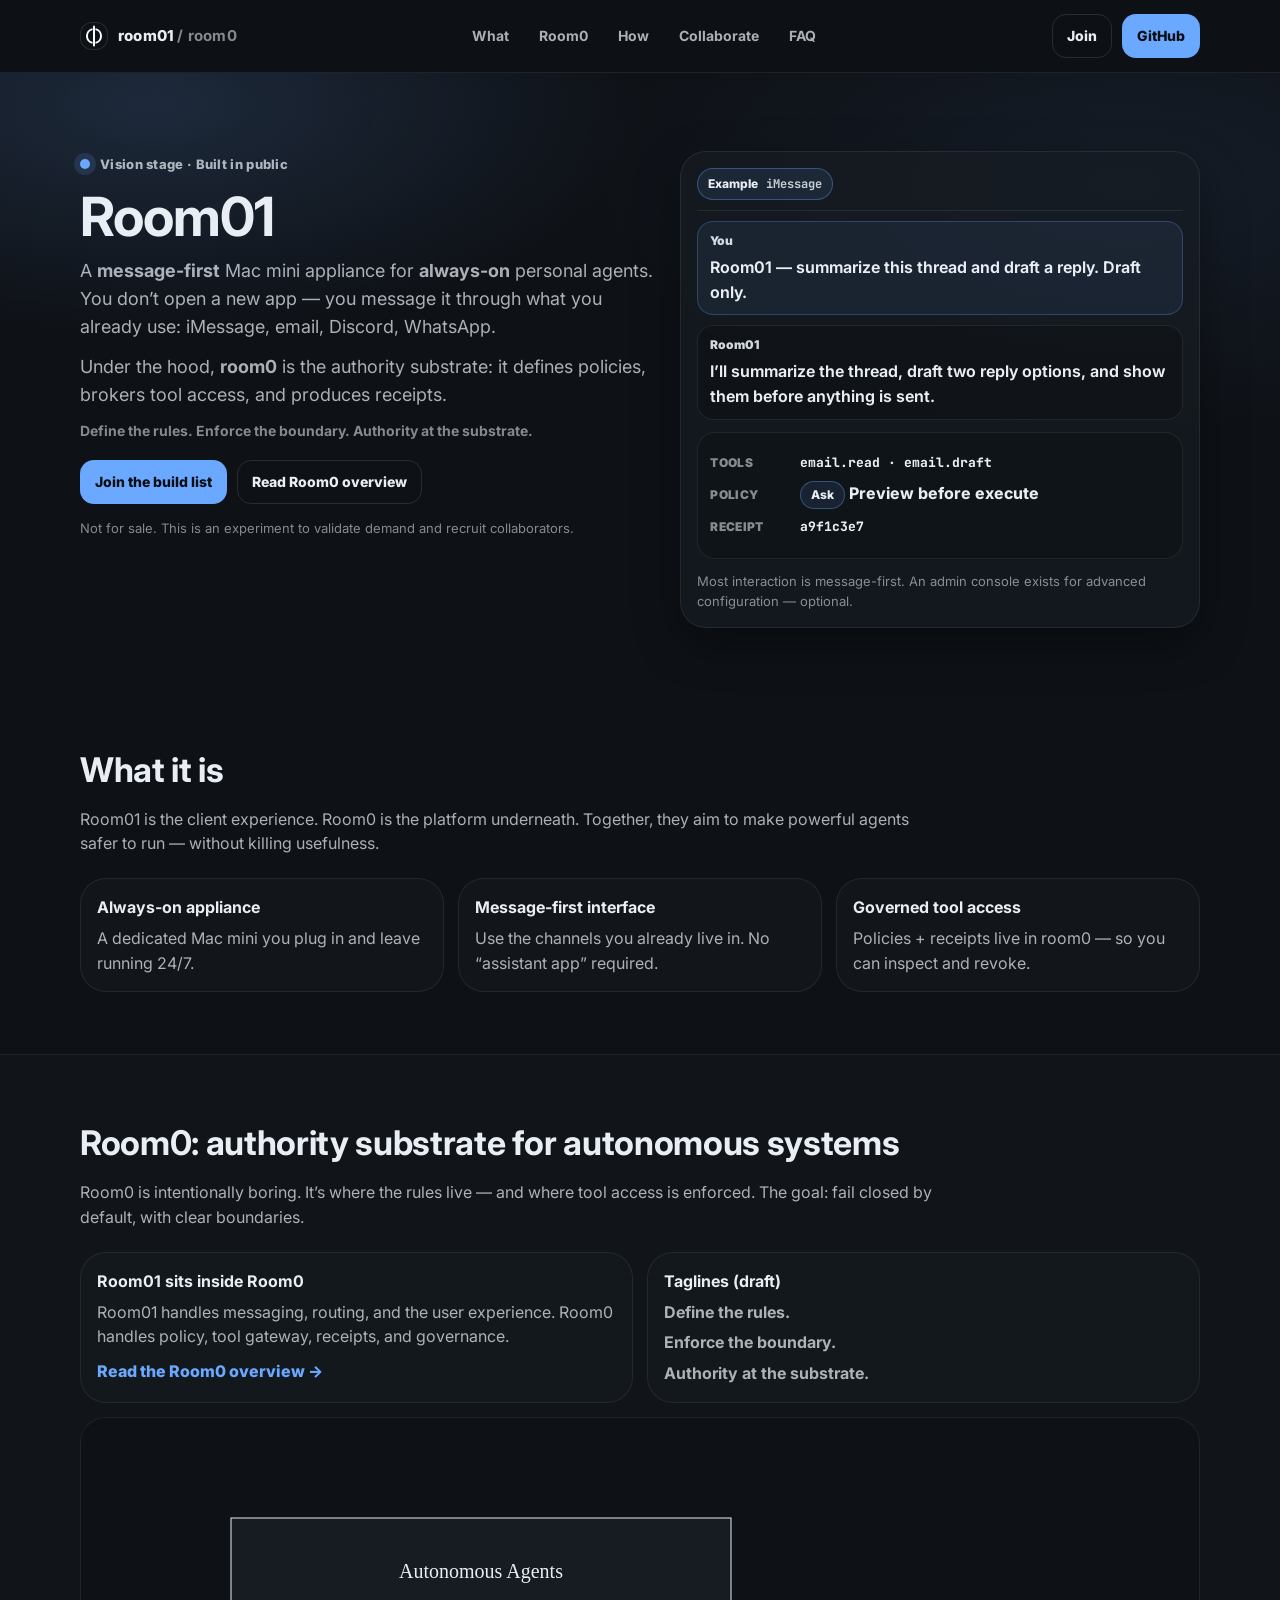
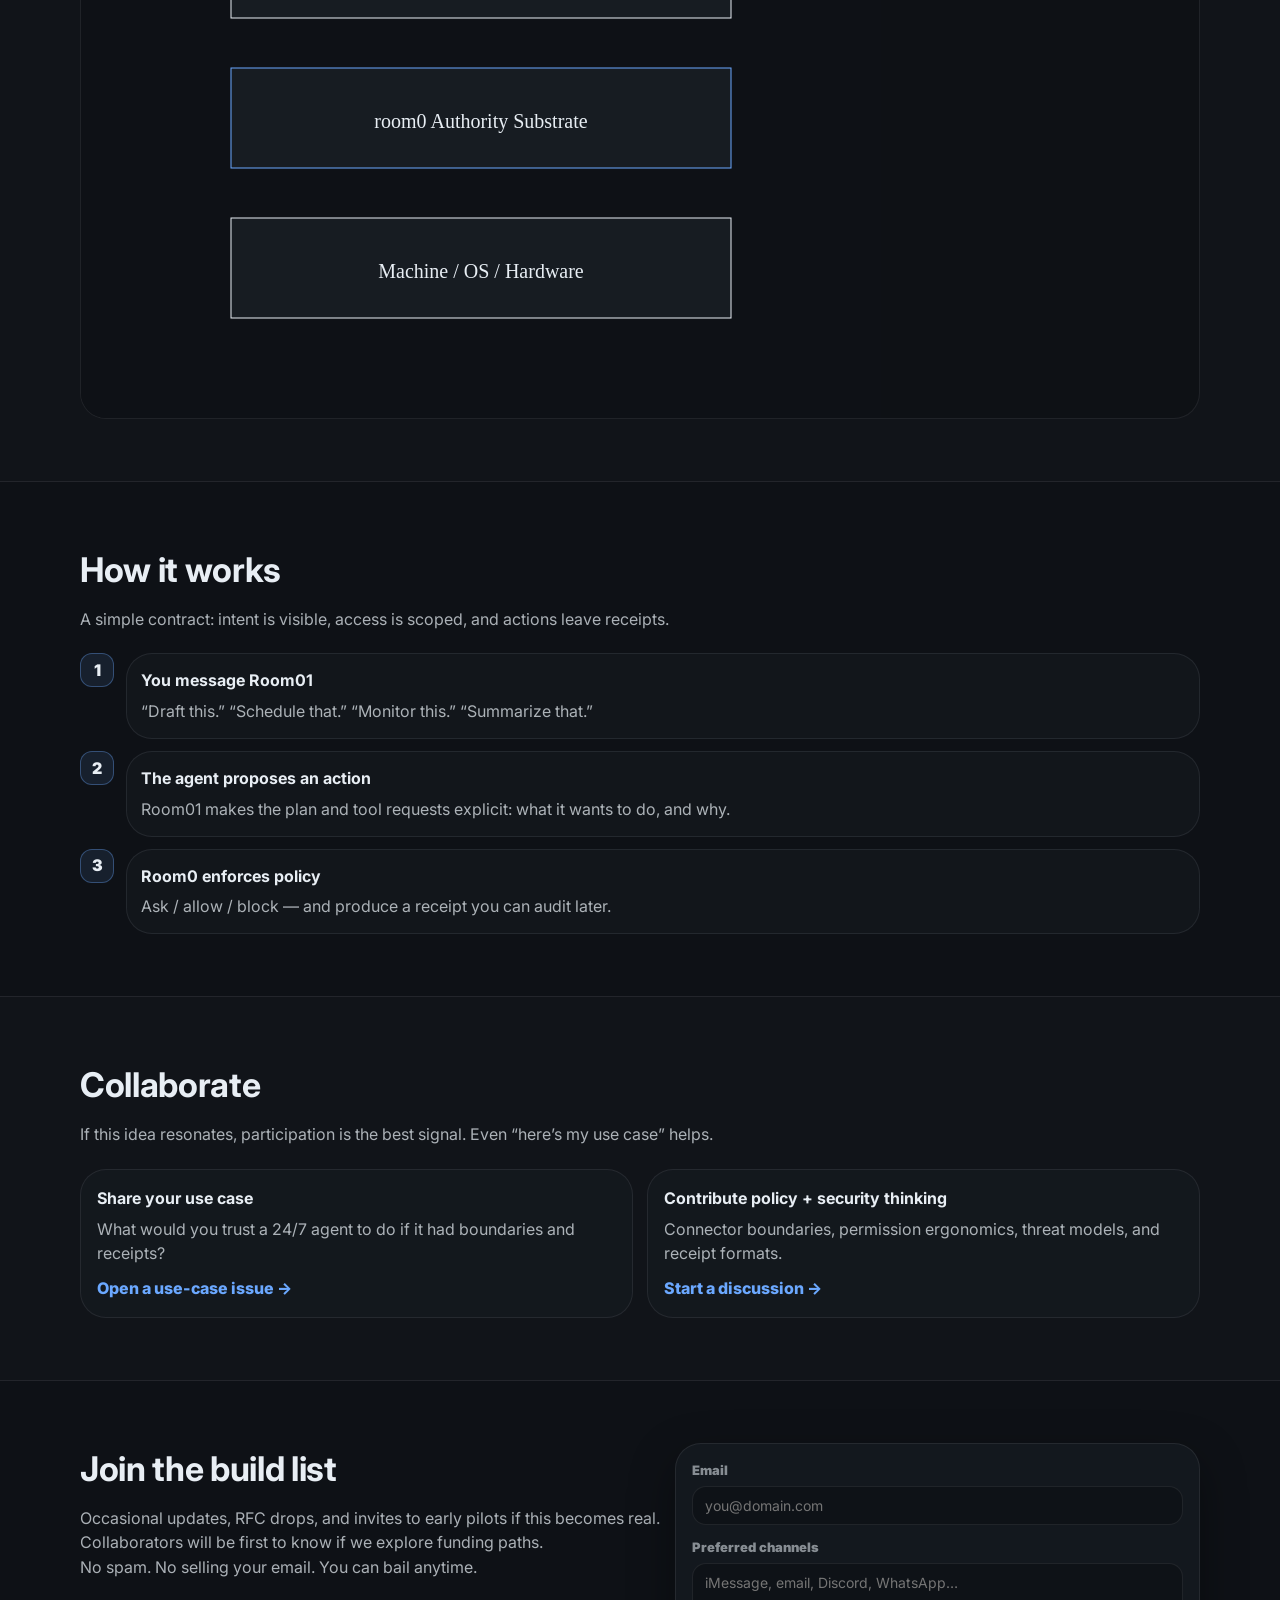
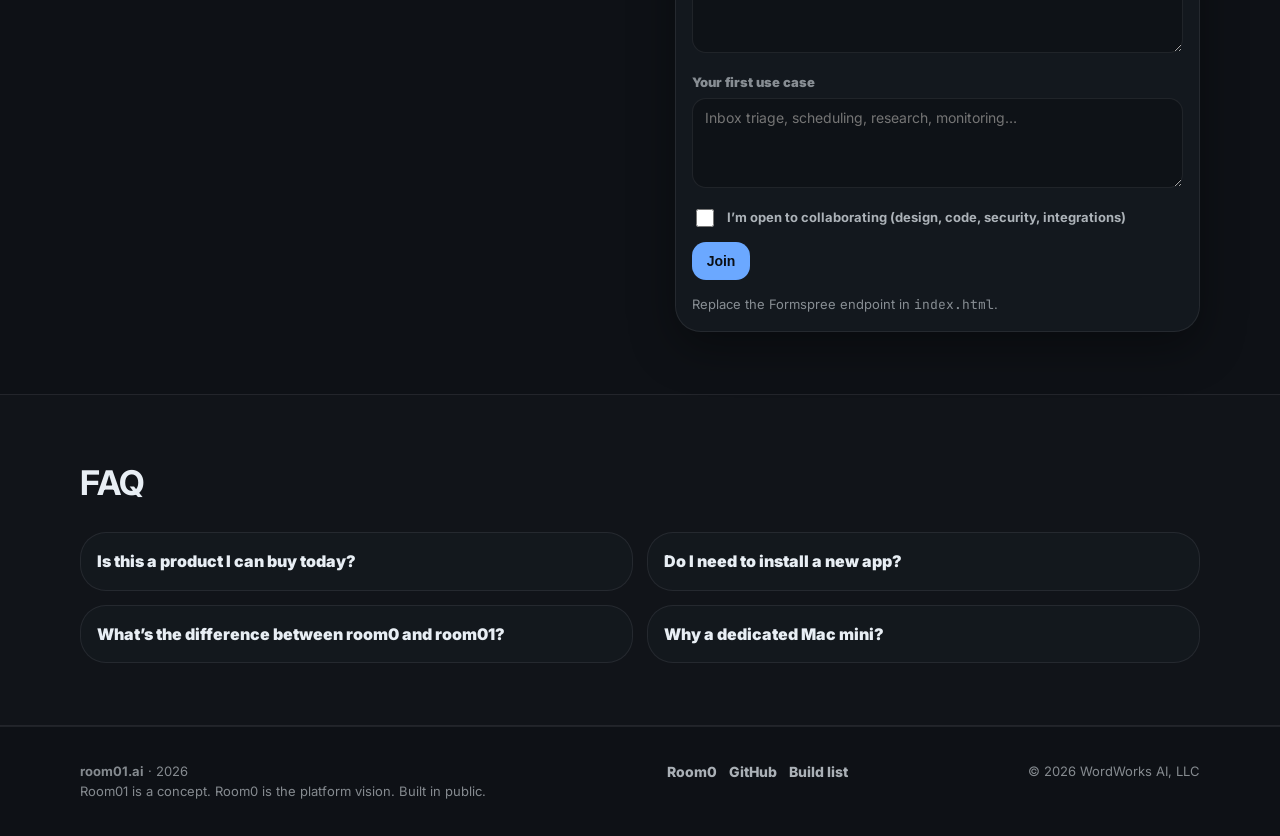
==== index.html @ adc24ec9 "Fix social card metadata and tighten mobile layout" ====
<!doctype html>
<html lang="en">
<head>
  <meta charset="utf-8" />
  <meta name="viewport" content="width=device-width,initial-scale=1" />
  <meta name="theme-color" content="#0E1116" />
  <title>Room01 — always-on agent appliance governed by room0</title>
  <meta name="description" content="Room01 is a message-first Mac mini appliance for always-on personal agents. Room0 is the authority substrate: policy, tool gateway, and receipts. Vision stage — collaborators welcome." />
  <link rel="canonical" href="https://wordworks-ai.github.io/room01-ai-landing-page/" />

  <meta property="og:site_name" content="Room01" />
  <meta property="og:locale" content="en_US" />
  <meta property="og:title" content="Room01 — always-on agent appliance governed by room0" />
  <meta property="og:description" content="Message-first Mac mini appliance for always-on agents. Room0 defines the rules, enforces the boundary, and leaves receipts." />
  <meta property="og:type" content="website" />
  <meta property="og:image" content="https://wordworks-ai.github.io/room01-ai-landing-page/assets/og-20260224.png" />
  <meta property="og:image:secure_url" content="https://wordworks-ai.github.io/room01-ai-landing-page/assets/og-20260224.png" />
  <meta property="og:image:width" content="1200" />
  <meta property="og:image:height" content="630" />
  <meta property="og:image:type" content="image/png" />
  <meta property="og:image:alt" content="Room01 logo and tagline for an always-on, message-first agent appliance governed by room0." />
  <meta property="og:url" content="https://wordworks-ai.github.io/room01-ai-landing-page/" />

  <meta name="twitter:card" content="summary_large_image" />
  <meta name="twitter:title" content="Room01 — always-on agent appliance governed by room0" />
  <meta name="twitter:description" content="Message-first Mac mini appliance for always-on agents. Room0 defines the rules, enforces the boundary, and leaves receipts." />
  <meta name="twitter:image" content="https://wordworks-ai.github.io/room01-ai-landing-page/assets/og-20260224.png" />
  <meta name="twitter:image:alt" content="Room01 logo and tagline for an always-on, message-first agent appliance governed by room0." />

  <link rel="icon" href="assets/favicon.svg" type="image/svg+xml" />

  <link rel="preconnect" href="https://fonts.googleapis.com">
  <link rel="preconnect" href="https://fonts.gstatic.com" crossorigin>
  <link href="https://fonts.googleapis.com/css2?family=Inter:wght@400;600;700;800;900&family=JetBrains+Mono:wght@400;600&display=swap" rel="stylesheet">

  <link rel="stylesheet" href="styles.css" />
</head>

<body>
  <a class="skip" href="#main">Skip to content</a>

  <header class="site-header">
    <div class="container header-inner">
      <a class="brand" href="#">
        <span class="brand-mark" aria-hidden="true">
          <img src="assets/room01-icon-mono-white.svg" alt="" class="brand-mark-img" loading="eager" decoding="async"/></span>
        <span class="brand-name">room01 <span class="muted">/ room0</span></span>
      </a>

      <nav class="nav" aria-label="Primary">
        <button class="nav-toggle" aria-expanded="false" aria-controls="navlinks">
          <span class="sr-only">Open menu</span>
          <span class="burger" aria-hidden="true"></span>
        </button>
        <div id="navlinks" class="nav-links">
          <a href="#what">What</a>
          <a href="#room0">Room0</a>
          <a href="#how">How</a>
          <a href="#collaborate">Collaborate</a>
          <a href="#faq">FAQ</a>
        </div>
      </nav>

      <div class="header-cta">
        <a class="btn btn-ghost" href="#join">Join</a>
        <a class="btn btn-primary" href="https://github.com/wordworks-ai/room01-ai-landing-page" target="_blank" rel="noreferrer">GitHub</a>
      </div>
    </div>
  </header>

  <main id="main">
    <section class="hero">
      <div class="container hero-grid">
        <div>
          <p class="kicker"><span class="dot"></span> Vision stage · Built in public</p>

          <h1>Room01</h1>

          <p class="lead">
            A <b>message-first</b> Mac mini appliance for <b>always-on</b> personal agents.
            You don’t open a new app — you message it through what you already use:
            iMessage, email, Discord, WhatsApp.
          </p>

          <p class="lead">
            Under the hood, <b>room0</b> is the authority substrate:
            it defines policies, brokers tool access, and produces receipts.
          </p>

          <p class="tagline">
            <b>Define the rules.</b> <span style="color: var(--muted2);">Enforce the boundary. Authority at the substrate.</span>
          </p>

          <div class="hero-actions">
            <a class="btn btn-primary" href="#join">Join the build list</a>
            <a class="btn btn-ghost" href="room0/">Read Room0 overview</a>
          </div>

          <p class="fineprint">
            Not for sale. This is an experiment to validate demand and recruit collaborators.
          </p>
        </div>

        <div class="card reveal" role="region" aria-label="Example message-first interaction">
          <div class="card-inner">
            <div class="pill">Example <span class="mono">iMessage</span></div>
            <div class="hr"></div>

            <div class="thread" aria-label="Example conversation">
              <div class="bubble bubble-you">
                <div class="bubble-meta">You</div>
                <div class="bubble-text">Room01 — summarize this thread and draft a reply. Draft only.</div>
              </div>

              <div class="bubble bubble-room">
                <div class="bubble-meta">Room01</div>
                <div class="bubble-text">
                  I’ll summarize the thread, draft two reply options, and show them before anything is sent.
                </div>
              </div>
            </div>

            <div class="mini" aria-label="Policy and receipt">
              <div class="mini-row">
                <div class="mini-label">Tools</div>
                <div class="mini-value mono">email.read · email.draft</div>
              </div>
              <div class="mini-row">
                <div class="mini-label">Policy</div>
                <div class="mini-value"><span class="pill" style="padding:4px 10px;">Ask</span> Preview before execute</div>
              </div>
              <div class="mini-row">
                <div class="mini-label">Receipt</div>
                <div class="mini-value mono">a9f1c3e7</div>
              </div>
            </div>

            <p class="fineprint" style="margin-top:12px;">
              Most interaction is message-first. An admin console exists for advanced configuration — optional.
            </p>
          </div>
        </div>
      </div>
    </section>

    <section id="what" class="section">
      <div class="container">
        <div class="section-head">
          <h2>What it is</h2>
          <p>
            Room01 is the client experience. Room0 is the platform underneath.
            Together, they aim to make powerful agents safer to run — without killing usefulness.
          </p>
        </div>

        <div class="grid">
          <div class="item reveal">
            <h3>Always-on appliance</h3>
            <p>A dedicated Mac mini you plug in and leave running 24/7.</p>
          </div>
          <div class="item reveal">
            <h3>Message-first interface</h3>
            <p>Use the channels you already live in. No “assistant app” required.</p>
          </div>
          <div class="item reveal">
            <h3>Governed tool access</h3>
            <p>Policies + receipts live in room0 — so you can inspect and revoke.</p>
          </div>
        </div>
      </div>
    </section>

    <section id="room0" class="section alt">
      <div class="container">
        <div class="section-head">
          <h2>Room0: authority substrate for autonomous systems</h2>
          <p>
            Room0 is intentionally boring. It’s where the rules live — and where tool access is enforced.
            The goal: fail closed by default, with clear boundaries.
          </p>
        </div>

        <div class="grid-2">
          <div class="item reveal">
            <h3>Room01 sits inside Room0</h3>
            <p>
              Room01 handles messaging, routing, and the user experience.
              Room0 handles policy, tool gateway, receipts, and governance.
            </p>
            <p style="margin-top:10px;">
              <a class="link" href="room0/">Read the Room0 overview →</a>
            </p>
          </div>

          <div class="item reveal">
            <h3>Taglines (draft)</h3>
            <p style="margin:0 0 6px;"><b>Define the rules.</b></p>
            <p style="margin:0 0 6px;"><b>Enforce the boundary.</b></p>
            <p style="margin:0;"><b>Authority at the substrate.</b></p>
          </div>
        </div>

        <div class="diagram reveal" aria-label="Authority substrate diagram">
          <img src="assets/authority_substrate_diagram.svg" alt="Diagram: Autonomous agents above room0 authority substrate above machine / OS / hardware" loading="lazy">
        </div>
      </div>
    </section>

    <section id="how" class="section">
      <div class="container">
        <div class="section-head">
          <h2>How it works</h2>
          <p>
            A simple contract: intent is visible, access is scoped, and actions leave receipts.
          </p>
        </div>

        <div class="steps">
          <div class="step reveal">
            <div class="step-num">1</div>
            <div class="step-body">
              <b>You message Room01</b>
              <p>“Draft this.” “Schedule that.” “Monitor this.” “Summarize that.”</p>
            </div>
          </div>

          <div class="step reveal">
            <div class="step-num">2</div>
            <div class="step-body">
              <b>The agent proposes an action</b>
              <p>Room01 makes the plan and tool requests explicit: what it wants to do, and why.</p>
            </div>
          </div>

          <div class="step reveal">
            <div class="step-num">3</div>
            <div class="step-body">
              <b>Room0 enforces policy</b>
              <p>Ask / allow / block — and produce a receipt you can audit later.</p>
            </div>
          </div>
        </div>
      </div>
    </section>

    <section id="collaborate" class="section alt">
      <div class="container">
        <div class="section-head">
          <h2>Collaborate</h2>
          <p>
            If this idea resonates, participation is the best signal. Even “here’s my use case” helps.
          </p>
        </div>

        <div class="grid-2">
          <div class="item reveal">
            <h3>Share your use case</h3>
            <p>What would you trust a 24/7 agent to do if it had boundaries and receipts?</p>
            <p style="margin-top:10px;">
              <a class="link" href="https://github.com/wordworks-ai/room01-ai-landing-page/issues/new" target="_blank" rel="noreferrer">Open a use-case issue →</a>
            </p>
          </div>

          <div class="item reveal">
            <h3>Contribute policy + security thinking</h3>
            <p>Connector boundaries, permission ergonomics, threat models, and receipt formats.</p>
            <p style="margin-top:10px;">
              <a class="link" href="https://github.com/wordworks-ai/room01-ai-landing-page/discussions" target="_blank" rel="noreferrer">Start a discussion →</a>
            </p>
          </div>
        </div>
      </div>
    </section>

    <section id="join" class="section">
      <div class="container">
        <div class="join">
          <div class="section-head" style="margin-bottom:0;">
            <h2>Join the build list</h2>
            <p>
              Occasional updates, RFC drops, and invites to early pilots if this becomes real.
              Collaborators will be first to know if we explore funding paths.
            </p>
            <p class="fineprint">No spam. No selling your email. You can bail anytime.</p>
          </div>

          <form class="card form reveal" method="post" action="https://formspree.io/f/REPLACE_ME">
            <label>
              <span>Email</span>
              <input name="email" type="email" autocomplete="email" placeholder="you@domain.com" required />
            </label>

            <label>
              <span>Preferred channels</span>
              <textarea name="channels" placeholder="iMessage, email, Discord, WhatsApp…"></textarea>
            </label>

            <label>
              <span>Your first use case</span>
              <textarea name="use_case" placeholder="Inbox triage, scheduling, research, monitoring…"></textarea>
            </label>

            <label class="checkbox">
              <input name="collab" type="checkbox" value="yes">
              <span>I’m open to collaborating (design, code, security, integrations)</span>
            </label>

            <button class="btn btn-primary" type="submit">Join</button>
            <p class="fineprint">Replace the Formspree endpoint in <span class="mono">index.html</span>.</p>
          </form>
        </div>
      </div>
    </section>

    <section id="faq" class="section alt">
      <div class="container">
        <div class="section-head">
          <h2>FAQ</h2>
        </div>

        <div class="grid-2">
          <div class="item reveal">
            <details>
              <summary>Is this a product I can buy today?</summary>
              <p>No — this is a vision-stage experiment. If it becomes real, early collaborators and build-list folks will hear first.</p>
            </details>
          </div>

          <div class="item reveal">
            <details>
              <summary>Do I need to install a new app?</summary>
              <p>The intention is no. Room01 is message-first. An admin console exists for advanced configuration — optional.</p>
            </details>
          </div>

          <div class="item reveal">
            <details>
              <summary>What’s the difference between room0 and room01?</summary>
              <p><b>room0</b> is the governance kernel (policy, tool gateway, receipts). <b>room01</b> is the client experience running on top.</p>
            </details>
          </div>

          <div class="item reveal">
            <details>
              <summary>Why a dedicated Mac mini?</summary>
              <p>A stable always-on runtime, a predictable environment, and a smaller blast radius than your daily computer.</p>
            </details>
          </div>
        </div>
      </div>
    </section>

  </main>

  <footer class="site-footer">
    <div class="container footer-inner">
      <div class="footer-note">
        <b>room01.ai</b> · <span class="js-year"></span><br/>
        Room01 is a concept. Room0 is the platform vision. Built in public.
      </div>

      <div class="footer-links">
        <a href="room0/">Room0</a>
        <a href="https://github.com/wordworks-ai/room01-ai-landing-page" target="_blank" rel="noreferrer">GitHub</a>
        <a href="#join">Build list</a>
      </div>

      <div class="copyright">
        © <span class="js-year"></span> WordWorks AI, LLC
      </div>

</div>
  </footer>

  <script src="script.js"></script>
</body>
</html>
---- styles.css ----
/* Room01 / Room0 landing page (final)
   Principles: silence over noise, geometry over illustration, space over decoration.
*/

:root{
  --bg: #0E1116;
  --surface: #171C22;
  --surface2: rgba(23, 28, 34, .6);
  --text: #E8EEF4;
  --muted: rgba(232,238,244,.72);
  --muted2: rgba(232,238,244,.55);
  --border: rgba(232,238,244,.12);
  --border2: rgba(232,238,244,.08);
  --accent: #6BA8FF;
  --accentSoft: rgba(107,168,255,.18);
  --shadow: 0 18px 55px rgba(0,0,0,.45);
  --radius: 18px;
  --radius2: 26px;
  --max: 1120px;
  --ring: 0 0 0 3px rgba(107,168,255,.22);
  --font: "Inter", ui-sans-serif, system-ui, -apple-system, Segoe UI, Roboto, Helvetica, Arial, "Apple Color Emoji","Segoe UI Emoji";
  --mono: "JetBrains Mono", ui-monospace, SFMono-Regular, Menlo, Monaco, Consolas, "Liberation Mono", "Courier New", monospace;
}

*{ box-sizing:border-box; }
html{ scroll-behavior:smooth; }
body{
  margin:0;
  font-family: var(--font);
  color: var(--text);
  background: var(--bg);
  line-height:1.55;
}

img{ max-width:100%; display:block; }
a{ color: inherit; }
.container{ width:min(var(--max), calc(100% - 40px)); margin:0 auto; }

.skip{
  position:absolute; left:-999px; top:auto;
  width:1px; height:1px; overflow:hidden;
}
.skip:focus{
  left:20px; top:16px; width:auto; height:auto;
  padding:10px 12px;
  background: var(--surface);
  border: 1px solid var(--border);
  border-radius: 12px;
  z-index: 9999;
  box-shadow: var(--shadow);
}


/* A11y */
.sr-only{
  position:absolute;
  width:1px;
  height:1px;
  padding:0;
  margin:-1px;
  overflow:hidden;
  clip:rect(0,0,0,0);
  border:0;
}

/* Header */
.site-header{
  position: sticky;
  top: 0;
  z-index: 30;
  backdrop-filter: blur(10px);
  background: rgba(14,17,22,.72);
  border-bottom: 1px solid var(--border2);
}
.header-inner{
  display:flex;
  align-items:center;
  justify-content:space-between;
  gap:16px;
  padding: 14px 0;
}

.brand{
  display:flex;
  align-items:center;
  gap:10px;
  text-decoration:none;
  font-weight: 800;
  letter-spacing:.2px;
}
.brand-mark{
  width: 28px; height: 28px;
  border-radius: 12px;
  border: 1px solid var(--border);
  background: var(--bg);
  display:grid; place-items:center;
}

.brand-mark-img{
  width: 22px;
  height: 22px;
  display:block;
}
.brand-mark svg{ width: 22px; height: 22px; }
.brand-name{ font-size: 15px; }
.brand-name .muted{ color: var(--muted2); font-weight: 700; }

.nav{
  display:flex;
  align-items:center;
  gap:10px;
}
.nav-toggle{
  display:none;
  background: transparent;
  color: var(--text);
  border: 1px solid var(--border);
  border-radius: 12px;
  width: 44px;
  height: 42px;
}
.burger{
  display:block;
  width:18px;
  height:2px;
  background: var(--text);
  margin: 0 auto;
  position:relative;
  border-radius: 99px;
  opacity: .9;
}
.burger::before,.burger::after{
  content:"";
  position:absolute; left:0;
  width:18px; height:2px;
  background: var(--text);
  border-radius: 99px;
}
.burger::before{ top:-6px; }
.burger::after{ top:6px; }

.nav-links{
  display:flex;
  align-items:center;
  gap: 10px;
}
.nav-links a{
  text-decoration:none;
  color: var(--muted);
  font-weight: 700;
  font-size: 14px;
  padding: 8px 10px;
  border-radius: 12px;
}
.nav-links a:hover{ color: var(--text); background: rgba(255,255,255,.03); }

.header-cta{
  display:flex;
  gap: 10px;
  align-items:center;
}

/* Buttons */
.btn{
  display:inline-flex;
  align-items:center;
  justify-content:center;
  gap:8px;
  padding: 10px 14px;
  border-radius: 14px;
  border: 1px solid var(--border);
  background: rgba(255,255,255,.02);
  color: var(--text);
  font-weight: 800;
  font-size: 14px;
  text-decoration:none;
}
.btn:hover{ transform: translateY(-1px); }
.btn:active{ transform: translateY(0px); }
.btn:focus-visible{ outline:none; box-shadow: var(--ring); }

.btn-primary{
  background: var(--accent);
  border-color: rgba(107,168,255,.55);
  color: #0B0F14;
}
.btn-ghost{
  background: transparent;
  border-color: var(--border);
  color: var(--text);
}
.btn-small{
  padding: 8px 10px;
  border-radius: 12px;
  font-size: 13px;
}

/* Hero */
.hero{
  position: relative;
  padding: 78px 0 54px;
}
.hero::before{
  content:"";
  position:absolute;
  inset:0;
  background:
    radial-gradient(900px 420px at 12% 5%, rgba(107,168,255,.16), transparent 55%),
    radial-gradient(900px 420px at 88% 18%, rgba(107,168,255,.08), transparent 60%);
  pointer-events:none;
}
.hero-grid{
  position: relative;
  display:grid;
  grid-template-columns: 1.05fr .95fr;
  gap: 26px;
  align-items:start;
}
.kicker{
  display:inline-flex;
  align-items:center;
  gap:10px;
  color: var(--muted);
  font-weight: 800;
  font-size: 13px;
  letter-spacing:.3px;
  margin: 0 0 14px;
}
.kicker .dot{
  width:10px; height:10px;
  border-radius: 99px;
  background: var(--accent);
  box-shadow: 0 0 0 6px rgba(107,168,255,.14);
}
h1{
  font-size: clamp(34px, 4.3vw, 54px);
  line-height:1.06;
  margin: 0 0 12px;
  letter-spacing: -0.02em;
}
.lead{
  margin: 0 0 12px;
  color: var(--muted);
  font-size: 18px;
}
.tagline{
  margin: 10px 0 0;
  color: var(--muted2);
  font-weight: 700;
  font-size: 14px;
}
.hero-actions{
  display:flex;
  gap: 10px;
  flex-wrap: wrap;
  margin-top: 18px;
}
.fineprint{
  margin: 14px 0 0;
  color: var(--muted2);
  font-size: 13px;
}

/* Cards */
.card{
  background: rgba(23, 28, 34, .72);
  border: 1px solid var(--border2);
  border-radius: var(--radius2);
  box-shadow: 0 16px 45px rgba(0,0,0,.35);
}
.card-inner{ padding: 16px; }

.hr{
  height:1px;
  background: var(--border2);
  margin: 10px 0;
}

.pill{
  display:inline-flex;
  align-items:center;
  gap:8px;
  padding: 6px 10px;
  border-radius: 999px;
  border: 1px solid rgba(107,168,255,.35);
  background: rgba(107,168,255,.10);
  color: var(--text);
  font-weight: 800;
  font-size: 12px;
}
.pill .mono{ font-family: var(--mono); font-weight: 700; font-size: 12px; color: rgba(232,238,244,.85); }

.thread{ display:flex; flex-direction:column; gap:10px; }
.bubble{
  border-radius: 16px;
  padding: 10px 12px;
  border: 1px solid var(--border2);
  background: rgba(0,0,0,.18);
}
.bubble-you{ align-self:flex-end; border-color: rgba(107,168,255,.26); background: rgba(107,168,255,.08); }
.bubble-room{ align-self:flex-start; }
.bubble-meta{
  font-size: 12px;
  font-weight: 900;
  color: rgba(232,238,244,.9);
  margin-bottom: 4px;
}
.bubble-text{ font-weight: 650; color: var(--text); }

.mini{
  margin-top: 12px;
  padding: 12px;
  border-radius: 18px;
  border: 1px solid var(--border2);
  background: rgba(0,0,0,.16);
}
.mini-row{
  display:flex;
  gap: 12px;
  align-items:baseline;
  margin: 8px 0;
}
.mini-label{
  width: 78px;
  font-size: 12px;
  font-weight: 900;
  letter-spacing:.3px;
  text-transform: uppercase;
  color: var(--muted2);
}
.mini-value{
  font-weight: 750;
  color: var(--text);
}
.mono{ font-family: var(--mono); font-size: 13px; }

/* Sections */
.section{ padding: 62px 0; }
.section.alt{
  background: rgba(255,255,255,.01);
  border-top: 1px solid var(--border2);
  border-bottom: 1px solid var(--border2);
}
.section-head{
  max-width: 860px;
  margin-bottom: 22px;
}
.section-head h2{
  margin: 0 0 10px;
  font-size: clamp(24px, 2.8vw, 34px);
  letter-spacing: -0.01em;
}
.section-head p{ margin:0; color: var(--muted); font-size: 16px; }

.grid{
  display:grid;
  grid-template-columns: repeat(3, 1fr);
  gap: 14px;
}
.grid-2{
  display:grid;
  grid-template-columns: repeat(2, 1fr);
  gap: 14px;
}

.item{
  padding: 16px;
  border-radius: var(--radius2);
  border: 1px solid var(--border2);
  background: rgba(23, 28, 34, .55);
}
.item h3{ margin: 0 0 6px; font-size: 16px; }
.item p{ margin: 0; color: var(--muted); }

.steps{
  display:grid;
  grid-template-columns: 1fr;
  gap: 12px;
}
.step{
  display:flex;
  gap: 12px;
  align-items:flex-start;
}
.step-num{
  width: 34px; height: 34px;
  border-radius: 12px;
  border: 1px solid rgba(107,168,255,.35);
  background: rgba(107,168,255,.10);
  color: var(--text);
  display:grid;
  place-items:center;
  font-weight: 900;
}
.step-body{
  flex:1;
  padding: 14px;
  border-radius: var(--radius2);
  border: 1px solid var(--border2);
  background: rgba(23, 28, 34, .55);
}
.step-body b{ color: var(--text); }
.step-body p{ margin: 6px 0 0; color: var(--muted); }

.diagram{
  margin-top: 14px;
  border-radius: var(--radius2);
  overflow:hidden;
  border: 1px solid var(--border2);
  background: rgba(0,0,0,.12);
}

.link{
  color: var(--accent);
  text-decoration:none;
  font-weight: 800;
}
.link:hover{ text-decoration: underline; }

/* Join */
.join{
  display:grid;
  grid-template-columns: 1.05fr .95fr;
  gap: 14px;
  align-items:stretch;
}
.form{
  padding: 16px;
}
label{ display:block; margin-bottom: 12px; }
label span{
  display:block;
  font-weight: 900;
  font-size: 13px;
  color: var(--muted2);
  margin-bottom: 6px;
}
input, textarea{
  width: 100%;
  padding: 10px 12px;
  border-radius: 14px;
  border: 1px solid var(--border2);
  background: rgba(0,0,0,.22);
  color: var(--text);
  font-family: var(--font);
  font-size: 14px;
}
textarea{ resize: vertical; min-height: 90px; }
input:focus, textarea:focus{ outline:none; box-shadow: var(--ring); border-color: rgba(107,168,255,.45); }
.checkbox{
  display:flex;
  gap: 10px;
  align-items:flex-start;
  margin: 8px 0 12px;
}
.checkbox input{
  width:18px; height:18px; margin-top: 2px;
}
.checkbox span{
  margin:0; font-weight: 700; color: var(--muted);
}

/* FAQ */
details{ padding: 0; }
details summary{
  cursor:pointer;
  list-style:none;
  font-weight: 900;
}
details summary::-webkit-details-marker{ display:none; }
details p{ margin-top: 10px; color: var(--muted); }

/* Footer */
.site-footer{
  padding: 34px 0;
  border-top: 1px solid var(--border2);
}
.footer-inner{
  display:flex;
  gap: 16px;
  justify-content: space-between;
  align-items:flex-start;
  flex-wrap: wrap;
}
.footer-links{
  display:flex;
  gap: 12px;
  align-items:center;
}
.footer-links a{
  text-decoration:none;
  color: var(--muted);
  font-weight: 800;
  font-size: 14px;
}
.footer-links a:hover{ color: var(--text); }
.footer-note{ color: var(--muted2); font-size: 13px; }
/* Reveal */
.reveal{
  opacity: 0;
  transform: translateY(10px);
  transition: opacity .55s ease, transform .55s ease;
}
.reveal.visible{
  opacity: 1;
  transform: translateY(0);
}

@media (max-width: 980px){
  .hero-grid{ grid-template-columns: 1fr; }
  .join{ grid-template-columns: 1fr; }
  .grid{ grid-template-columns: 1fr; }
  .grid-2{ grid-template-columns: 1fr; }
}

@media (max-width: 840px){
  .nav-toggle{ display:inline-flex; align-items:center; justify-content:center; }
  .nav-links{
    position:absolute;
    right:20px;
    top:64px;
    background: rgba(14,17,22,.92);
    border: 1px solid var(--border2);
    border-radius: 16px;
    padding:10px;
    display:none;
    flex-direction:column;
    min-width: 210px;
    box-shadow: var(--shadow);
  }
  .nav-links.open{ display:flex; }
  .header-cta{ display:none; }
}

@media (max-width: 640px){
  .container{ width:min(var(--max), calc(100% - 28px)); }
  .header-inner{ padding: 12px 0; }
  .brand-name{ font-size: 14px; }

  .hero{ padding: 58px 0 42px; }
  .lead{ font-size: 16px; }
  .section{ padding: 48px 0; }
  .section-head p{ font-size: 15px; }

  .card-inner{ padding: 14px; }
  .mini{ padding: 10px; }
  .mini-row{
    flex-direction: column;
    align-items: flex-start;
    gap: 4px;
    margin: 10px 0;
  }
  .mini-label{ width: auto; }

  .hero-actions .btn{ width: 100%; }

  .nav-links{
    right: 14px;
    max-width: calc(100vw - 28px);
  }

  .footer-links{ flex-wrap: wrap; }
  .copyright{ text-align: left; }
}

@media (prefers-reduced-motion: reduce){
  html{ scroll-behavior:auto; }
  .reveal{ opacity:1; transform:none; transition:none; }
  .btn:hover{ transform:none; }
}

.copyright{ color: var(--muted2); font-size: 13px; text-align:right; }
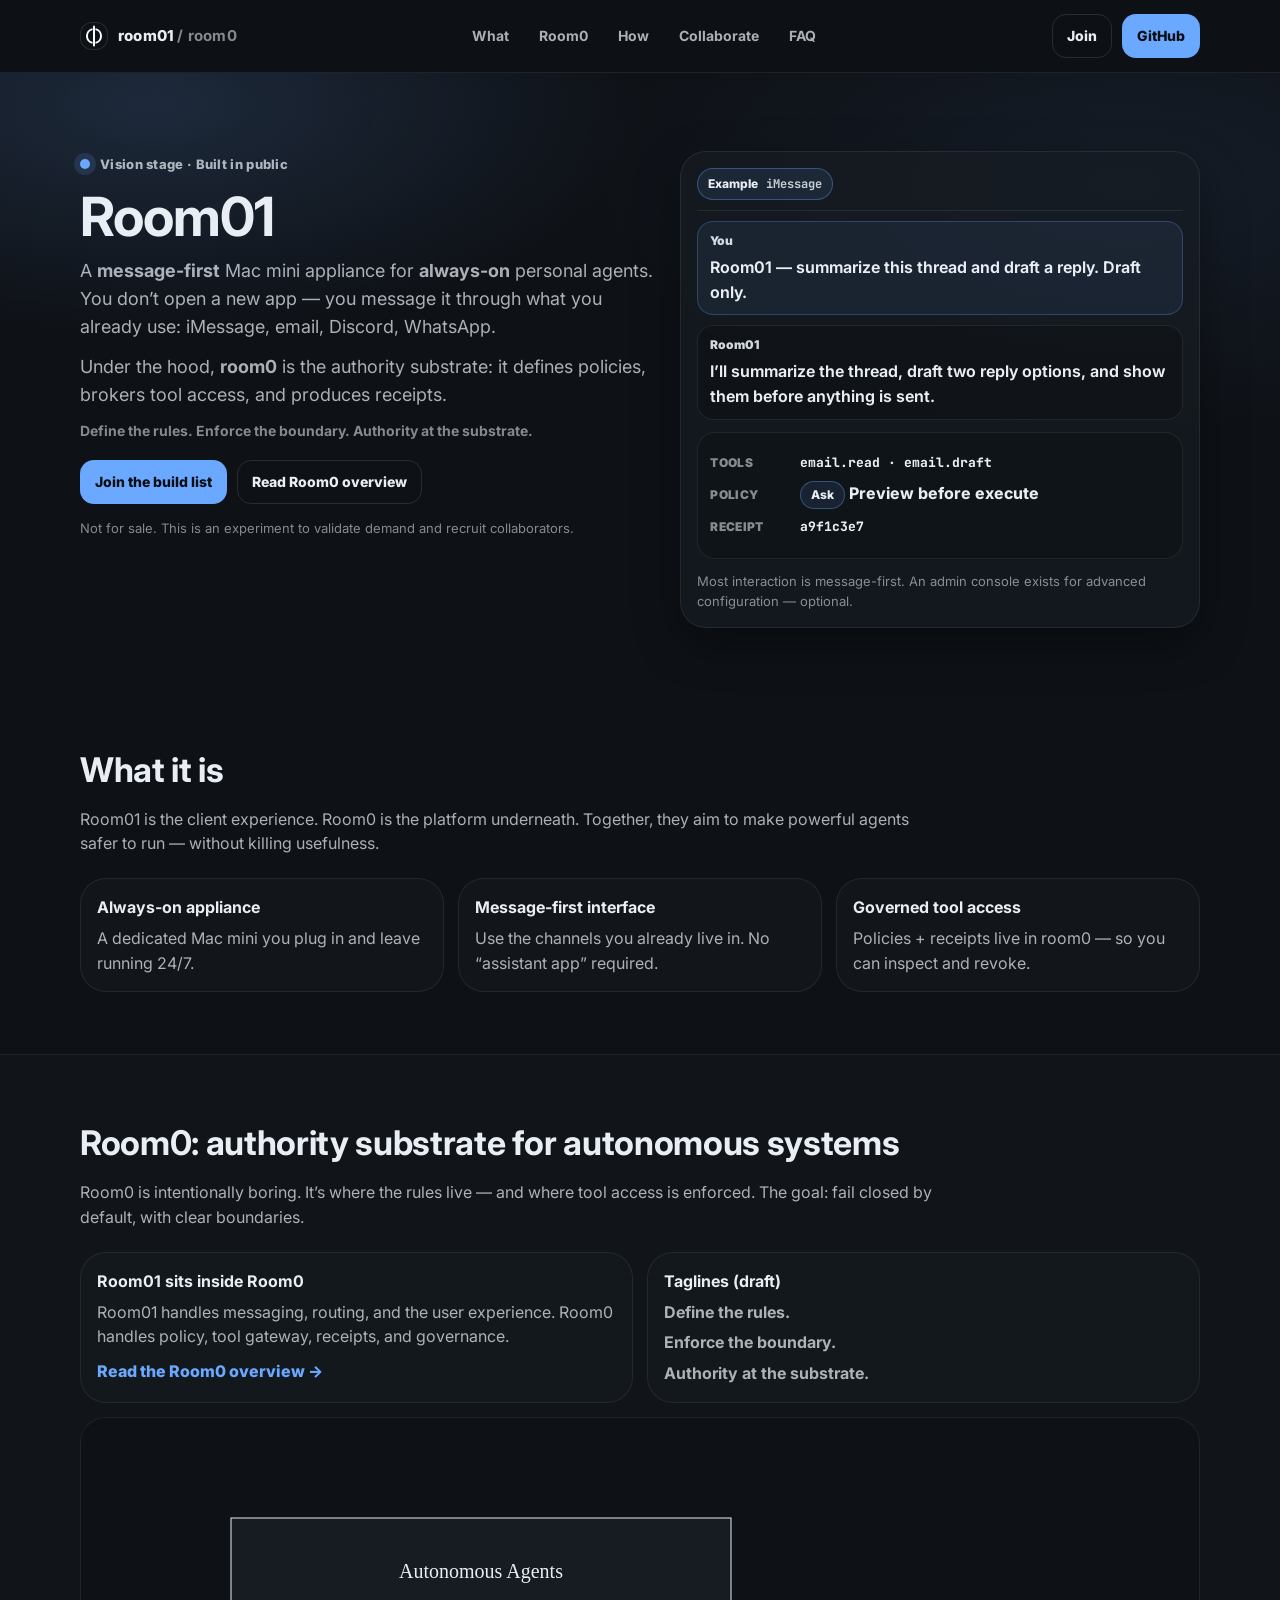
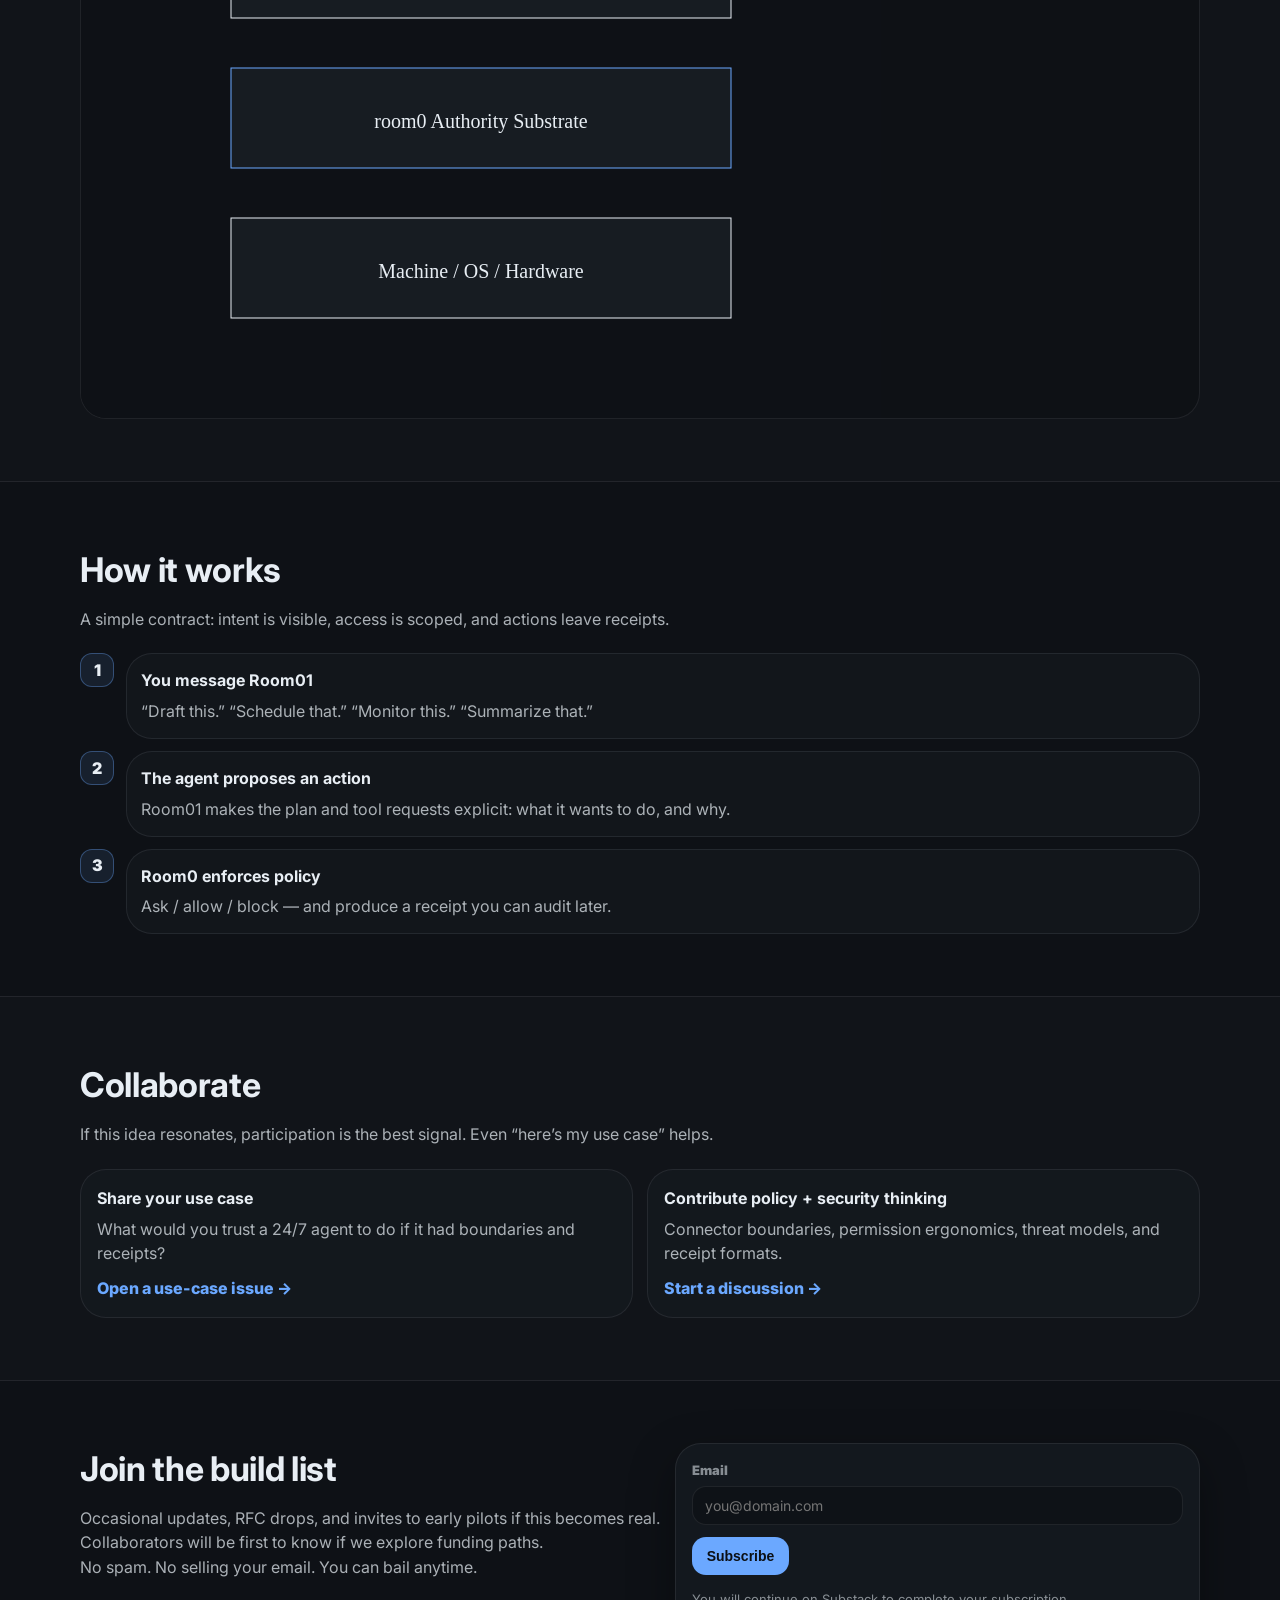
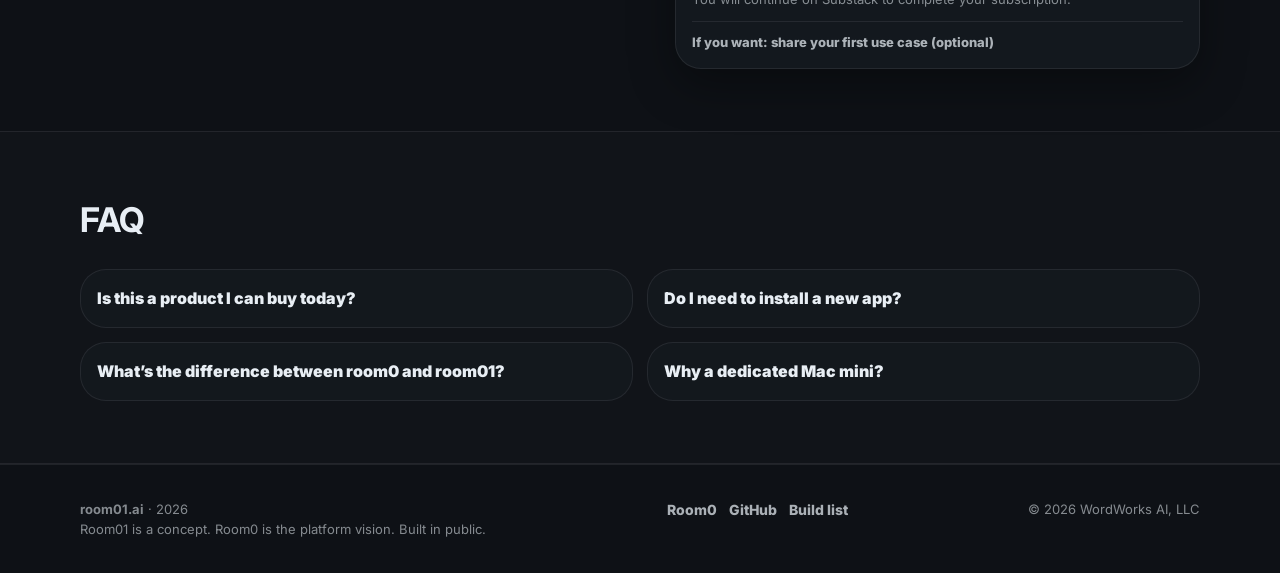
==== commit 693cb993: "Wire signup to Substack and add optional use-case links" ====
--- a/index.html
+++ b/index.html
@@ -284,29 +284,42 @@
             <p class="fineprint">No spam. No selling your email. You can bail anytime.</p>
           </div>
 
-          <form class="card form reveal" method="post" action="https://formspree.io/f/REPLACE_ME">
+          <form
+            class="card form reveal"
+            method="post"
+            action="https://room01.substack.com/api/v1/free?nojs=true"
+            target="_blank"
+          >
+            <input type="hidden" name="source" value="external_landing_page" />
             <label>
               <span>Email</span>
               <input name="email" type="email" autocomplete="email" placeholder="you@domain.com" required />
             </label>
 
-            <label>
-              <span>Preferred channels</span>
-              <textarea name="channels" placeholder="iMessage, email, Discord, WhatsApp…"></textarea>
-            </label>
-
-            <label>
-              <span>Your first use case</span>
-              <textarea name="use_case" placeholder="Inbox triage, scheduling, research, monitoring…"></textarea>
-            </label>
-
-            <label class="checkbox">
-              <input name="collab" type="checkbox" value="yes">
-              <span>I’m open to collaborating (design, code, security, integrations)</span>
-            </label>
-
-            <button class="btn btn-primary" type="submit">Join</button>
-            <p class="fineprint">Replace the Formspree endpoint in <span class="mono">index.html</span>.</p>
+            <button class="btn btn-primary" type="submit">Subscribe</button>
+            <p class="fineprint">You will continue on Substack to complete your subscription.</p>
+            <details class="optional-note">
+              <summary>If you want: share your first use case (optional)</summary>
+              <p class="fineprint">Not required for signup.</p>
+              <p class="optional-note-links">
+                <a
+                  class="link"
+                  href="https://github.com/wordworks-ai/room01-ai-landing-page/issues/new"
+                  target="_blank"
+                  rel="noreferrer"
+                >
+                  Open a use-case issue →
+                </a>
+                <a
+                  class="link"
+                  href="https://github.com/wordworks-ai/room01-ai-landing-page/discussions"
+                  target="_blank"
+                  rel="noreferrer"
+                >
+                  Start a discussion →
+                </a>
+              </p>
+            </details>
           </form>
         </div>
       </div>
--- a/styles.css
+++ b/styles.css
@@ -459,6 +459,23 @@
 .checkbox span{
   margin:0; font-weight: 700; color: var(--muted);
 }
+.optional-note{
+  margin-top: 12px;
+  padding-top: 10px;
+  border-top: 1px solid var(--border2);
+}
+.optional-note summary{
+  color: var(--muted);
+  font-size: 13px;
+  font-weight: 800;
+}
+.optional-note[open] summary{ color: var(--text); }
+.optional-note-links{
+  margin: 8px 0 0;
+  display:flex;
+  flex-direction: column;
+  gap: 6px;
+}
 
 /* FAQ */
 details{ padding: 0; }
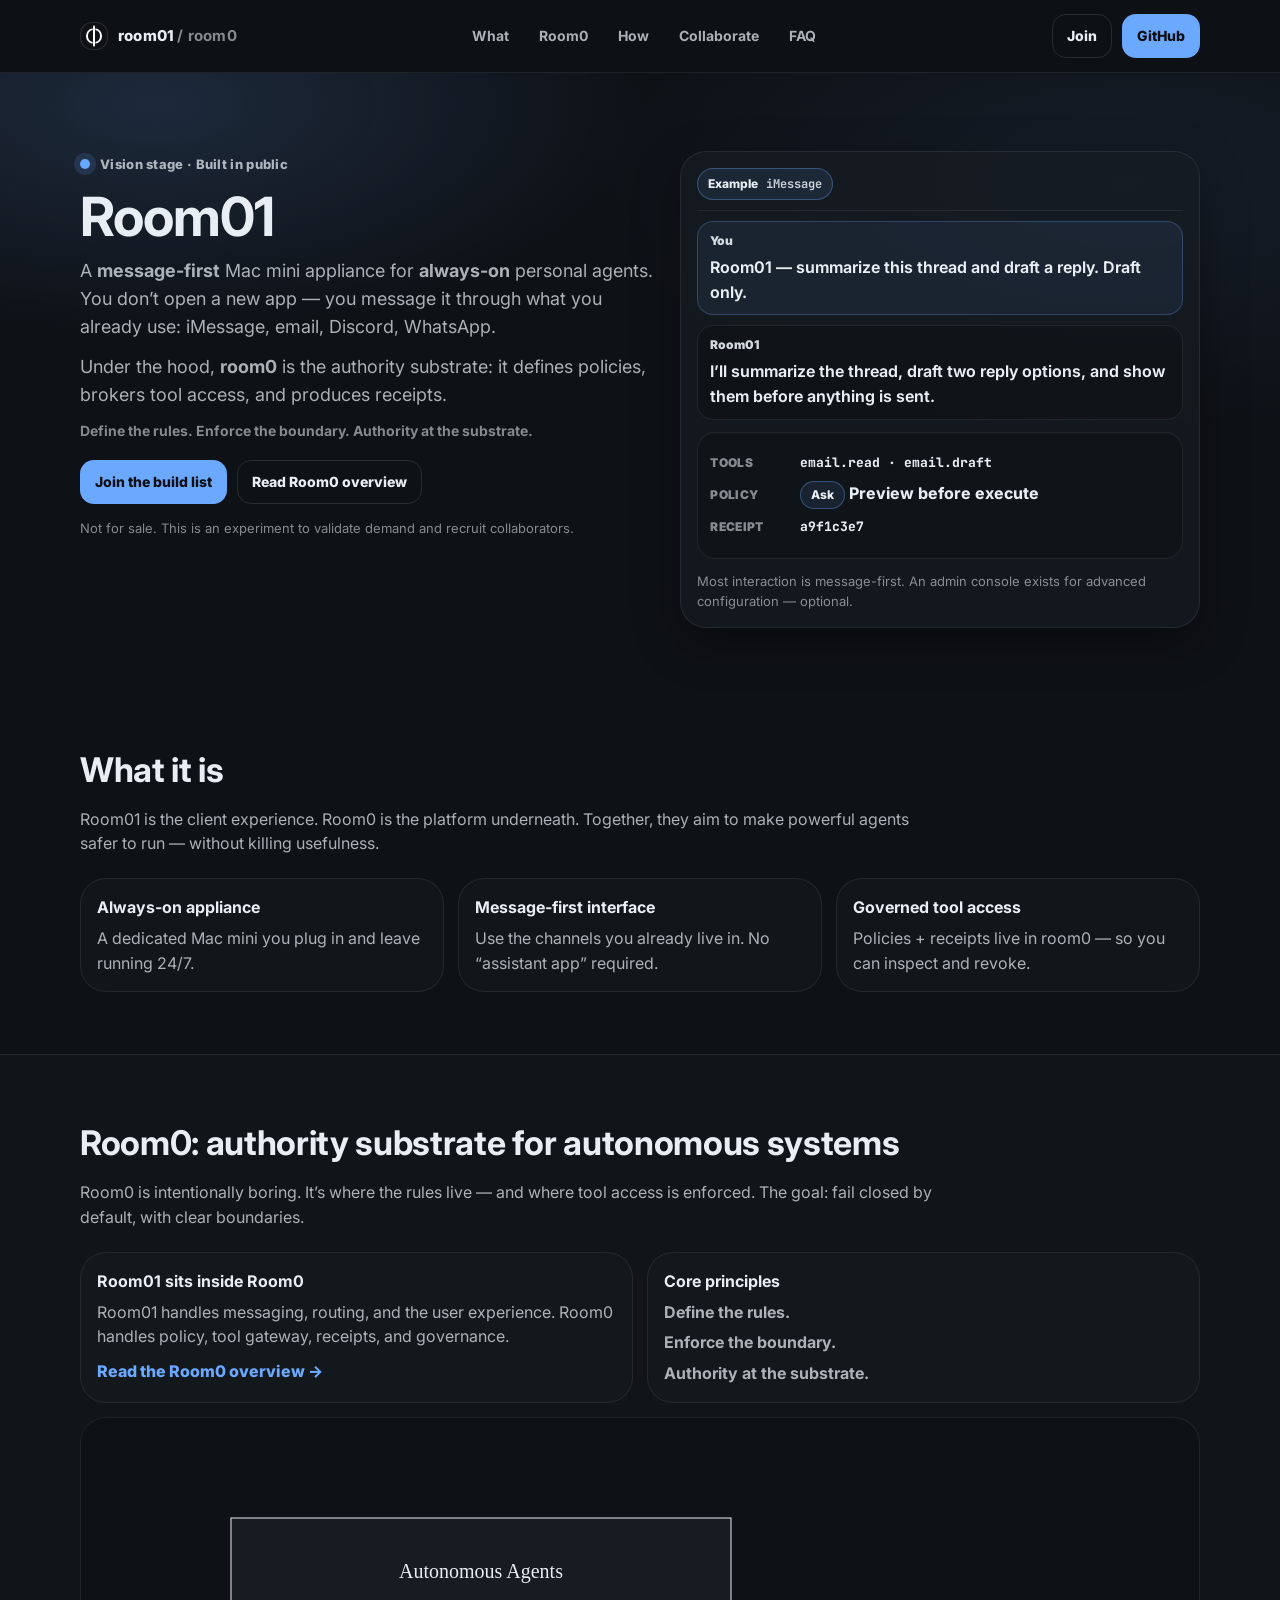
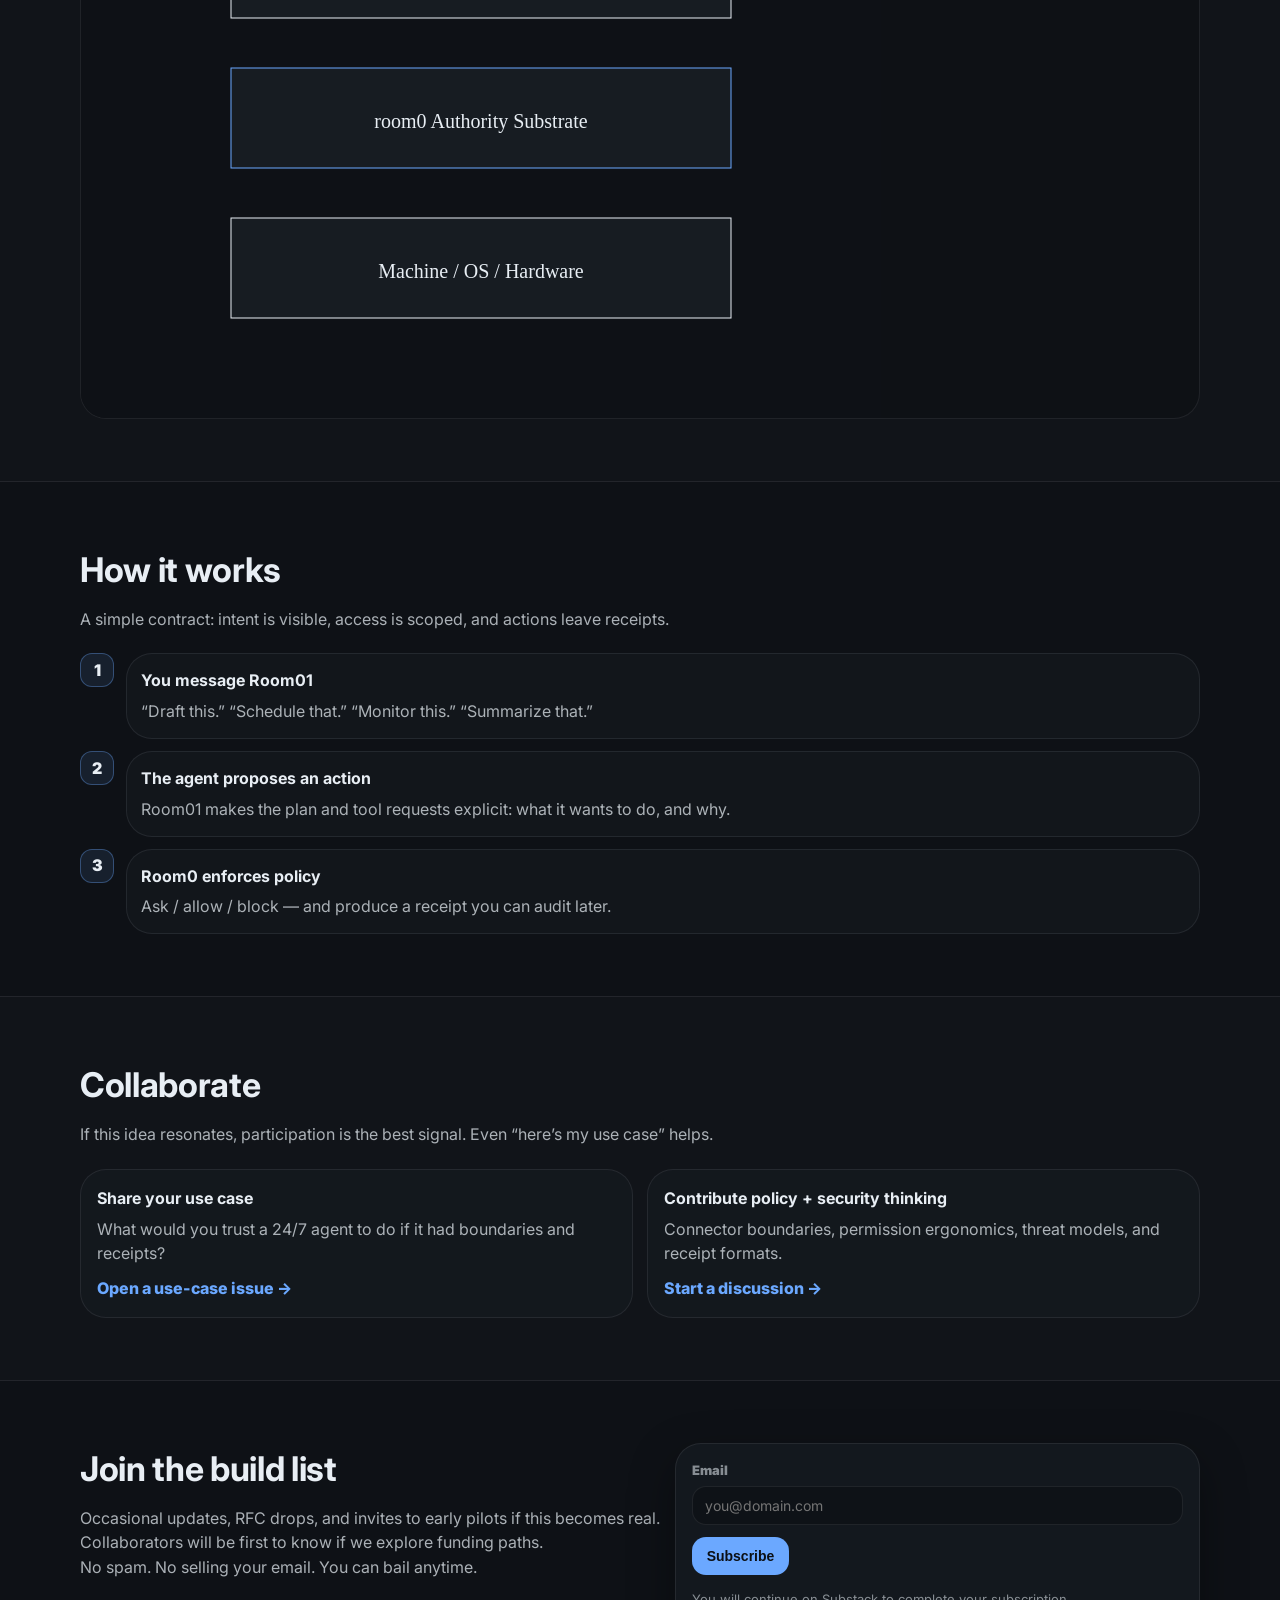
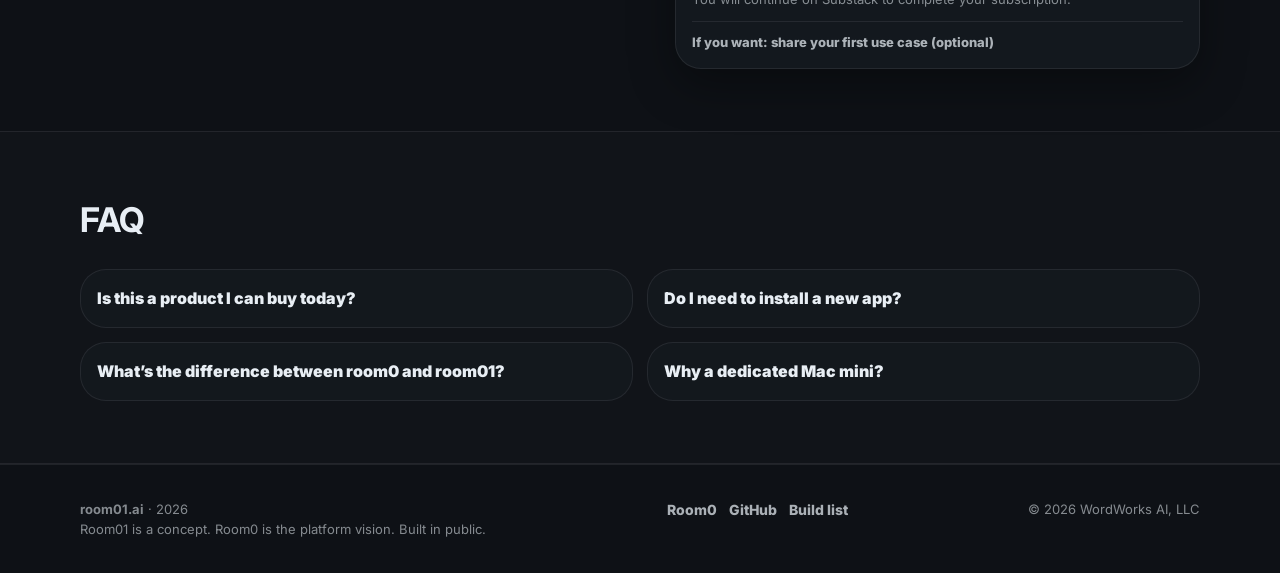
==== commit 01e979d1: "Replace placeholder tagline heading copy" ====
--- a/index.html
+++ b/index.html
@@ -193,7 +193,7 @@
           </div>
 
           <div class="item reveal">
-            <h3>Taglines (draft)</h3>
+            <h3>Core principles</h3>
             <p style="margin:0 0 6px;"><b>Define the rules.</b></p>
             <p style="margin:0 0 6px;"><b>Enforce the boundary.</b></p>
             <p style="margin:0;"><b>Authority at the substrate.</b></p>
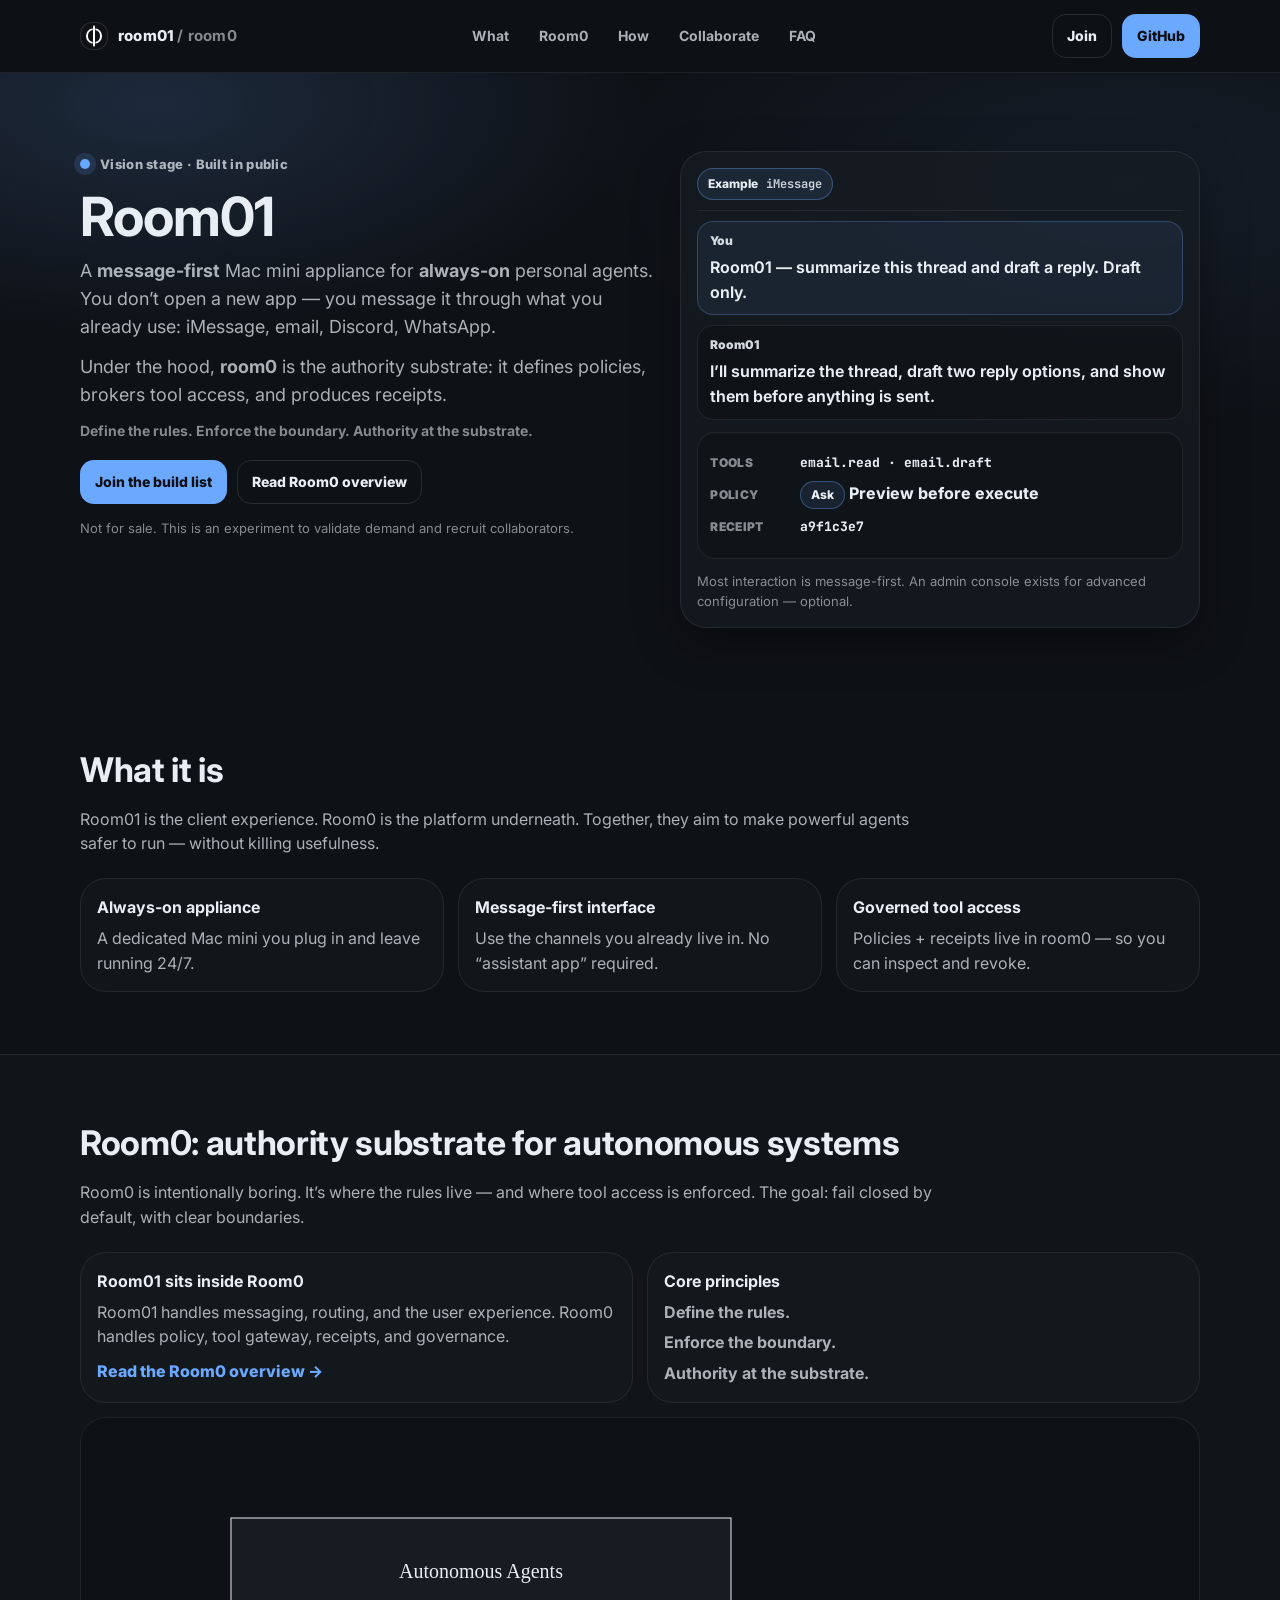
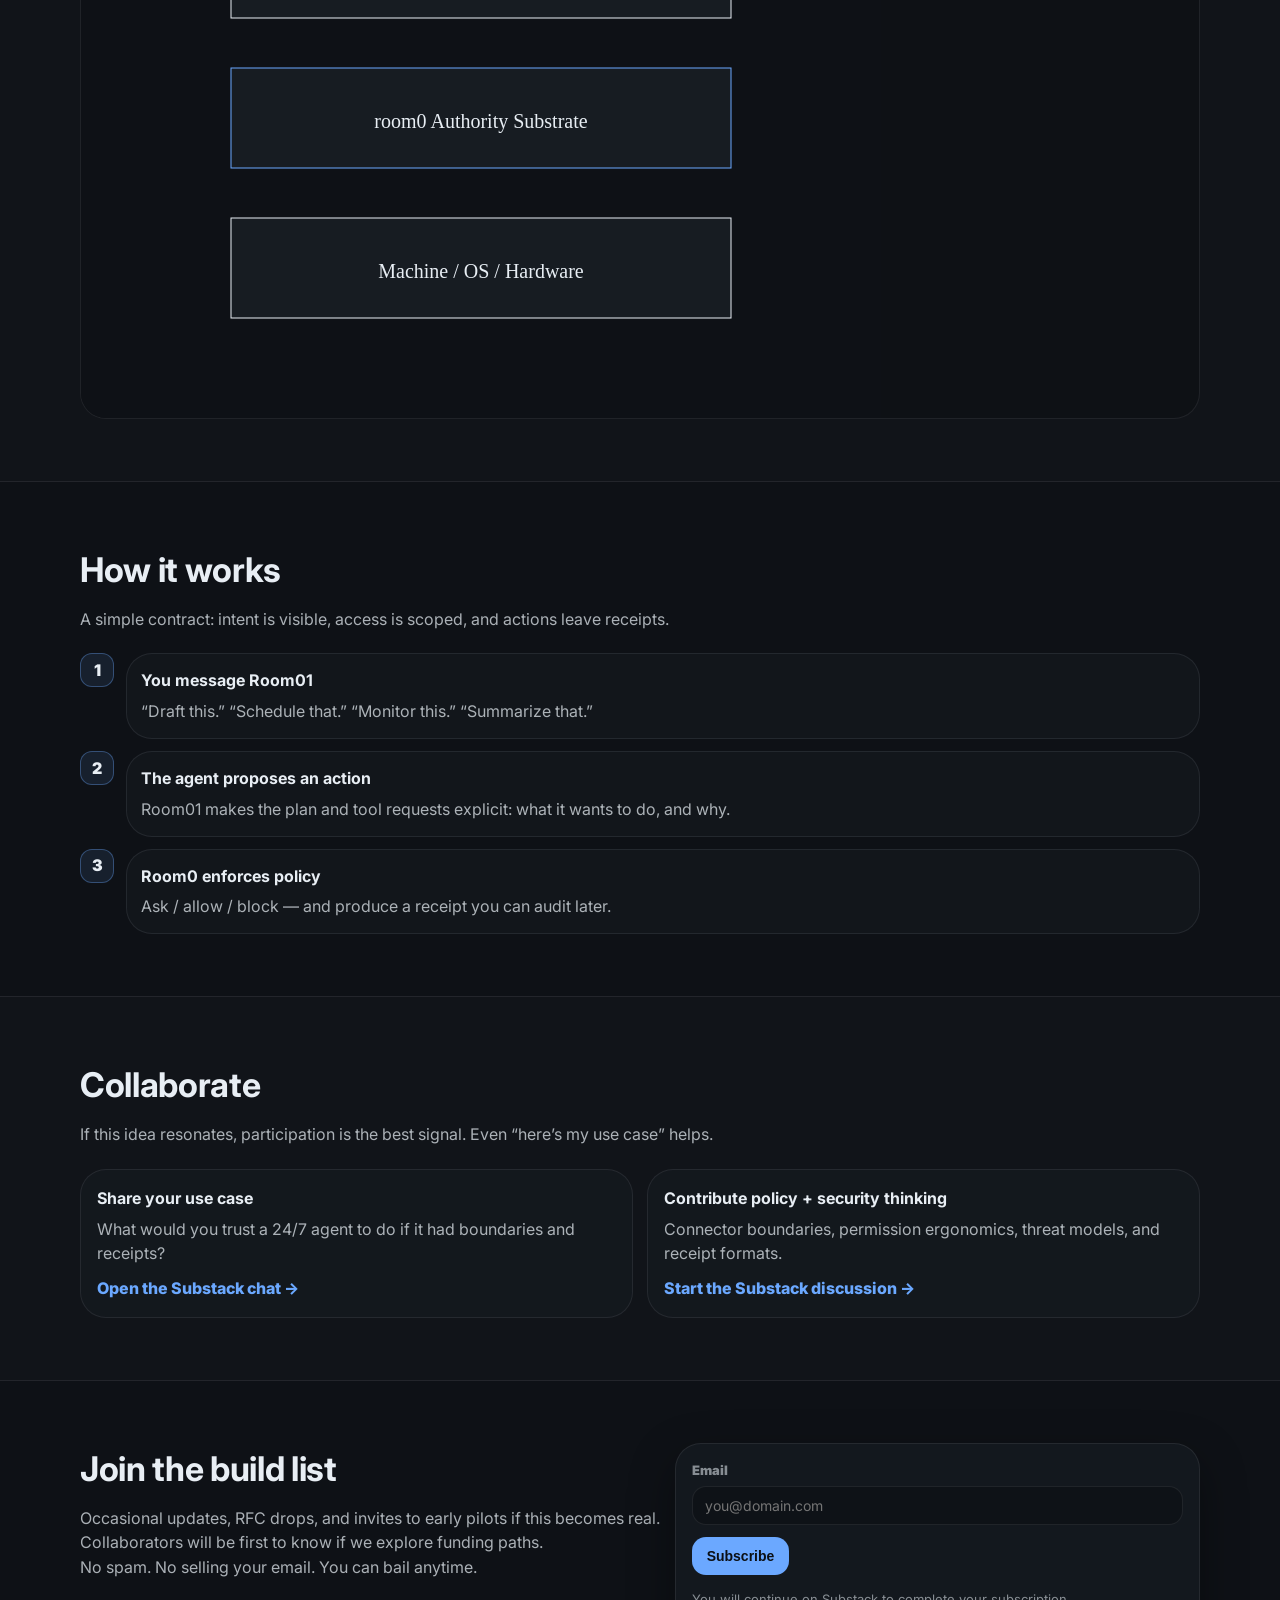
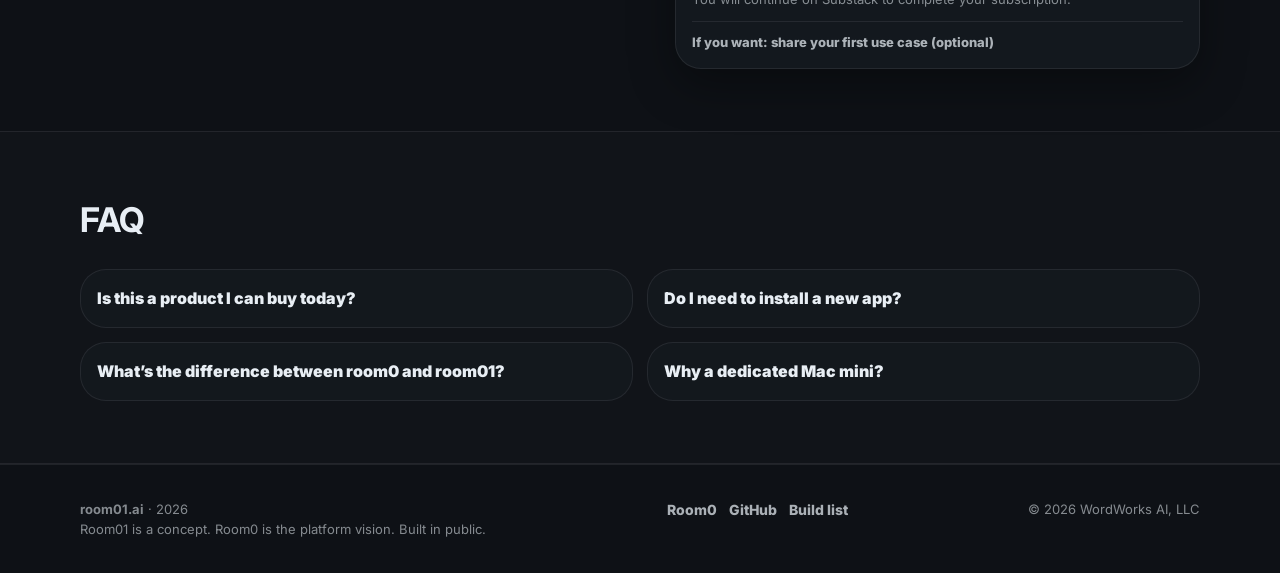
==== commit 06c79c7b: "Route collaboration CTAs to Substack chat" ====
--- a/index.html
+++ b/index.html
@@ -257,7 +257,14 @@
             <h3>Share your use case</h3>
             <p>What would you trust a 24/7 agent to do if it had boundaries and receipts?</p>
             <p style="margin-top:10px;">
-              <a class="link" href="https://github.com/wordworks-ai/room01-ai-landing-page/issues/new" target="_blank" rel="noreferrer">Open a use-case issue →</a>
+              <a
+                class="link"
+                href="https://room01.substack.com/chat?utm_source=room01_site&utm_medium=cta&utm_campaign=share_use_case"
+                target="_blank"
+                rel="noreferrer"
+              >
+                Open the Substack chat →
+              </a>
             </p>
           </div>
 
@@ -265,7 +272,14 @@
             <h3>Contribute policy + security thinking</h3>
             <p>Connector boundaries, permission ergonomics, threat models, and receipt formats.</p>
             <p style="margin-top:10px;">
-              <a class="link" href="https://github.com/wordworks-ai/room01-ai-landing-page/discussions" target="_blank" rel="noreferrer">Start a discussion →</a>
+              <a
+                class="link"
+                href="https://room01.substack.com/chat?utm_source=room01_site&utm_medium=cta&utm_campaign=policy_security"
+                target="_blank"
+                rel="noreferrer"
+              >
+                Start the Substack discussion →
+              </a>
             </p>
           </div>
         </div>
@@ -304,19 +318,19 @@
               <p class="optional-note-links">
                 <a
                   class="link"
-                  href="https://github.com/wordworks-ai/room01-ai-landing-page/issues/new"
+                  href="https://room01.substack.com/chat?utm_source=room01_site&utm_medium=cta&utm_campaign=optional_use_case"
                   target="_blank"
                   rel="noreferrer"
                 >
-                  Open a use-case issue →
+                  Share a use case in chat →
                 </a>
                 <a
                   class="link"
-                  href="https://github.com/wordworks-ai/room01-ai-landing-page/discussions"
+                  href="https://room01.substack.com/chat?utm_source=room01_site&utm_medium=cta&utm_campaign=optional_policy_security"
                   target="_blank"
                   rel="noreferrer"
                 >
-                  Start a discussion →
+                  Share policy/security ideas in chat →
                 </a>
               </p>
             </details>
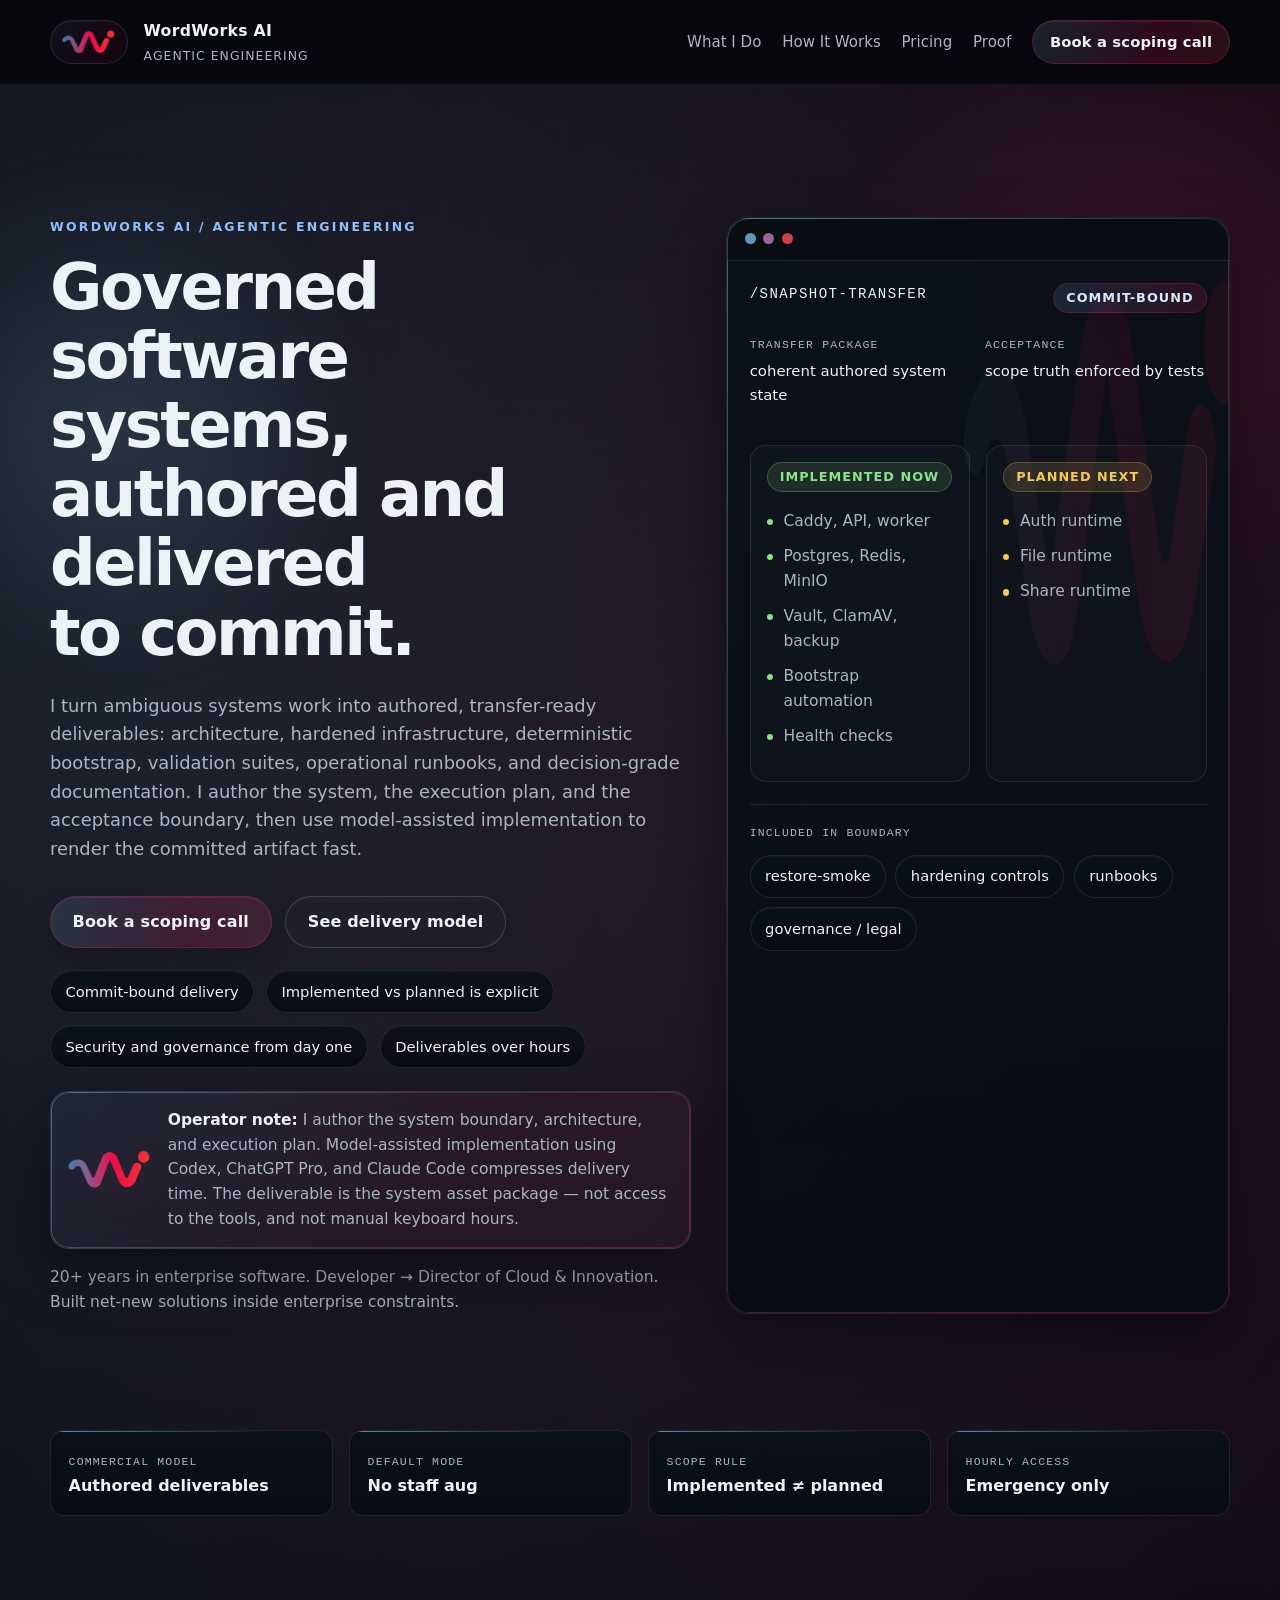
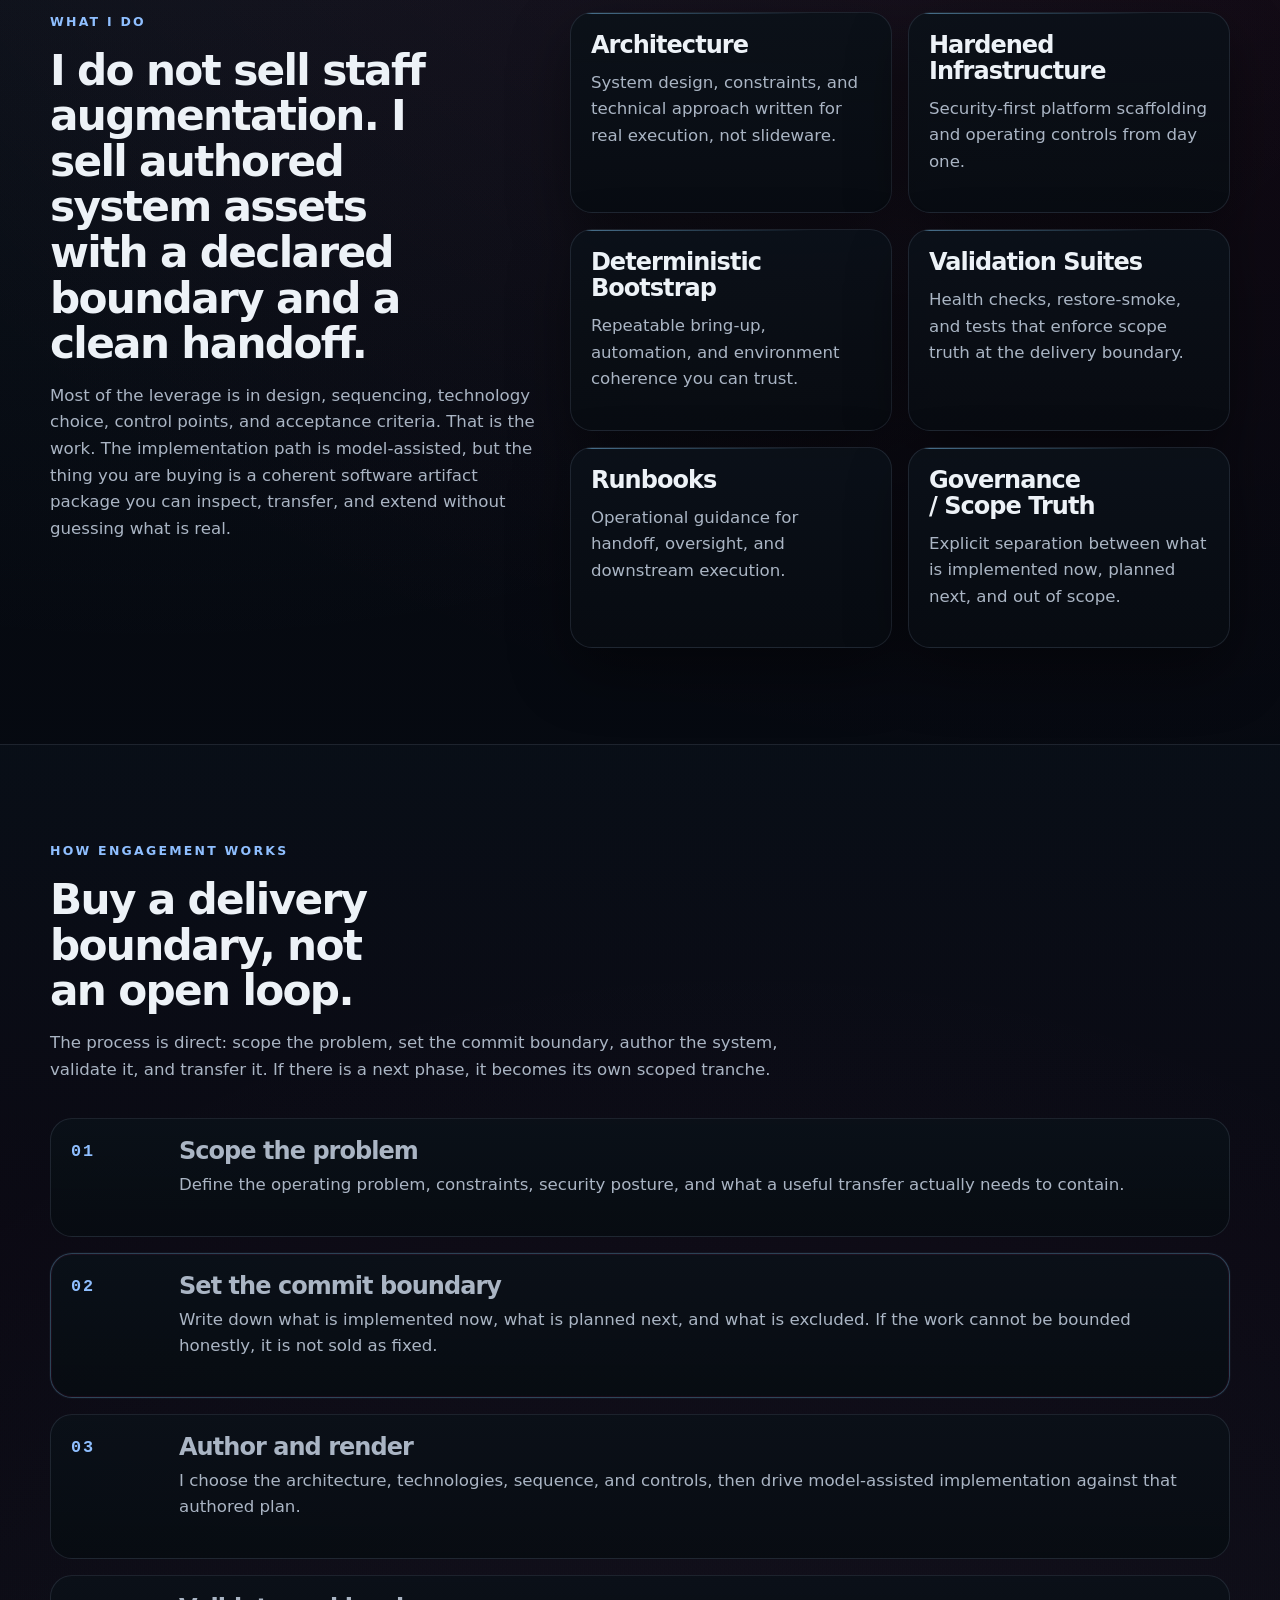
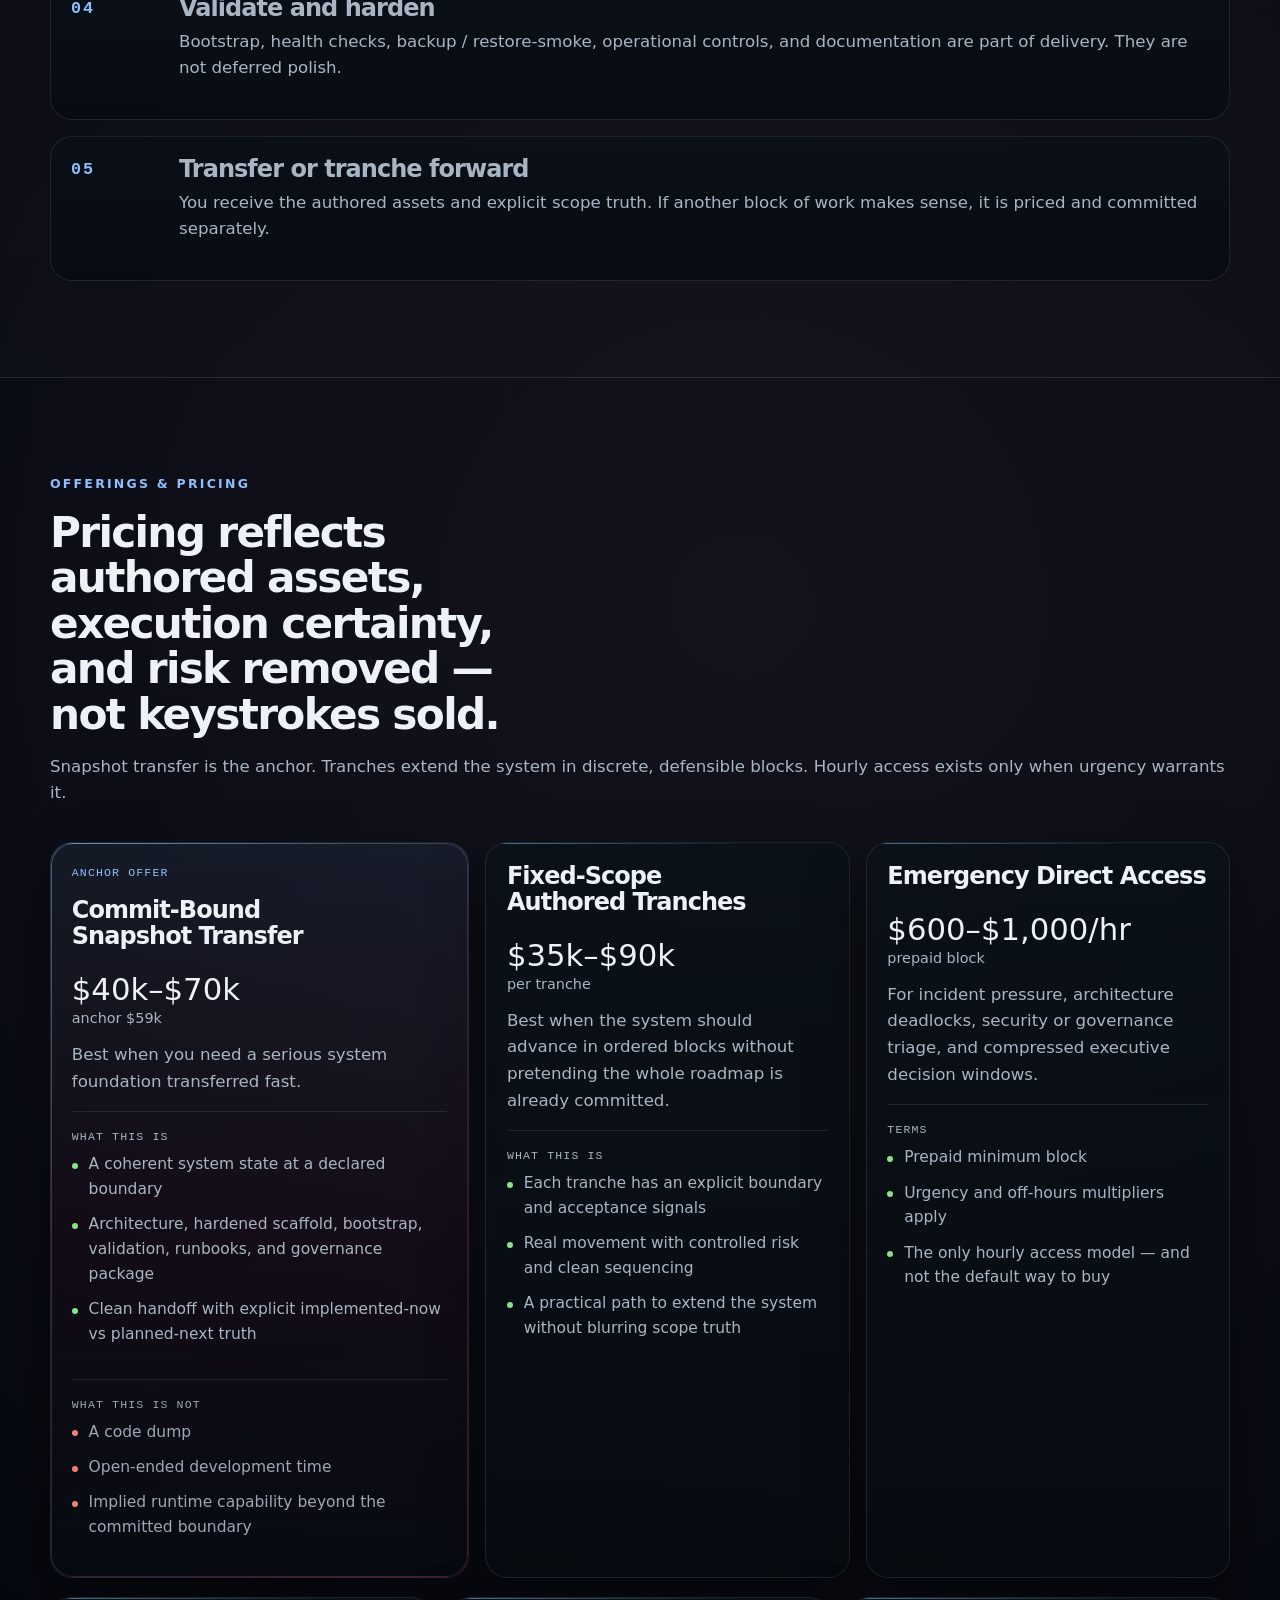
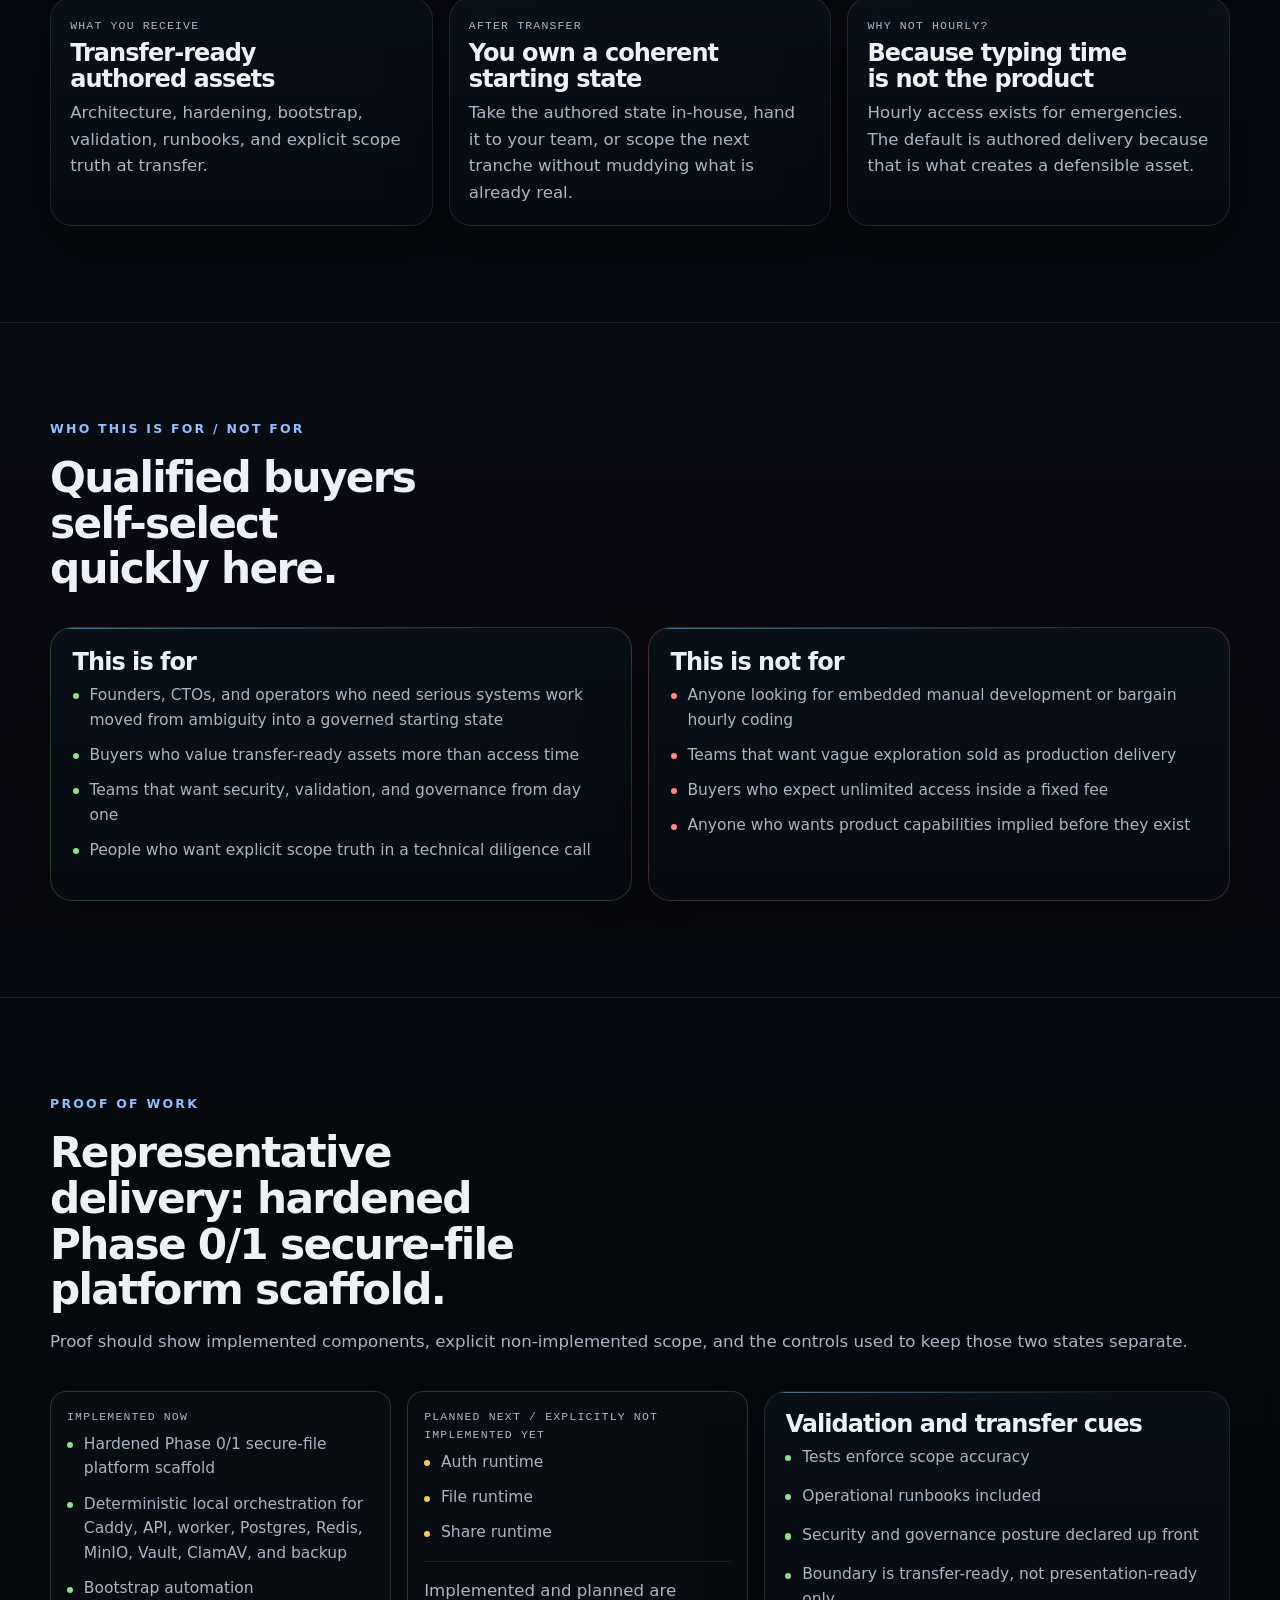
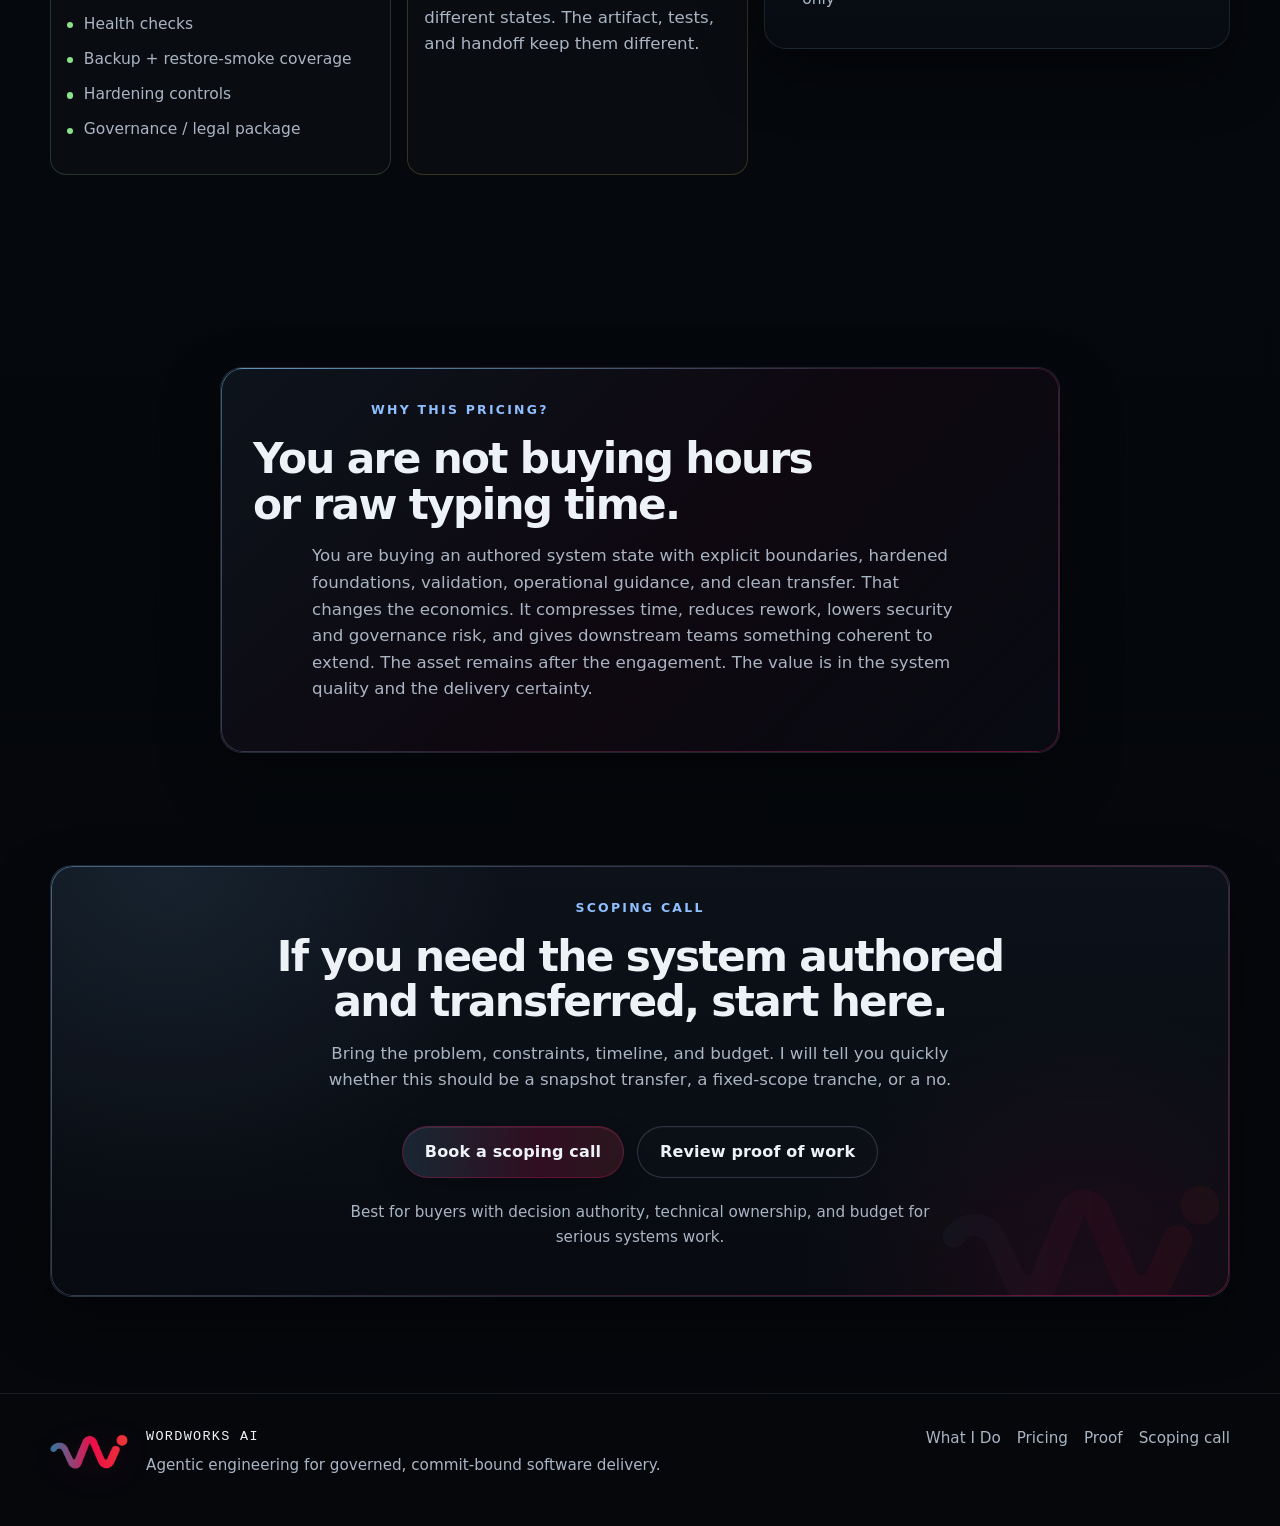
==== commit 297499db: "Replace landing page with WordWorks brand-pass site" ====
--- a/index.html
+++ b/index.html
@@ -1,404 +1,495 @@
 <!doctype html>
 <html lang="en">
-<head>
-  <meta charset="utf-8" />
-  <meta name="viewport" content="width=device-width,initial-scale=1" />
-  <meta name="theme-color" content="#0E1116" />
-  <title>Room01 — always-on agent appliance governed by room0</title>
-  <meta name="description" content="Room01 is a message-first Mac mini appliance for always-on personal agents. Room0 is the authority substrate: policy, tool gateway, and receipts. Vision stage — collaborators welcome." />
-  <link rel="canonical" href="https://wordworks-ai.github.io/room01-ai-landing-page/" />
-
-  <meta property="og:site_name" content="Room01" />
-  <meta property="og:locale" content="en_US" />
-  <meta property="og:title" content="Room01 — always-on agent appliance governed by room0" />
-  <meta property="og:description" content="Message-first Mac mini appliance for always-on agents. Room0 defines the rules, enforces the boundary, and leaves receipts." />
-  <meta property="og:type" content="website" />
-  <meta property="og:image" content="https://wordworks-ai.github.io/room01-ai-landing-page/assets/og-20260224.png" />
-  <meta property="og:image:secure_url" content="https://wordworks-ai.github.io/room01-ai-landing-page/assets/og-20260224.png" />
-  <meta property="og:image:width" content="1200" />
-  <meta property="og:image:height" content="630" />
-  <meta property="og:image:type" content="image/png" />
-  <meta property="og:image:alt" content="Room01 logo and tagline for an always-on, message-first agent appliance governed by room0." />
-  <meta property="og:url" content="https://wordworks-ai.github.io/room01-ai-landing-page/" />
-
-  <meta name="twitter:card" content="summary_large_image" />
-  <meta name="twitter:title" content="Room01 — always-on agent appliance governed by room0" />
-  <meta name="twitter:description" content="Message-first Mac mini appliance for always-on agents. Room0 defines the rules, enforces the boundary, and leaves receipts." />
-  <meta name="twitter:image" content="https://wordworks-ai.github.io/room01-ai-landing-page/assets/og-20260224.png" />
-  <meta name="twitter:image:alt" content="Room01 logo and tagline for an always-on, message-first agent appliance governed by room0." />
-
-  <link rel="icon" href="assets/favicon.svg" type="image/svg+xml" />
-
-  <link rel="preconnect" href="https://fonts.googleapis.com">
-  <link rel="preconnect" href="https://fonts.gstatic.com" crossorigin>
-  <link href="https://fonts.googleapis.com/css2?family=Inter:wght@400;600;700;800;900&family=JetBrains+Mono:wght@400;600&display=swap" rel="stylesheet">
-
-  <link rel="stylesheet" href="styles.css" />
-</head>
-
-<body>
-  <a class="skip" href="#main">Skip to content</a>
-
-  <header class="site-header">
-    <div class="container header-inner">
-      <a class="brand" href="#">
-        <span class="brand-mark" aria-hidden="true">
-          <img src="assets/room01-icon-mono-white.svg" alt="" class="brand-mark-img" loading="eager" decoding="async"/></span>
-        <span class="brand-name">room01 <span class="muted">/ room0</span></span>
-      </a>
-
-      <nav class="nav" aria-label="Primary">
-        <button class="nav-toggle" aria-expanded="false" aria-controls="navlinks">
-          <span class="sr-only">Open menu</span>
-          <span class="burger" aria-hidden="true"></span>
+  <head>
+    <meta charset="utf-8">
+    <meta name="viewport" content="width=device-width, initial-scale=1">
+    <title>WordWorks AI — Agentic Engineering</title>
+    <meta
+      name="description"
+      content="Commit-bound, governed software systems delivered as authored assets: architecture, hardened infrastructure, deterministic bootstrap, validation, runbooks, and scope truth."
+    >
+    <meta name="theme-color" content="#05070b">
+    <meta property="og:title" content="WordWorks AI — Agentic Engineering">
+    <meta
+      property="og:description"
+      content="Governed software systems, authored and delivered to commit."
+    >
+    <meta property="og:type" content="website">
+    <meta property="og:url" content="https://wordworks.ai/">
+    <meta property="og:image" content="https://wordworks.ai/assets/og-image.png">
+    <meta name="twitter:card" content="summary_large_image">
+    <meta name="twitter:title" content="WordWorks AI — Agentic Engineering">
+    <meta
+      name="twitter:description"
+      content="Governed software systems, authored and delivered to commit."
+    >
+    <meta name="twitter:image" content="https://wordworks.ai/assets/og-image.png">
+    <link rel="canonical" href="https://wordworks.ai/">
+    <link rel="icon" href="assets/favicon.png" type="image/png">
+    <link rel="apple-touch-icon" href="assets/apple-touch-icon.png">
+    <link rel="stylesheet" href="styles.css">
+  </head>
+  <body id="top">
+    <a class="skip-link" href="#main">Skip to content</a>
+
+    <div class="site-grid" aria-hidden="true"></div>
+
+    <header class="site-header">
+      <div class="container header-row">
+        <a class="brand" href="#top" aria-label="WordWorks AI home">
+          <span class="brand-mark" aria-hidden="true">
+            <img class="brand-logo" src="assets/wordworks-mark-tight.png" alt="" width="898" height="412">
+          </span>
+          <span class="brand-copy">
+            <strong>WordWorks AI</strong>
+            <span>Agentic Engineering</span>
+          </span>
+        </a>
+
+        <button class="nav-toggle" type="button" aria-expanded="false" aria-controls="site-nav">
+          <span></span>
+          <span></span>
+          <span></span>
+          <span class="sr-only">Toggle navigation</span>
         </button>
-        <div id="navlinks" class="nav-links">
-          <a href="#what">What</a>
-          <a href="#room0">Room0</a>
-          <a href="#how">How</a>
-          <a href="#collaborate">Collaborate</a>
-          <a href="#faq">FAQ</a>
-        </div>
-      </nav>
-
-      <div class="header-cta">
-        <a class="btn btn-ghost" href="#join">Join</a>
-        <a class="btn btn-primary" href="https://github.com/wordworks-ai/room01-ai-landing-page" target="_blank" rel="noreferrer">GitHub</a>
+
+        <nav id="site-nav" class="site-nav" aria-label="Primary navigation">
+          <a href="#what-i-do">What I Do</a>
+          <a href="#engagement">How It Works</a>
+          <a href="#pricing">Pricing</a>
+          <a href="#proof">Proof</a>
+          <a class="button button--small" href="https://calendly.com/scott-caesar/30min" target="_blank" rel="noreferrer">Book a scoping call</a>
+        </nav>
       </div>
-    </div>
-  </header>
-
-  <main id="main">
-    <section class="hero">
-      <div class="container hero-grid">
-        <div>
-          <p class="kicker"><span class="dot"></span> Vision stage · Built in public</p>
-
-          <h1>Room01</h1>
-
-          <p class="lead">
-            A <b>message-first</b> Mac mini appliance for <b>always-on</b> personal agents.
-            You don’t open a new app — you message it through what you already use:
-            iMessage, email, Discord, WhatsApp.
-          </p>
-
-          <p class="lead">
-            Under the hood, <b>room0</b> is the authority substrate:
-            it defines policies, brokers tool access, and produces receipts.
-          </p>
-
-          <p class="tagline">
-            <b>Define the rules.</b> <span style="color: var(--muted2);">Enforce the boundary. Authority at the substrate.</span>
-          </p>
-
-          <div class="hero-actions">
-            <a class="btn btn-primary" href="#join">Join the build list</a>
-            <a class="btn btn-ghost" href="room0/">Read Room0 overview</a>
-          </div>
-
-          <p class="fineprint">
-            Not for sale. This is an experiment to validate demand and recruit collaborators.
-          </p>
-        </div>
-
-        <div class="card reveal" role="region" aria-label="Example message-first interaction">
-          <div class="card-inner">
-            <div class="pill">Example <span class="mono">iMessage</span></div>
-            <div class="hr"></div>
-
-            <div class="thread" aria-label="Example conversation">
-              <div class="bubble bubble-you">
-                <div class="bubble-meta">You</div>
-                <div class="bubble-text">Room01 — summarize this thread and draft a reply. Draft only.</div>
-              </div>
-
-              <div class="bubble bubble-room">
-                <div class="bubble-meta">Room01</div>
-                <div class="bubble-text">
-                  I’ll summarize the thread, draft two reply options, and show them before anything is sent.
+    </header>
+
+    <main id="main">
+      <section class="hero section section--first">
+        <div class="container hero-grid">
+          <div class="hero-copy">
+            <p class="eyebrow">WORDWORKS AI / AGENTIC ENGINEERING</p>
+            <h1>Governed software systems, authored and delivered to commit.</h1>
+            <p class="lede">
+              I turn ambiguous systems work into authored, transfer-ready deliverables: architecture, hardened infrastructure,
+              deterministic bootstrap, validation suites, operational runbooks, and decision-grade documentation.
+              I author the system, the execution plan, and the acceptance boundary, then use model-assisted implementation to render the committed artifact fast.
+            </p>
+
+            <div class="hero-actions">
+              <a class="button" href="https://calendly.com/scott-caesar/30min" target="_blank" rel="noreferrer">Book a scoping call</a>
+              <a class="button button--ghost" href="#pricing">See delivery model</a>
+            </div>
+
+            <ul class="signal-list" aria-label="Key positioning points">
+              <li>Commit-bound delivery</li>
+              <li>Implemented vs planned is explicit</li>
+              <li>Security and governance from day one</li>
+              <li>Deliverables over hours</li>
+            </ul>
+
+            <div class="note-card">
+              <img class="note-card__logo" src="assets/wordworks-mark-tight.png" alt="" width="898" height="412" loading="lazy">
+              <p class="method-note">
+                <strong>Operator note:</strong>
+                I author the system boundary, architecture, and execution plan. Model-assisted implementation using Codex, ChatGPT Pro,
+                and Claude Code compresses delivery time. The deliverable is the system asset package — not access to the tools, and not manual keyboard hours.
+              </p>
+            </div>
+
+            <p class="cred-line">20+ years in enterprise software. Developer → Director of Cloud &amp; Innovation. Built net-new solutions inside enterprise constraints.</p>
+          </div>
+
+          <aside class="artifact-panel artifact-panel--brand" aria-label="Representative delivery artifact">
+            <div class="artifact-watermark" aria-hidden="true">
+              <img src="assets/wordworks-mark-tight.png" alt="" width="898" height="412" loading="lazy">
+            </div>
+
+            <div class="artifact-panel__chrome">
+              <span></span>
+              <span></span>
+              <span></span>
+            </div>
+
+            <div class="artifact-panel__body">
+              <div class="artifact-header">
+                <p class="terminal-label">/snapshot-transfer</p>
+                <span class="status status--accent">commit-bound</span>
+              </div>
+
+              <div class="artifact-meta">
+                <div>
+                  <p class="artifact-meta__label">transfer package</p>
+                  <p class="artifact-meta__value">coherent authored system state</p>
                 </div>
-              </div>
-            </div>
-
-            <div class="mini" aria-label="Policy and receipt">
-              <div class="mini-row">
-                <div class="mini-label">Tools</div>
-                <div class="mini-value mono">email.read · email.draft</div>
-              </div>
-              <div class="mini-row">
-                <div class="mini-label">Policy</div>
-                <div class="mini-value"><span class="pill" style="padding:4px 10px;">Ask</span> Preview before execute</div>
-              </div>
-              <div class="mini-row">
-                <div class="mini-label">Receipt</div>
-                <div class="mini-value mono">a9f1c3e7</div>
-              </div>
-            </div>
-
-            <p class="fineprint" style="margin-top:12px;">
-              Most interaction is message-first. An admin console exists for advanced configuration — optional.
+                <div>
+                  <p class="artifact-meta__label">acceptance</p>
+                  <p class="artifact-meta__value">scope truth enforced by tests</p>
+                </div>
+              </div>
+
+              <div class="artifact-columns">
+                <div class="artifact-block artifact-block--implemented">
+                  <p class="artifact-block__title"><span class="status status--implemented">implemented now</span></p>
+                  <ul>
+                    <li>Caddy, API, worker</li>
+                    <li>Postgres, Redis, MinIO</li>
+                    <li>Vault, ClamAV, backup</li>
+                    <li>Bootstrap automation</li>
+                    <li>Health checks</li>
+                  </ul>
+                </div>
+
+                <div class="artifact-block artifact-block--planned">
+                  <p class="artifact-block__title"><span class="status status--planned">planned next</span></p>
+                  <ul>
+                    <li>Auth runtime</li>
+                    <li>File runtime</li>
+                    <li>Share runtime</li>
+                  </ul>
+                </div>
+              </div>
+
+              <div class="artifact-footer">
+                <p class="artifact-note">Included in boundary</p>
+                <ul class="artifact-tags">
+                  <li>restore-smoke</li>
+                  <li>hardening controls</li>
+                  <li>runbooks</li>
+                  <li>governance / legal</li>
+                </ul>
+              </div>
+            </div>
+          </aside>
+        </div>
+      </section>
+
+      <section class="proof-strip" aria-label="Commercial model highlights">
+        <div class="container proof-strip__grid">
+          <div class="proof-strip__item">
+            <span class="proof-strip__label">Commercial model</span>
+            <strong>Authored deliverables</strong>
+          </div>
+          <div class="proof-strip__item">
+            <span class="proof-strip__label">Default mode</span>
+            <strong>No staff aug</strong>
+          </div>
+          <div class="proof-strip__item">
+            <span class="proof-strip__label">Scope rule</span>
+            <strong>Implemented ≠ planned</strong>
+          </div>
+          <div class="proof-strip__item">
+            <span class="proof-strip__label">Hourly access</span>
+            <strong>Emergency only</strong>
+          </div>
+        </div>
+      </section>
+
+      <section id="what-i-do" class="section">
+        <div class="container section-grid">
+          <div class="section-copy">
+            <p class="eyebrow">What I do</p>
+            <h2>I do not sell staff augmentation. I sell authored system assets with a declared boundary and a clean handoff.</h2>
+            <p>
+              Most of the leverage is in design, sequencing, technology choice, control points, and acceptance criteria.
+              That is the work. The implementation path is model-assisted, but the thing you are buying is a coherent software artifact package you can inspect,
+              transfer, and extend without guessing what is real.
             </p>
           </div>
+
+          <div class="card-grid">
+            <article class="card">
+              <h3>Architecture</h3>
+              <p>System design, constraints, and technical approach written for real execution, not slideware.</p>
+            </article>
+            <article class="card">
+              <h3>Hardened Infrastructure</h3>
+              <p>Security-first platform scaffolding and operating controls from day one.</p>
+            </article>
+            <article class="card">
+              <h3>Deterministic Bootstrap</h3>
+              <p>Repeatable bring-up, automation, and environment coherence you can trust.</p>
+            </article>
+            <article class="card">
+              <h3>Validation Suites</h3>
+              <p>Health checks, restore-smoke, and tests that enforce scope truth at the delivery boundary.</p>
+            </article>
+            <article class="card">
+              <h3>Runbooks</h3>
+              <p>Operational guidance for handoff, oversight, and downstream execution.</p>
+            </article>
+            <article class="card">
+              <h3>Governance / Scope Truth</h3>
+              <p>Explicit separation between what is implemented now, planned next, and out of scope.</p>
+            </article>
+          </div>
+        </div>
+      </section>
+
+      <section id="engagement" class="section section--tint">
+        <div class="container">
+          <div class="section-heading section-heading--narrow">
+            <p class="eyebrow">How engagement works</p>
+            <h2>Buy a delivery boundary, not an open loop.</h2>
+            <p>
+              The process is direct: scope the problem, set the commit boundary, author the system, validate it, and transfer it.
+              If there is a next phase, it becomes its own scoped tranche.
+            </p>
+          </div>
+
+          <ol class="timeline">
+            <li class="timeline__item">
+              <div class="timeline__step">01</div>
+              <div class="timeline__body">
+                <h3>Scope the problem</h3>
+                <p>Define the operating problem, constraints, security posture, and what a useful transfer actually needs to contain.</p>
+              </div>
+            </li>
+            <li class="timeline__item timeline__item--emphasis">
+              <div class="timeline__step">02</div>
+              <div class="timeline__body">
+                <h3>Set the commit boundary</h3>
+                <p>Write down what is implemented now, what is planned next, and what is excluded. If the work cannot be bounded honestly, it is not sold as fixed.</p>
+              </div>
+            </li>
+            <li class="timeline__item">
+              <div class="timeline__step">03</div>
+              <div class="timeline__body">
+                <h3>Author and render</h3>
+                <p>I choose the architecture, technologies, sequence, and controls, then drive model-assisted implementation against that authored plan.</p>
+              </div>
+            </li>
+            <li class="timeline__item">
+              <div class="timeline__step">04</div>
+              <div class="timeline__body">
+                <h3>Validate and harden</h3>
+                <p>Bootstrap, health checks, backup / restore-smoke, operational controls, and documentation are part of delivery. They are not deferred polish.</p>
+              </div>
+            </li>
+            <li class="timeline__item">
+              <div class="timeline__step">05</div>
+              <div class="timeline__body">
+                <h3>Transfer or tranche forward</h3>
+                <p>You receive the authored assets and explicit scope truth. If another block of work makes sense, it is priced and committed separately.</p>
+              </div>
+            </li>
+          </ol>
+        </div>
+      </section>
+
+      <section id="pricing" class="section">
+        <div class="container">
+          <div class="section-heading">
+            <p class="eyebrow">Offerings &amp; pricing</p>
+            <h2>Pricing reflects authored assets, execution certainty, and risk removed — not keystrokes sold.</h2>
+            <p>Snapshot transfer is the anchor. Tranches extend the system in discrete, defensible blocks. Hourly access exists only when urgency warrants it.</p>
+          </div>
+
+          <div class="pricing-grid">
+            <article class="pricing-card pricing-card--featured">
+              <p class="pricing-card__tag">Anchor offer</p>
+              <h3>Commit-Bound Snapshot Transfer</h3>
+              <p class="pricing-card__price">$40k–$70k <span>anchor $59k</span></p>
+              <p class="pricing-card__summary">Best when you need a serious system foundation transferred fast.</p>
+              <div class="pricing-card__group">
+                <p class="pricing-card__label">What this is</p>
+                <ul>
+                  <li>A coherent system state at a declared boundary</li>
+                  <li>Architecture, hardened scaffold, bootstrap, validation, runbooks, and governance package</li>
+                  <li>Clean handoff with explicit implemented-now vs planned-next truth</li>
+                </ul>
+              </div>
+              <div class="pricing-card__group pricing-card__group--muted">
+                <p class="pricing-card__label">What this is not</p>
+                <ul>
+                  <li>A code dump</li>
+                  <li>Open-ended development time</li>
+                  <li>Implied runtime capability beyond the committed boundary</li>
+                </ul>
+              </div>
+            </article>
+
+            <article class="pricing-card">
+              <h3>Fixed-Scope Authored Tranches</h3>
+              <p class="pricing-card__price">$35k–$90k <span>per tranche</span></p>
+              <p class="pricing-card__summary">Best when the system should advance in ordered blocks without pretending the whole roadmap is already committed.</p>
+              <div class="pricing-card__group">
+                <p class="pricing-card__label">What this is</p>
+                <ul>
+                  <li>Each tranche has an explicit boundary and acceptance signals</li>
+                  <li>Real movement with controlled risk and clean sequencing</li>
+                  <li>A practical path to extend the system without blurring scope truth</li>
+                </ul>
+              </div>
+            </article>
+
+            <article class="pricing-card">
+              <h3>Emergency Direct Access</h3>
+              <p class="pricing-card__price">$600–$1,000/hr <span>prepaid block</span></p>
+              <p class="pricing-card__summary">For incident pressure, architecture deadlocks, security or governance triage, and compressed executive decision windows.</p>
+              <div class="pricing-card__group">
+                <p class="pricing-card__label">Terms</p>
+                <ul>
+                  <li>Prepaid minimum block</li>
+                  <li>Urgency and off-hours multipliers apply</li>
+                  <li>The only hourly access model — and not the default way to buy</li>
+                </ul>
+              </div>
+            </article>
+          </div>
+
+          <div class="faq-grid" aria-label="Buying notes">
+            <article class="faq-card">
+              <p class="pricing-card__label">What you receive</p>
+              <h3>Transfer-ready authored assets</h3>
+              <p>Architecture, hardening, bootstrap, validation, runbooks, and explicit scope truth at transfer.</p>
+            </article>
+            <article class="faq-card">
+              <p class="pricing-card__label">After transfer</p>
+              <h3>You own a coherent starting state</h3>
+              <p>Take the authored state in-house, hand it to your team, or scope the next tranche without muddying what is already real.</p>
+            </article>
+            <article class="faq-card">
+              <p class="pricing-card__label">Why not hourly?</p>
+              <h3>Because typing time is not the product</h3>
+              <p>Hourly access exists for emergencies. The default is authored delivery because that is what creates a defensible asset.</p>
+            </article>
+          </div>
+        </div>
+      </section>
+
+      <section id="fit" class="section section--tint">
+        <div class="container">
+          <div class="section-heading section-heading--narrow">
+            <p class="eyebrow">Who this is for / not for</p>
+            <h2>Qualified buyers self-select quickly here.</h2>
+          </div>
+
+          <div class="split-grid">
+            <article class="split-card split-card--good">
+              <h3>This is for</h3>
+              <ul>
+                <li>Founders, CTOs, and operators who need serious systems work moved from ambiguity into a governed starting state</li>
+                <li>Buyers who value transfer-ready assets more than access time</li>
+                <li>Teams that want security, validation, and governance from day one</li>
+                <li>People who want explicit scope truth in a technical diligence call</li>
+              </ul>
+            </article>
+
+            <article class="split-card split-card--bad">
+              <h3>This is not for</h3>
+              <ul>
+                <li>Anyone looking for embedded manual development or bargain hourly coding</li>
+                <li>Teams that want vague exploration sold as production delivery</li>
+                <li>Buyers who expect unlimited access inside a fixed fee</li>
+                <li>Anyone who wants product capabilities implied before they exist</li>
+              </ul>
+            </article>
+          </div>
+        </div>
+      </section>
+
+      <section id="proof" class="section">
+        <div class="container">
+          <div class="section-heading">
+            <p class="eyebrow">Proof of work</p>
+            <h2>Representative delivery: hardened Phase 0/1 secure-file platform scaffold.</h2>
+            <p>Proof should show implemented components, explicit non-implemented scope, and the controls used to keep those two states separate.</p>
+          </div>
+
+          <div class="proof-case">
+            <div class="proof-case__main">
+              <div class="proof-columns">
+                <article class="proof-panel proof-panel--implemented">
+                  <p class="proof-panel__label">Implemented now</p>
+                  <ul>
+                    <li>Hardened Phase 0/1 secure-file platform scaffold</li>
+                    <li>Deterministic local orchestration for Caddy, API, worker, Postgres, Redis, MinIO, Vault, ClamAV, and backup</li>
+                    <li>Bootstrap automation</li>
+                    <li>Health checks</li>
+                    <li>Backup + restore-smoke coverage</li>
+                    <li>Hardening controls</li>
+                    <li>Governance / legal package</li>
+                  </ul>
+                </article>
+
+                <article class="proof-panel proof-panel--planned">
+                  <p class="proof-panel__label">Planned next / explicitly not implemented yet</p>
+                  <ul>
+                    <li>Auth runtime</li>
+                    <li>File runtime</li>
+                    <li>Share runtime</li>
+                  </ul>
+                  <p class="proof-panel__note">Implemented and planned are different states. The artifact, tests, and handoff keep them different.</p>
+                </article>
+              </div>
+            </div>
+
+            <aside class="proof-case__side card card--dense">
+              <h3>Validation and transfer cues</h3>
+              <ul class="check-list">
+                <li>Tests enforce scope accuracy</li>
+                <li>Operational runbooks included</li>
+                <li>Security and governance posture declared up front</li>
+                <li>Boundary is transfer-ready, not presentation-ready only</li>
+              </ul>
+            </aside>
+          </div>
+        </div>
+      </section>
+
+      <section class="section">
+        <div class="container narrow">
+          <div class="objection-card">
+            <p class="eyebrow">Why this pricing?</p>
+            <h2>You are not buying hours or raw typing time.</h2>
+            <p>
+              You are buying an authored system state with explicit boundaries, hardened foundations, validation, operational guidance, and clean transfer.
+              That changes the economics. It compresses time, reduces rework, lowers security and governance risk, and gives downstream teams something coherent to extend.
+              The asset remains after the engagement. The value is in the system quality and the delivery certainty.
+            </p>
+          </div>
+        </div>
+      </section>
+
+      <section class="section cta-section">
+        <div class="container">
+          <div class="cta-card">
+            <p class="eyebrow">Scoping call</p>
+            <h2>If you need the system authored and transferred, start here.</h2>
+            <p>
+              Bring the problem, constraints, timeline, and budget.
+              I will tell you quickly whether this should be a snapshot transfer, a fixed-scope tranche, or a no.
+            </p>
+            <div class="hero-actions hero-actions--center">
+              <a class="button" href="https://calendly.com/scott-caesar/30min" target="_blank" rel="noreferrer">Book a scoping call</a>
+              <a class="button button--ghost" href="#proof">Review proof of work</a>
+            </div>
+            <p class="cta-footnote">Best for buyers with decision authority, technical ownership, and budget for serious systems work.</p>
+          </div>
+        </div>
+      </section>
+    </main>
+
+    <footer class="site-footer">
+      <div class="container footer-row">
+        <div class="footer-brand-group">
+          <span class="footer-logo-wrap" aria-hidden="true">
+            <img class="footer-logo" src="assets/wordworks-mark-tight.png" alt="" width="898" height="412" loading="lazy">
+          </span>
+          <div>
+            <p class="footer-brand">WordWorks AI</p>
+            <p class="footer-copy">Agentic engineering for governed, commit-bound software delivery.</p>
+          </div>
+        </div>
+        <div class="footer-links">
+          <a href="#what-i-do">What I Do</a>
+          <a href="#pricing">Pricing</a>
+          <a href="#proof">Proof</a>
+          <a href="https://calendly.com/scott-caesar/30min" target="_blank" rel="noreferrer">Scoping call</a>
         </div>
       </div>
-    </section>
-
-    <section id="what" class="section">
-      <div class="container">
-        <div class="section-head">
-          <h2>What it is</h2>
-          <p>
-            Room01 is the client experience. Room0 is the platform underneath.
-            Together, they aim to make powerful agents safer to run — without killing usefulness.
-          </p>
-        </div>
-
-        <div class="grid">
-          <div class="item reveal">
-            <h3>Always-on appliance</h3>
-            <p>A dedicated Mac mini you plug in and leave running 24/7.</p>
-          </div>
-          <div class="item reveal">
-            <h3>Message-first interface</h3>
-            <p>Use the channels you already live in. No “assistant app” required.</p>
-          </div>
-          <div class="item reveal">
-            <h3>Governed tool access</h3>
-            <p>Policies + receipts live in room0 — so you can inspect and revoke.</p>
-          </div>
-        </div>
-      </div>
-    </section>
-
-    <section id="room0" class="section alt">
-      <div class="container">
-        <div class="section-head">
-          <h2>Room0: authority substrate for autonomous systems</h2>
-          <p>
-            Room0 is intentionally boring. It’s where the rules live — and where tool access is enforced.
-            The goal: fail closed by default, with clear boundaries.
-          </p>
-        </div>
-
-        <div class="grid-2">
-          <div class="item reveal">
-            <h3>Room01 sits inside Room0</h3>
-            <p>
-              Room01 handles messaging, routing, and the user experience.
-              Room0 handles policy, tool gateway, receipts, and governance.
-            </p>
-            <p style="margin-top:10px;">
-              <a class="link" href="room0/">Read the Room0 overview →</a>
-            </p>
-          </div>
-
-          <div class="item reveal">
-            <h3>Core principles</h3>
-            <p style="margin:0 0 6px;"><b>Define the rules.</b></p>
-            <p style="margin:0 0 6px;"><b>Enforce the boundary.</b></p>
-            <p style="margin:0;"><b>Authority at the substrate.</b></p>
-          </div>
-        </div>
-
-        <div class="diagram reveal" aria-label="Authority substrate diagram">
-          <img src="assets/authority_substrate_diagram.svg" alt="Diagram: Autonomous agents above room0 authority substrate above machine / OS / hardware" loading="lazy">
-        </div>
-      </div>
-    </section>
-
-    <section id="how" class="section">
-      <div class="container">
-        <div class="section-head">
-          <h2>How it works</h2>
-          <p>
-            A simple contract: intent is visible, access is scoped, and actions leave receipts.
-          </p>
-        </div>
-
-        <div class="steps">
-          <div class="step reveal">
-            <div class="step-num">1</div>
-            <div class="step-body">
-              <b>You message Room01</b>
-              <p>“Draft this.” “Schedule that.” “Monitor this.” “Summarize that.”</p>
-            </div>
-          </div>
-
-          <div class="step reveal">
-            <div class="step-num">2</div>
-            <div class="step-body">
-              <b>The agent proposes an action</b>
-              <p>Room01 makes the plan and tool requests explicit: what it wants to do, and why.</p>
-            </div>
-          </div>
-
-          <div class="step reveal">
-            <div class="step-num">3</div>
-            <div class="step-body">
-              <b>Room0 enforces policy</b>
-              <p>Ask / allow / block — and produce a receipt you can audit later.</p>
-            </div>
-          </div>
-        </div>
-      </div>
-    </section>
-
-    <section id="collaborate" class="section alt">
-      <div class="container">
-        <div class="section-head">
-          <h2>Collaborate</h2>
-          <p>
-            If this idea resonates, participation is the best signal. Even “here’s my use case” helps.
-          </p>
-        </div>
-
-        <div class="grid-2">
-          <div class="item reveal">
-            <h3>Share your use case</h3>
-            <p>What would you trust a 24/7 agent to do if it had boundaries and receipts?</p>
-            <p style="margin-top:10px;">
-              <a
-                class="link"
-                href="https://room01.substack.com/chat?utm_source=room01_site&utm_medium=cta&utm_campaign=share_use_case"
-                target="_blank"
-                rel="noreferrer"
-              >
-                Open the Substack chat →
-              </a>
-            </p>
-          </div>
-
-          <div class="item reveal">
-            <h3>Contribute policy + security thinking</h3>
-            <p>Connector boundaries, permission ergonomics, threat models, and receipt formats.</p>
-            <p style="margin-top:10px;">
-              <a
-                class="link"
-                href="https://room01.substack.com/chat?utm_source=room01_site&utm_medium=cta&utm_campaign=policy_security"
-                target="_blank"
-                rel="noreferrer"
-              >
-                Start the Substack discussion →
-              </a>
-            </p>
-          </div>
-        </div>
-      </div>
-    </section>
-
-    <section id="join" class="section">
-      <div class="container">
-        <div class="join">
-          <div class="section-head" style="margin-bottom:0;">
-            <h2>Join the build list</h2>
-            <p>
-              Occasional updates, RFC drops, and invites to early pilots if this becomes real.
-              Collaborators will be first to know if we explore funding paths.
-            </p>
-            <p class="fineprint">No spam. No selling your email. You can bail anytime.</p>
-          </div>
-
-          <form
-            class="card form reveal"
-            method="post"
-            action="https://room01.substack.com/api/v1/free?nojs=true"
-            target="_blank"
-          >
-            <input type="hidden" name="source" value="external_landing_page" />
-            <label>
-              <span>Email</span>
-              <input name="email" type="email" autocomplete="email" placeholder="you@domain.com" required />
-            </label>
-
-            <button class="btn btn-primary" type="submit">Subscribe</button>
-            <p class="fineprint">You will continue on Substack to complete your subscription.</p>
-            <details class="optional-note">
-              <summary>If you want: share your first use case (optional)</summary>
-              <p class="fineprint">Not required for signup.</p>
-              <p class="optional-note-links">
-                <a
-                  class="link"
-                  href="https://room01.substack.com/chat?utm_source=room01_site&utm_medium=cta&utm_campaign=optional_use_case"
-                  target="_blank"
-                  rel="noreferrer"
-                >
-                  Share a use case in chat →
-                </a>
-                <a
-                  class="link"
-                  href="https://room01.substack.com/chat?utm_source=room01_site&utm_medium=cta&utm_campaign=optional_policy_security"
-                  target="_blank"
-                  rel="noreferrer"
-                >
-                  Share policy/security ideas in chat →
-                </a>
-              </p>
-            </details>
-          </form>
-        </div>
-      </div>
-    </section>
-
-    <section id="faq" class="section alt">
-      <div class="container">
-        <div class="section-head">
-          <h2>FAQ</h2>
-        </div>
-
-        <div class="grid-2">
-          <div class="item reveal">
-            <details>
-              <summary>Is this a product I can buy today?</summary>
-              <p>No — this is a vision-stage experiment. If it becomes real, early collaborators and build-list folks will hear first.</p>
-            </details>
-          </div>
-
-          <div class="item reveal">
-            <details>
-              <summary>Do I need to install a new app?</summary>
-              <p>The intention is no. Room01 is message-first. An admin console exists for advanced configuration — optional.</p>
-            </details>
-          </div>
-
-          <div class="item reveal">
-            <details>
-              <summary>What’s the difference between room0 and room01?</summary>
-              <p><b>room0</b> is the governance kernel (policy, tool gateway, receipts). <b>room01</b> is the client experience running on top.</p>
-            </details>
-          </div>
-
-          <div class="item reveal">
-            <details>
-              <summary>Why a dedicated Mac mini?</summary>
-              <p>A stable always-on runtime, a predictable environment, and a smaller blast radius than your daily computer.</p>
-            </details>
-          </div>
-        </div>
-      </div>
-    </section>
-
-  </main>
-
-  <footer class="site-footer">
-    <div class="container footer-inner">
-      <div class="footer-note">
-        <b>room01.ai</b> · <span class="js-year"></span><br/>
-        Room01 is a concept. Room0 is the platform vision. Built in public.
-      </div>
-
-      <div class="footer-links">
-        <a href="room0/">Room0</a>
-        <a href="https://github.com/wordworks-ai/room01-ai-landing-page" target="_blank" rel="noreferrer">GitHub</a>
-        <a href="#join">Build list</a>
-      </div>
-
-      <div class="copyright">
-        © <span class="js-year"></span> WordWorks AI, LLC
-      </div>
-
-</div>
-  </footer>
-
-  <script src="script.js"></script>
-</body>
+    </footer>
+
+    <script src="script.js"></script>
+  </body>
 </html>
--- a/styles.css
+++ b/styles.css
@@ -1,589 +1,1234 @@
-/* Room01 / Room0 landing page (final)
-   Principles: silence over noise, geometry over illustration, space over decoration.
-*/
-
-:root{
-  --bg: #0E1116;
-  --surface: #171C22;
-  --surface2: rgba(23, 28, 34, .6);
-  --text: #E8EEF4;
-  --muted: rgba(232,238,244,.72);
-  --muted2: rgba(232,238,244,.55);
-  --border: rgba(232,238,244,.12);
-  --border2: rgba(232,238,244,.08);
-  --accent: #6BA8FF;
-  --accentSoft: rgba(107,168,255,.18);
-  --shadow: 0 18px 55px rgba(0,0,0,.45);
-  --radius: 18px;
-  --radius2: 26px;
-  --max: 1120px;
-  --ring: 0 0 0 3px rgba(107,168,255,.22);
-  --font: "Inter", ui-sans-serif, system-ui, -apple-system, Segoe UI, Roboto, Helvetica, Arial, "Apple Color Emoji","Segoe UI Emoji";
-  --mono: "JetBrains Mono", ui-monospace, SFMono-Regular, Menlo, Monaco, Consolas, "Liberation Mono", "Courier New", monospace;
-}
-
-*{ box-sizing:border-box; }
-html{ scroll-behavior:smooth; }
-body{
-  margin:0;
-  font-family: var(--font);
+:root {
+  --bg: #05070b;
+  --bg-elevated: #0b1119;
+  --bg-elevated-2: #101827;
+  --text: #edf2f7;
+  --text-muted: #aab5c4;
+  --line: rgba(156, 176, 207, 0.14);
+  --line-strong: rgba(156, 176, 207, 0.24);
+  --shadow: 0 24px 60px rgba(0, 0, 0, 0.42);
+  --brand-blue: #76b8e4;
+  --brand-violet: #b87cb7;
+  --brand-pink: #ff186c;
+  --brand-coral: #ff4c58;
+  --brand-blue-soft: rgba(118, 184, 228, 0.14);
+  --brand-pink-soft: rgba(255, 24, 108, 0.12);
+  --brand-coral-soft: rgba(255, 76, 88, 0.1);
+  --accent: #8fbfff;
+  --accent-soft: rgba(143, 191, 255, 0.14);
+  --implemented: #8be28b;
+  --implemented-soft: rgba(139, 226, 139, 0.12);
+  --planned: #f1c85b;
+  --planned-soft: rgba(241, 200, 91, 0.12);
+  --danger: #ff8c82;
+  --danger-soft: rgba(255, 140, 130, 0.12);
+  --container: 1180px;
+  --radius: 22px;
+  --radius-small: 14px;
+  --radius-pill: 999px;
+  --header-height: 84px;
+}
+
+* {
+  box-sizing: border-box;
+}
+
+html {
+  scroll-behavior: smooth;
+  scroll-padding-top: calc(var(--header-height) + 22px);
+}
+
+body {
+  margin: 0;
+  overflow-x: hidden;
+  background:
+    radial-gradient(circle at 12% 8%, rgba(118, 184, 228, 0.14), transparent 22%),
+    radial-gradient(circle at 84% 10%, rgba(255, 24, 108, 0.1), transparent 22%),
+    radial-gradient(circle at 58% 48%, rgba(184, 124, 183, 0.08), transparent 30%),
+    linear-gradient(180deg, #05070b 0%, #060a12 36%, #05070b 100%);
   color: var(--text);
-  background: var(--bg);
-  line-height:1.55;
-}
-
-img{ max-width:100%; display:block; }
-a{ color: inherit; }
-.container{ width:min(var(--max), calc(100% - 40px)); margin:0 auto; }
-
-.skip{
-  position:absolute; left:-999px; top:auto;
-  width:1px; height:1px; overflow:hidden;
-}
-.skip:focus{
-  left:20px; top:16px; width:auto; height:auto;
-  padding:10px 12px;
-  background: var(--surface);
-  border: 1px solid var(--border);
-  border-radius: 12px;
-  z-index: 9999;
-  box-shadow: var(--shadow);
-}
-
-
-/* A11y */
-.sr-only{
-  position:absolute;
-  width:1px;
-  height:1px;
-  padding:0;
-  margin:-1px;
-  overflow:hidden;
-  clip:rect(0,0,0,0);
-  border:0;
-}
-
-/* Header */
-.site-header{
+  font-family: Inter, ui-sans-serif, system-ui, -apple-system, BlinkMacSystemFont, "Segoe UI", sans-serif;
+  line-height: 1.6;
+  -webkit-font-smoothing: antialiased;
+  text-rendering: optimizeLegibility;
+}
+
+img {
+  max-width: 100%;
+  display: block;
+}
+
+a {
+  color: inherit;
+  text-decoration: none;
+}
+
+button,
+a,
+input,
+textarea,
+select {
+  -webkit-tap-highlight-color: transparent;
+}
+
+.site-grid {
+  position: fixed;
+  inset: 0;
+  pointer-events: none;
+  background-image:
+    linear-gradient(rgba(118, 184, 228, 0.055) 1px, transparent 1px),
+    linear-gradient(90deg, rgba(118, 184, 228, 0.055) 1px, transparent 1px);
+  background-size: 40px 40px;
+  mask-image: radial-gradient(circle at center, black 35%, transparent 100%);
+  opacity: 0.32;
+  z-index: 0;
+}
+
+.skip-link,
+.sr-only {
+  position: absolute;
+  width: 1px;
+  height: 1px;
+  padding: 0;
+  margin: -1px;
+  overflow: hidden;
+  clip: rect(0, 0, 0, 0);
+  white-space: nowrap;
+  border: 0;
+}
+
+.skip-link:focus {
+  width: auto;
+  height: auto;
+  clip: auto;
+  margin: 1rem;
+  padding: 0.75rem 1rem;
+  border-radius: var(--radius-small);
+  background: var(--text);
+  color: var(--bg);
+  z-index: 50;
+}
+
+.container {
+  width: min(calc(100% - 2rem), var(--container));
+  margin: 0 auto;
+  position: relative;
+  z-index: 1;
+}
+
+.narrow {
+  max-width: 840px;
+}
+
+.section {
+  padding: 6rem 0;
+  position: relative;
+}
+
+.section--first {
+  padding-top: calc(var(--header-height) + 3rem);
+}
+
+.section--tint {
+  background:
+    linear-gradient(180deg, rgba(118, 184, 228, 0.03), rgba(255, 24, 108, 0.025) 40%, rgba(255, 255, 255, 0.01));
+  border-top: 1px solid var(--line);
+  border-bottom: 1px solid var(--line);
+}
+
+.site-header {
   position: sticky;
   top: 0;
-  z-index: 30;
-  backdrop-filter: blur(10px);
-  background: rgba(14,17,22,.72);
-  border-bottom: 1px solid var(--border2);
-}
-.header-inner{
-  display:flex;
-  align-items:center;
-  justify-content:space-between;
-  gap:16px;
-  padding: 14px 0;
-}
-
-.brand{
-  display:flex;
-  align-items:center;
-  gap:10px;
-  text-decoration:none;
-  font-weight: 800;
-  letter-spacing:.2px;
-}
-.brand-mark{
-  width: 28px; height: 28px;
-  border-radius: 12px;
-  border: 1px solid var(--border);
-  background: var(--bg);
-  display:grid; place-items:center;
-}
-
-.brand-mark-img{
-  width: 22px;
-  height: 22px;
-  display:block;
-}
-.brand-mark svg{ width: 22px; height: 22px; }
-.brand-name{ font-size: 15px; }
-.brand-name .muted{ color: var(--muted2); font-weight: 700; }
-
-.nav{
-  display:flex;
-  align-items:center;
-  gap:10px;
-}
-.nav-toggle{
-  display:none;
-  background: transparent;
+  z-index: 20;
+  backdrop-filter: blur(18px);
+  background: rgba(5, 7, 11, 0.84);
+  border-bottom: 1px solid rgba(156, 176, 207, 0.08);
+}
+
+.header-row {
+  min-height: var(--header-height);
+  display: flex;
+  align-items: center;
+  justify-content: space-between;
+  gap: 1rem;
+}
+
+.brand {
+  display: inline-flex;
+  align-items: center;
+  gap: 0.95rem;
+  min-width: 0;
+}
+
+.brand-mark {
+  width: 4.9rem;
+  min-width: 4.9rem;
+  height: 2.7rem;
+  padding: 0.5rem 0.7rem;
+  display: inline-flex;
+  align-items: center;
+  justify-content: center;
+  border-radius: var(--radius-pill);
+  border: 1px solid var(--line);
+  background:
+    linear-gradient(135deg, rgba(118, 184, 228, 0.08), rgba(255, 24, 108, 0.05) 55%, rgba(255, 76, 88, 0.04));
+  box-shadow: inset 0 1px 0 rgba(255, 255, 255, 0.04);
+}
+
+.brand-logo {
+  width: 100%;
+  height: auto;
+  filter: drop-shadow(0 0 16px rgba(255, 24, 108, 0.12));
+}
+
+.brand-copy {
+  display: flex;
+  flex-direction: column;
+  gap: 0.16rem;
+  min-width: 0;
+}
+
+.brand-copy strong {
+  font-size: 0.98rem;
+  letter-spacing: 0.02em;
+}
+
+.brand-copy span {
+  color: var(--text-muted);
+  font-size: 0.78rem;
+  letter-spacing: 0.08em;
+  text-transform: uppercase;
+}
+
+.site-nav {
+  display: inline-flex;
+  align-items: center;
+  gap: 1.3rem;
+}
+
+.site-nav a:not(.button) {
+  color: var(--text-muted);
+  font-size: 0.94rem;
+  transition: color 150ms ease;
+}
+
+.site-nav a:not(.button):hover,
+.site-nav a:not(.button):focus-visible {
   color: var(--text);
-  border: 1px solid var(--border);
-  border-radius: 12px;
-  width: 44px;
-  height: 42px;
-}
-.burger{
-  display:block;
-  width:18px;
-  height:2px;
-  background: var(--text);
-  margin: 0 auto;
-  position:relative;
+}
+
+.nav-toggle {
+  display: none;
+  width: 3rem;
+  height: 3rem;
+  padding: 0.75rem;
+  border-radius: 0.9rem;
+  border: 1px solid var(--line);
+  background: rgba(11, 17, 25, 0.96);
+  color: var(--text);
+  cursor: pointer;
+  gap: 0.35rem;
+}
+
+.nav-toggle span:not(.sr-only) {
+  display: block;
+  width: 100%;
+  height: 2px;
+  background: currentColor;
   border-radius: 99px;
-  opacity: .9;
-}
-.burger::before,.burger::after{
-  content:"";
-  position:absolute; left:0;
-  width:18px; height:2px;
-  background: var(--text);
-  border-radius: 99px;
-}
-.burger::before{ top:-6px; }
-.burger::after{ top:6px; }
-
-.nav-links{
-  display:flex;
-  align-items:center;
-  gap: 10px;
-}
-.nav-links a{
-  text-decoration:none;
-  color: var(--muted);
+}
+
+.button {
+  display: inline-flex;
+  align-items: center;
+  justify-content: center;
+  gap: 0.6rem;
+  min-height: 3.25rem;
+  padding: 0 1.35rem;
+  border-radius: var(--radius-pill);
+  border: 1px solid rgba(255, 24, 108, 0.26);
+  background:
+    linear-gradient(90deg, rgba(118, 184, 228, 0.15), rgba(255, 24, 108, 0.16) 62%, rgba(255, 76, 88, 0.14));
+  box-shadow:
+    inset 0 1px 0 rgba(255, 255, 255, 0.08),
+    0 10px 24px rgba(0, 0, 0, 0.22);
+  color: var(--text);
+  font-weight: 650;
+  letter-spacing: 0.01em;
+  transition: transform 150ms ease, border-color 150ms ease, box-shadow 150ms ease, background 150ms ease;
+}
+
+.button:hover,
+.button:focus-visible {
+  transform: translateY(-1px);
+  border-color: rgba(255, 24, 108, 0.42);
+  box-shadow:
+    inset 0 1px 0 rgba(255, 255, 255, 0.08),
+    0 16px 28px rgba(255, 24, 108, 0.12);
+}
+
+.button--ghost {
+  background: rgba(255, 255, 255, 0.01);
+  border-color: var(--line-strong);
+  box-shadow: inset 0 1px 0 rgba(255, 255, 255, 0.03);
+}
+
+.button--ghost:hover,
+.button--ghost:focus-visible {
+  border-color: rgba(118, 184, 228, 0.36);
+  box-shadow:
+    inset 0 1px 0 rgba(255, 255, 255, 0.03),
+    0 12px 24px rgba(118, 184, 228, 0.08);
+}
+
+.button--small {
+  min-height: 2.75rem;
+  padding-inline: 1.05rem;
+  font-size: 0.92rem;
+}
+
+.eyebrow {
+  margin: 0 0 1rem;
+  color: var(--accent);
+  font-size: 0.78rem;
   font-weight: 700;
-  font-size: 14px;
-  padding: 8px 10px;
-  border-radius: 12px;
-}
-.nav-links a:hover{ color: var(--text); background: rgba(255,255,255,.03); }
-
-.header-cta{
-  display:flex;
-  gap: 10px;
-  align-items:center;
-}
-
-/* Buttons */
-.btn{
-  display:inline-flex;
-  align-items:center;
-  justify-content:center;
-  gap:8px;
-  padding: 10px 14px;
-  border-radius: 14px;
-  border: 1px solid var(--border);
-  background: rgba(255,255,255,.02);
+  letter-spacing: 0.18em;
+  text-transform: uppercase;
+}
+
+h1,
+h2,
+h3,
+p,
+ul,
+ol {
+  margin-top: 0;
+}
+
+h1,
+h2,
+h3 {
+  line-height: 1.08;
+  letter-spacing: -0.04em;
+  text-wrap: balance;
+}
+
+h1 {
+  font-size: clamp(2.8rem, 5vw, 5.2rem);
+  max-width: 13ch;
+  margin-bottom: 1.5rem;
+}
+
+h2 {
+  font-size: clamp(2rem, 3.3vw, 3.25rem);
+  max-width: 16ch;
+  margin-bottom: 1rem;
+}
+
+h3 {
+  font-size: clamp(1.2rem, 2vw, 1.5rem);
+  margin-bottom: 0.7rem;
+}
+
+p,
+li {
+  color: var(--text-muted);
+  font-size: 1.04rem;
+}
+
+.hero {
+  overflow: clip;
+}
+
+.hero::before,
+.hero::after {
+  content: "";
+  position: absolute;
+  border-radius: 50%;
+  pointer-events: none;
+  filter: blur(18px);
+}
+
+.hero::before {
+  width: 44rem;
+  height: 44rem;
+  right: -14rem;
+  top: -8rem;
+  background: radial-gradient(circle, rgba(255, 24, 108, 0.14), transparent 66%);
+}
+
+.hero::after {
+  width: 34rem;
+  height: 34rem;
+  left: -10rem;
+  top: 4rem;
+  background: radial-gradient(circle, rgba(118, 184, 228, 0.15), transparent 68%);
+}
+
+.hero-grid {
+  display: grid;
+  grid-template-columns: minmax(0, 1.12fr) minmax(360px, 0.88fr);
+  gap: 2.2rem;
+  align-items: stretch;
+}
+
+.hero-copy {
+  position: relative;
+  z-index: 1;
+}
+
+.lede {
+  max-width: 62ch;
+  font-size: 1.12rem;
+}
+
+.hero-actions {
+  display: flex;
+  flex-wrap: wrap;
+  gap: 0.85rem;
+  margin: 2rem 0 1.4rem;
+}
+
+.hero-actions--center {
+  justify-content: center;
+}
+
+.signal-list {
+  display: flex;
+  flex-wrap: wrap;
+  gap: 0.75rem;
+  padding: 0;
+  margin: 0 0 1.4rem;
+  list-style: none;
+}
+
+.signal-list li,
+.artifact-tags li {
+  padding: 0.55rem 0.9rem;
+  border-radius: var(--radius-pill);
+  border: 1px solid var(--line);
+  background:
+    linear-gradient(180deg, rgba(11, 17, 25, 0.88), rgba(8, 12, 18, 0.94));
+  box-shadow: inset 0 1px 0 rgba(255, 255, 255, 0.03);
   color: var(--text);
-  font-weight: 800;
-  font-size: 14px;
-  text-decoration:none;
-}
-.btn:hover{ transform: translateY(-1px); }
-.btn:active{ transform: translateY(0px); }
-.btn:focus-visible{ outline:none; box-shadow: var(--ring); }
-
-.btn-primary{
-  background: var(--accent);
-  border-color: rgba(107,168,255,.55);
-  color: #0B0F14;
-}
-.btn-ghost{
-  background: transparent;
-  border-color: var(--border);
+  font-size: 0.92rem;
+}
+
+.note-card {
+  position: relative;
+  display: grid;
+  grid-template-columns: 84px minmax(0, 1fr);
+  gap: 1rem;
+  align-items: start;
+  padding: 1rem 1.05rem;
+  margin-bottom: 1rem;
+  border-radius: 1.15rem;
+  border: 1px solid rgba(156, 176, 207, 0.18);
+  background:
+    linear-gradient(135deg, rgba(118, 184, 228, 0.08), rgba(255, 24, 108, 0.05) 60%, rgba(255, 76, 88, 0.04));
+  box-shadow: var(--shadow);
+  overflow: hidden;
+}
+
+.note-card::before,
+.artifact-panel--brand::before,
+.pricing-card--featured::before,
+.objection-card::before,
+.cta-card::before {
+  content: "";
+  position: absolute;
+  inset: 0;
+  border-radius: inherit;
+  padding: 1px;
+  background: linear-gradient(135deg, rgba(118, 184, 228, 0.48), rgba(184, 124, 183, 0.2), rgba(255, 24, 108, 0.38));
+  -webkit-mask: linear-gradient(#fff 0 0) content-box, linear-gradient(#fff 0 0);
+  -webkit-mask-composite: xor;
+  mask-composite: exclude;
+  pointer-events: none;
+}
+
+.note-card__logo {
+  width: 100%;
+  height: auto;
+  align-self: center;
+  filter: drop-shadow(0 8px 18px rgba(255, 24, 108, 0.12));
+}
+
+.method-note {
+  margin: 0;
+  max-width: none;
+  font-size: 0.97rem;
+}
+
+.method-note strong {
   color: var(--text);
 }
-.btn-small{
-  padding: 8px 10px;
-  border-radius: 12px;
-  font-size: 13px;
-}
-
-/* Hero */
-.hero{
+
+.cred-line {
+  margin: 0;
+  font-size: 0.97rem;
+}
+
+.artifact-panel,
+.card,
+.pricing-card,
+.split-card,
+.proof-case__side,
+.objection-card,
+.cta-card,
+.faq-card {
   position: relative;
-  padding: 78px 0 54px;
-}
-.hero::before{
-  content:"";
-  position:absolute;
-  inset:0;
+  border: 1px solid var(--line);
+  border-radius: var(--radius);
   background:
-    radial-gradient(900px 420px at 12% 5%, rgba(107,168,255,.16), transparent 55%),
-    radial-gradient(900px 420px at 88% 18%, rgba(107,168,255,.08), transparent 60%);
-  pointer-events:none;
-}
-.hero-grid{
+    linear-gradient(180deg, rgba(11, 17, 25, 0.94), rgba(8, 12, 18, 0.9));
+  box-shadow: var(--shadow);
+  overflow: hidden;
+}
+
+.card::after,
+.pricing-card::after,
+.split-card::after,
+.proof-case__side::after,
+.faq-card::after,
+.objection-card::after,
+.cta-card::after,
+.artifact-panel::after {
+  content: "";
+  position: absolute;
+  left: 0;
+  right: 25%;
+  top: 0;
+  height: 1px;
+  background: linear-gradient(90deg, rgba(118, 184, 228, 0.6), rgba(255, 24, 108, 0));
+  pointer-events: none;
+}
+
+.artifact-panel {
+  min-height: 100%;
+}
+
+.artifact-watermark {
+  position: absolute;
+  right: -1.5rem;
+  top: 3.25rem;
+  width: min(58%, 320px);
+  opacity: 0.08;
+  pointer-events: none;
+  z-index: 0;
+  filter: saturate(120%);
+}
+
+.artifact-panel__chrome {
   position: relative;
-  display:grid;
-  grid-template-columns: 1.05fr .95fr;
-  gap: 26px;
-  align-items:start;
-}
-.kicker{
-  display:inline-flex;
-  align-items:center;
-  gap:10px;
-  color: var(--muted);
-  font-weight: 800;
-  font-size: 13px;
-  letter-spacing:.3px;
-  margin: 0 0 14px;
-}
-.kicker .dot{
-  width:10px; height:10px;
-  border-radius: 99px;
-  background: var(--accent);
-  box-shadow: 0 0 0 6px rgba(107,168,255,.14);
-}
-h1{
-  font-size: clamp(34px, 4.3vw, 54px);
-  line-height:1.06;
-  margin: 0 0 12px;
-  letter-spacing: -0.02em;
-}
-.lead{
-  margin: 0 0 12px;
-  color: var(--muted);
-  font-size: 18px;
-}
-.tagline{
-  margin: 10px 0 0;
-  color: var(--muted2);
+  z-index: 1;
+  display: flex;
+  gap: 0.45rem;
+  padding: 0.95rem 1.1rem;
+  border-bottom: 1px solid var(--line);
+  background: rgba(0, 0, 0, 0.22);
+}
+
+.artifact-panel__chrome span {
+  width: 0.7rem;
+  height: 0.7rem;
+  border-radius: 50%;
+}
+
+.artifact-panel__chrome span:nth-child(1) {
+  background: rgba(118, 184, 228, 0.8);
+}
+
+.artifact-panel__chrome span:nth-child(2) {
+  background: rgba(184, 124, 183, 0.8);
+}
+
+.artifact-panel__chrome span:nth-child(3) {
+  background: rgba(255, 76, 88, 0.8);
+}
+
+.artifact-panel__body {
+  position: relative;
+  z-index: 1;
+  display: flex;
+  flex-direction: column;
+  gap: 1.4rem;
+  padding: 1.4rem;
+}
+
+.terminal-label,
+.artifact-meta__label,
+.proof-strip__label,
+.pricing-card__tag,
+.pricing-card__label,
+.proof-panel__label,
+.footer-brand,
+.artifact-note {
+  font-family: ui-monospace, SFMono-Regular, Menlo, Monaco, Consolas, monospace;
+  text-transform: uppercase;
+  letter-spacing: 0.1em;
+}
+
+.terminal-label {
+  margin: 0;
+  color: var(--text);
+  font-size: 0.88rem;
+}
+
+.artifact-header,
+.artifact-meta {
+  display: flex;
+  justify-content: space-between;
+  gap: 1rem;
+}
+
+.artifact-meta {
+  display: grid;
+  grid-template-columns: repeat(2, minmax(0, 1fr));
+  gap: 0.85rem;
+}
+
+.artifact-meta__label,
+.pricing-card__label,
+.proof-strip__label,
+.artifact-note,
+.pricing-card__tag,
+.proof-panel__label {
+  color: var(--text-muted);
+  font-size: 0.72rem;
+  margin-bottom: 0.35rem;
+}
+
+.artifact-meta__value {
+  color: var(--text);
+  font-size: 0.93rem;
+}
+
+.artifact-columns,
+.proof-columns {
+  display: grid;
+  grid-template-columns: repeat(2, minmax(0, 1fr));
+  gap: 1rem;
+}
+
+.artifact-block,
+.proof-panel {
+  padding: 1rem;
+  border-radius: 1rem;
+  border: 1px solid var(--line);
+  background: rgba(255, 255, 255, 0.02);
+}
+
+.artifact-block ul,
+.proof-panel ul,
+.pricing-card ul,
+.split-card ul,
+.check-list,
+.timeline,
+.signal-list,
+.artifact-tags {
+  padding-left: 0;
+  list-style: none;
+}
+
+.artifact-block li,
+.proof-panel li,
+.pricing-card li,
+.split-card li,
+.check-list li {
+  position: relative;
+  padding-left: 1.05rem;
+  font-size: 0.97rem;
+  margin-bottom: 0.65rem;
+}
+
+.artifact-block li::before,
+.proof-panel li::before,
+.pricing-card li::before,
+.split-card li::before,
+.check-list li::before {
+  content: "";
+  position: absolute;
+  left: 0;
+  top: 0.65rem;
+  width: 0.38rem;
+  height: 0.38rem;
+  border-radius: 50%;
+  background: var(--implemented);
+}
+
+.artifact-block--planned li::before,
+.proof-panel--planned li::before {
+  background: var(--planned);
+}
+
+.pricing-card__group--muted li::before,
+.split-card--bad li::before {
+  background: var(--danger);
+}
+
+.status {
+  display: inline-flex;
+  align-items: center;
+  min-height: 1.9rem;
+  padding: 0 0.75rem;
+  border-radius: var(--radius-pill);
+  border: 1px solid transparent;
+  font-size: 0.8rem;
   font-weight: 700;
-  font-size: 14px;
-}
-.hero-actions{
-  display:flex;
-  gap: 10px;
+  letter-spacing: 0.08em;
+  text-transform: uppercase;
+}
+
+.status--accent {
+  background:
+    linear-gradient(90deg, rgba(118, 184, 228, 0.14), rgba(255, 24, 108, 0.12));
+  border-color: rgba(255, 24, 108, 0.24);
+  color: #d8e9ff;
+}
+
+.status--implemented {
+  background: var(--implemented-soft);
+  border-color: rgba(139, 226, 139, 0.25);
+  color: var(--implemented);
+}
+
+.status--planned {
+  background: var(--planned-soft);
+  border-color: rgba(241, 200, 91, 0.25);
+  color: var(--planned);
+}
+
+.artifact-footer {
+  border-top: 1px solid var(--line);
+  padding-top: 1.2rem;
+}
+
+.artifact-tags {
+  display: flex;
   flex-wrap: wrap;
-  margin-top: 18px;
-}
-.fineprint{
-  margin: 14px 0 0;
-  color: var(--muted2);
-  font-size: 13px;
-}
-
-/* Cards */
-.card{
-  background: rgba(23, 28, 34, .72);
-  border: 1px solid var(--border2);
-  border-radius: var(--radius2);
-  box-shadow: 0 16px 45px rgba(0,0,0,.35);
-}
-.card-inner{ padding: 16px; }
-
-.hr{
-  height:1px;
-  background: var(--border2);
-  margin: 10px 0;
-}
-
-.pill{
-  display:inline-flex;
-  align-items:center;
-  gap:8px;
-  padding: 6px 10px;
-  border-radius: 999px;
-  border: 1px solid rgba(107,168,255,.35);
-  background: rgba(107,168,255,.10);
+  gap: 0.6rem;
+  margin: 0.75rem 0 0;
+}
+
+.proof-strip {
+  padding: 1.25rem 0 0;
+}
+
+.proof-strip__grid {
+  display: grid;
+  grid-template-columns: repeat(4, minmax(0, 1fr));
+  gap: 1rem;
+}
+
+.proof-strip__item {
+  position: relative;
+  padding: 1rem 1.1rem;
+  border: 1px solid var(--line);
+  border-radius: var(--radius-small);
+  background:
+    linear-gradient(180deg, rgba(11, 17, 25, 0.92), rgba(8, 12, 18, 0.92));
+  overflow: hidden;
+}
+
+.proof-strip__item::before {
+  content: "";
+  position: absolute;
+  left: 0;
+  right: 22%;
+  top: 0;
+  height: 1px;
+  background: linear-gradient(90deg, rgba(118, 184, 228, 0.75), rgba(255, 24, 108, 0));
+}
+
+.proof-strip__item strong {
+  display: block;
+  font-size: 1rem;
   color: var(--text);
-  font-weight: 800;
-  font-size: 12px;
-}
-.pill .mono{ font-family: var(--mono); font-weight: 700; font-size: 12px; color: rgba(232,238,244,.85); }
-
-.thread{ display:flex; flex-direction:column; gap:10px; }
-.bubble{
-  border-radius: 16px;
-  padding: 10px 12px;
-  border: 1px solid var(--border2);
-  background: rgba(0,0,0,.18);
-}
-.bubble-you{ align-self:flex-end; border-color: rgba(107,168,255,.26); background: rgba(107,168,255,.08); }
-.bubble-room{ align-self:flex-start; }
-.bubble-meta{
-  font-size: 12px;
-  font-weight: 900;
-  color: rgba(232,238,244,.9);
-  margin-bottom: 4px;
-}
-.bubble-text{ font-weight: 650; color: var(--text); }
-
-.mini{
-  margin-top: 12px;
-  padding: 12px;
-  border-radius: 18px;
-  border: 1px solid var(--border2);
-  background: rgba(0,0,0,.16);
-}
-.mini-row{
-  display:flex;
-  gap: 12px;
-  align-items:baseline;
-  margin: 8px 0;
-}
-.mini-label{
-  width: 78px;
-  font-size: 12px;
-  font-weight: 900;
-  letter-spacing:.3px;
-  text-transform: uppercase;
-  color: var(--muted2);
-}
-.mini-value{
-  font-weight: 750;
+}
+
+.section-grid {
+  display: grid;
+  grid-template-columns: minmax(280px, 0.85fr) minmax(0, 1.15fr);
+  gap: 2rem;
+  align-items: start;
+}
+
+.section-copy h2 {
+  max-width: 14ch;
+}
+
+.card-grid {
+  display: grid;
+  grid-template-columns: repeat(2, minmax(0, 1fr));
+  gap: 1rem;
+}
+
+.card,
+.card--dense {
+  padding: 1.25rem;
+}
+
+.section-heading {
+  margin-bottom: 2.2rem;
+}
+
+.section-heading--narrow {
+  max-width: 760px;
+}
+
+.timeline {
+  display: grid;
+  gap: 1rem;
+  margin: 0;
+}
+
+.timeline__item {
+  display: grid;
+  grid-template-columns: 92px minmax(0, 1fr);
+  gap: 1rem;
+  padding: 1.25rem;
+  border-radius: var(--radius);
+  border: 1px solid var(--line);
+  background:
+    linear-gradient(180deg, rgba(11, 17, 25, 0.88), rgba(8, 12, 18, 0.92));
+}
+
+.timeline__item--emphasis {
+  border-color: rgba(118, 184, 228, 0.32);
+  box-shadow:
+    inset 0 0 0 1px rgba(255, 24, 108, 0.08),
+    0 0 0 1px rgba(118, 184, 228, 0.04);
+}
+
+.timeline__step {
+  display: grid;
+  place-items: start;
+  font-family: ui-monospace, SFMono-Regular, Menlo, Monaco, Consolas, monospace;
+  font-size: 1.05rem;
+  font-weight: 700;
+  letter-spacing: 0.12em;
+  color: var(--accent);
+}
+
+.timeline__body h3,
+.pricing-card h3,
+.split-card h3,
+.proof-case__side h3,
+.faq-card h3 {
+  margin-bottom: 0.45rem;
+}
+
+.pricing-grid {
+  display: grid;
+  grid-template-columns: 1.15fr 1fr 1fr;
+  gap: 1rem;
+}
+
+.pricing-card {
+  padding: 1.3rem;
+  display: flex;
+  flex-direction: column;
+  gap: 1rem;
+}
+
+.pricing-card--featured {
+  background:
+    linear-gradient(180deg, rgba(118, 184, 228, 0.08), rgba(255, 24, 108, 0.04) 52%, rgba(8, 12, 18, 0.92));
+}
+
+.pricing-card__tag {
+  margin: 0;
+  color: var(--accent);
+}
+
+.pricing-card__price {
+  font-size: clamp(1.7rem, 2.4vw, 2.2rem);
+  line-height: 1.05;
   color: var(--text);
-}
-.mono{ font-family: var(--mono); font-size: 13px; }
-
-/* Sections */
-.section{ padding: 62px 0; }
-.section.alt{
-  background: rgba(255,255,255,.01);
-  border-top: 1px solid var(--border2);
-  border-bottom: 1px solid var(--border2);
-}
-.section-head{
-  max-width: 860px;
-  margin-bottom: 22px;
-}
-.section-head h2{
-  margin: 0 0 10px;
-  font-size: clamp(24px, 2.8vw, 34px);
-  letter-spacing: -0.01em;
-}
-.section-head p{ margin:0; color: var(--muted); font-size: 16px; }
-
-.grid{
-  display:grid;
-  grid-template-columns: repeat(3, 1fr);
-  gap: 14px;
-}
-.grid-2{
-  display:grid;
-  grid-template-columns: repeat(2, 1fr);
-  gap: 14px;
-}
-
-.item{
-  padding: 16px;
-  border-radius: var(--radius2);
-  border: 1px solid var(--border2);
-  background: rgba(23, 28, 34, .55);
-}
-.item h3{ margin: 0 0 6px; font-size: 16px; }
-.item p{ margin: 0; color: var(--muted); }
-
-.steps{
-  display:grid;
-  grid-template-columns: 1fr;
-  gap: 12px;
-}
-.step{
-  display:flex;
-  gap: 12px;
-  align-items:flex-start;
-}
-.step-num{
-  width: 34px; height: 34px;
-  border-radius: 12px;
-  border: 1px solid rgba(107,168,255,.35);
-  background: rgba(107,168,255,.10);
+  margin-bottom: 0;
+}
+
+.pricing-card__price span {
+  display: block;
+  margin-top: 0.35rem;
+  font-size: 0.9rem;
+  color: var(--text-muted);
+}
+
+.pricing-card__summary {
+  margin-bottom: 0;
+}
+
+.pricing-card__group {
+  padding-top: 1rem;
+  border-top: 1px solid var(--line);
+}
+
+.pricing-card__group--muted {
+  opacity: 0.92;
+}
+
+.faq-grid {
+  display: grid;
+  grid-template-columns: repeat(3, minmax(0, 1fr));
+  gap: 1rem;
+  margin-top: 1.2rem;
+}
+
+.faq-card {
+  padding: 1.2rem 1.2rem 1.15rem;
+}
+
+.faq-card h3 {
+  max-width: 16ch;
+}
+
+.faq-card p:last-child {
+  margin-bottom: 0;
+}
+
+.split-grid {
+  display: grid;
+  grid-template-columns: repeat(2, minmax(0, 1fr));
+  gap: 1rem;
+}
+
+.split-card {
+  padding: 1.35rem;
+}
+
+.split-card--good {
+  border-color: rgba(139, 226, 139, 0.22);
+}
+
+.split-card--bad {
+  border-color: rgba(255, 140, 130, 0.22);
+}
+
+.proof-case {
+  display: grid;
+  grid-template-columns: minmax(0, 1.2fr) minmax(280px, 0.8fr);
+  gap: 1rem;
+  align-items: start;
+}
+
+.proof-panel--implemented {
+  border-color: rgba(139, 226, 139, 0.2);
+}
+
+.proof-panel--planned {
+  border-color: rgba(241, 200, 91, 0.2);
+}
+
+.proof-panel__note {
+  margin: 1rem 0 0;
+  padding-top: 1rem;
+  border-top: 1px solid var(--line);
+}
+
+.check-list li {
+  margin-bottom: 0.9rem;
+}
+
+.objection-card,
+.cta-card {
+  padding: 2rem;
+}
+
+.objection-card {
+  background:
+    linear-gradient(135deg, rgba(118, 184, 228, 0.07), rgba(255, 24, 108, 0.04) 55%, rgba(8, 12, 18, 0.92));
+}
+
+.cta-section {
+  padding-top: 1rem;
+}
+
+.cta-card {
+  text-align: center;
+  background:
+    radial-gradient(circle at 10% 0%, rgba(118, 184, 228, 0.1), transparent 30%),
+    radial-gradient(circle at 88% 100%, rgba(255, 24, 108, 0.08), transparent 26%),
+    linear-gradient(180deg, rgba(13, 18, 27, 0.96), rgba(8, 12, 18, 0.92));
+}
+
+.cta-card::after {
+  right: 0;
+  left: auto;
+  width: 18rem;
+  height: 9rem;
+  top: auto;
+  bottom: -1.5rem;
+  background: url("assets/wordworks-mark-tight.png") no-repeat center / contain;
+  opacity: 0.06;
+}
+
+.cta-card h2,
+.objection-card h2 {
+  max-width: none;
+}
+
+.cta-card p,
+.objection-card p {
+  max-width: 62ch;
+  margin-left: auto;
+  margin-right: auto;
+}
+
+.cta-footnote {
+  font-size: 0.95rem;
+  margin-top: 1rem;
+}
+
+.site-footer {
+  padding: 2rem 0 3rem;
+  border-top: 1px solid var(--line);
+}
+
+.footer-row {
+  display: flex;
+  justify-content: space-between;
+  gap: 1.5rem;
+  align-items: flex-start;
+}
+
+.footer-brand-group {
+  display: flex;
+  align-items: center;
+  gap: 1rem;
+}
+
+.footer-logo-wrap {
+  width: 5rem;
+  flex: 0 0 auto;
+}
+
+.footer-logo {
+  width: 100%;
+  height: auto;
+  filter: drop-shadow(0 6px 16px rgba(255, 24, 108, 0.12));
+}
+
+.footer-brand {
   color: var(--text);
-  display:grid;
-  place-items:center;
-  font-weight: 900;
-}
-.step-body{
-  flex:1;
-  padding: 14px;
-  border-radius: var(--radius2);
-  border: 1px solid var(--border2);
-  background: rgba(23, 28, 34, .55);
-}
-.step-body b{ color: var(--text); }
-.step-body p{ margin: 6px 0 0; color: var(--muted); }
-
-.diagram{
-  margin-top: 14px;
-  border-radius: var(--radius2);
-  overflow:hidden;
-  border: 1px solid var(--border2);
-  background: rgba(0,0,0,.12);
-}
-
-.link{
-  color: var(--accent);
-  text-decoration:none;
-  font-weight: 800;
-}
-.link:hover{ text-decoration: underline; }
-
-/* Join */
-.join{
-  display:grid;
-  grid-template-columns: 1.05fr .95fr;
-  gap: 14px;
-  align-items:stretch;
-}
-.form{
-  padding: 16px;
-}
-label{ display:block; margin-bottom: 12px; }
-label span{
-  display:block;
-  font-weight: 900;
-  font-size: 13px;
-  color: var(--muted2);
-  margin-bottom: 6px;
-}
-input, textarea{
-  width: 100%;
-  padding: 10px 12px;
-  border-radius: 14px;
-  border: 1px solid var(--border2);
-  background: rgba(0,0,0,.22);
+  font-size: 0.84rem;
+  margin-bottom: 0.35rem;
+}
+
+.footer-copy {
+  margin: 0;
+  font-size: 0.95rem;
+}
+
+.footer-links {
+  display: flex;
+  flex-wrap: wrap;
+  justify-content: flex-end;
+  gap: 1rem;
+}
+
+.footer-links a {
+  color: var(--text-muted);
+  font-size: 0.95rem;
+  transition: color 150ms ease;
+}
+
+.footer-links a:hover,
+.footer-links a:focus-visible,
+.button:focus-visible,
+.nav-toggle:focus-visible,
+.site-nav a:focus-visible {
+  outline: none;
   color: var(--text);
-  font-family: var(--font);
-  font-size: 14px;
-}
-textarea{ resize: vertical; min-height: 90px; }
-input:focus, textarea:focus{ outline:none; box-shadow: var(--ring); border-color: rgba(107,168,255,.45); }
-.checkbox{
-  display:flex;
-  gap: 10px;
-  align-items:flex-start;
-  margin: 8px 0 12px;
-}
-.checkbox input{
-  width:18px; height:18px; margin-top: 2px;
-}
-.checkbox span{
-  margin:0; font-weight: 700; color: var(--muted);
-}
-.optional-note{
-  margin-top: 12px;
-  padding-top: 10px;
-  border-top: 1px solid var(--border2);
-}
-.optional-note summary{
-  color: var(--muted);
-  font-size: 13px;
-  font-weight: 800;
-}
-.optional-note[open] summary{ color: var(--text); }
-.optional-note-links{
-  margin: 8px 0 0;
-  display:flex;
-  flex-direction: column;
-  gap: 6px;
-}
-
-/* FAQ */
-details{ padding: 0; }
-details summary{
-  cursor:pointer;
-  list-style:none;
-  font-weight: 900;
-}
-details summary::-webkit-details-marker{ display:none; }
-details p{ margin-top: 10px; color: var(--muted); }
-
-/* Footer */
-.site-footer{
-  padding: 34px 0;
-  border-top: 1px solid var(--border2);
-}
-.footer-inner{
-  display:flex;
-  gap: 16px;
-  justify-content: space-between;
-  align-items:flex-start;
-  flex-wrap: wrap;
-}
-.footer-links{
-  display:flex;
-  gap: 12px;
-  align-items:center;
-}
-.footer-links a{
-  text-decoration:none;
-  color: var(--muted);
-  font-weight: 800;
-  font-size: 14px;
-}
-.footer-links a:hover{ color: var(--text); }
-.footer-note{ color: var(--muted2); font-size: 13px; }
-/* Reveal */
-.reveal{
-  opacity: 0;
-  transform: translateY(10px);
-  transition: opacity .55s ease, transform .55s ease;
-}
-.reveal.visible{
-  opacity: 1;
-  transform: translateY(0);
-}
-
-@media (max-width: 980px){
-  .hero-grid{ grid-template-columns: 1fr; }
-  .join{ grid-template-columns: 1fr; }
-  .grid{ grid-template-columns: 1fr; }
-  .grid-2{ grid-template-columns: 1fr; }
-}
-
-@media (max-width: 840px){
-  .nav-toggle{ display:inline-flex; align-items:center; justify-content:center; }
-  .nav-links{
-    position:absolute;
-    right:20px;
-    top:64px;
-    background: rgba(14,17,22,.92);
-    border: 1px solid var(--border2);
-    border-radius: 16px;
-    padding:10px;
-    display:none;
-    flex-direction:column;
-    min-width: 210px;
+  box-shadow: 0 0 0 3px rgba(118, 184, 228, 0.18);
+}
+
+@media (max-width: 1080px) {
+  .hero-grid,
+  .section-grid,
+  .pricing-grid,
+  .proof-case,
+  .proof-strip__grid,
+  .faq-grid {
+    grid-template-columns: 1fr;
+  }
+
+  .section-copy h2,
+  h2 {
+    max-width: none;
+  }
+
+  .proof-case__side,
+  .pricing-card,
+  .artifact-panel,
+  .note-card,
+  .faq-card {
+    box-shadow: none;
+  }
+
+  .card-grid,
+  .split-grid,
+  .artifact-columns,
+  .proof-columns {
+    grid-template-columns: repeat(2, minmax(0, 1fr));
+  }
+
+  .hero::before {
+    right: -20rem;
+  }
+}
+
+@media (max-width: 860px) {
+  :root {
+    --header-height: 74px;
+  }
+
+  html {
+    scroll-padding-top: 84px;
+  }
+
+  .nav-toggle {
+    display: inline-grid;
+  }
+
+  .brand-mark {
+    width: 3.95rem;
+    min-width: 3.95rem;
+    height: 2.2rem;
+    padding: 0.38rem 0.48rem;
+  }
+
+  .brand-copy strong {
+    font-size: 0.92rem;
+  }
+
+  .brand-copy span {
+    font-size: 0.7rem;
+  }
+
+  .site-nav {
+    position: absolute;
+    top: calc(100% + 0.75rem);
+    right: 1rem;
+    width: min(92vw, 360px);
+    padding: 1rem;
+    border: 1px solid var(--line);
+    border-radius: 1.25rem;
+    background: rgba(11, 17, 25, 0.96);
     box-shadow: var(--shadow);
-  }
-  .nav-links.open{ display:flex; }
-  .header-cta{ display:none; }
-}
-
-@media (max-width: 640px){
-  .container{ width:min(var(--max), calc(100% - 28px)); }
-  .header-inner{ padding: 12px 0; }
-  .brand-name{ font-size: 14px; }
-
-  .hero{ padding: 58px 0 42px; }
-  .lead{ font-size: 16px; }
-  .section{ padding: 48px 0; }
-  .section-head p{ font-size: 15px; }
-
-  .card-inner{ padding: 14px; }
-  .mini{ padding: 10px; }
-  .mini-row{
     flex-direction: column;
+    align-items: stretch;
+    gap: 0.6rem;
+    opacity: 0;
+    pointer-events: none;
+    transform: translateY(-6px);
+    transition: opacity 150ms ease, transform 150ms ease;
+  }
+
+  .site-nav.is-open {
+    opacity: 1;
+    pointer-events: auto;
+    transform: translateY(0);
+  }
+
+  .site-nav a:not(.button) {
+    padding: 0.75rem 0.9rem;
+    border-radius: 0.9rem;
+    background: rgba(255, 255, 255, 0.02);
+    color: var(--text);
+  }
+
+  .footer-row {
+    flex-direction: column;
+  }
+
+  .footer-links {
+    justify-content: flex-start;
+  }
+}
+
+@media (max-width: 640px) {
+  .section {
+    padding: 4.4rem 0;
+  }
+
+  .section--first {
+    padding-top: calc(var(--header-height) + 2.3rem);
+  }
+
+  .container {
+    width: min(calc(100% - 1.2rem), var(--container));
+  }
+
+  .hero-actions,
+  .hero-actions--center {
+    flex-direction: column;
+    align-items: stretch;
+  }
+
+  .button,
+  .button--small {
+    width: 100%;
+  }
+
+  .card-grid,
+  .split-grid,
+  .artifact-columns,
+  .proof-columns,
+  .artifact-meta {
+    grid-template-columns: 1fr;
+  }
+
+  .timeline__item,
+  .note-card {
+    grid-template-columns: 1fr;
+  }
+
+  .timeline__step {
+    place-items: start;
+  }
+
+  .note-card__logo {
+    width: 72px;
+  }
+
+  .artifact-watermark {
+    width: 68%;
+    right: -2rem;
+    top: 5.75rem;
+  }
+
+  .objection-card,
+  .cta-card,
+  .faq-card {
+    padding: 1.4rem;
+  }
+
+  .footer-brand-group {
     align-items: flex-start;
-    gap: 4px;
-    margin: 10px 0;
-  }
-  .mini-label{ width: auto; }
-
-  .hero-actions .btn{ width: 100%; }
-
-  .nav-links{
-    right: 14px;
-    max-width: calc(100vw - 28px);
-  }
-
-  .footer-links{ flex-wrap: wrap; }
-  .copyright{ text-align: left; }
-}
-
-@media (prefers-reduced-motion: reduce){
-  html{ scroll-behavior:auto; }
-  .reveal{ opacity:1; transform:none; transition:none; }
-  .btn:hover{ transform:none; }
-}
-
-.copyright{ color: var(--muted2); font-size: 13px; text-align:right; }
+  }
+
+  .footer-logo-wrap {
+    width: 4.5rem;
+  }
+
+  p,
+  li {
+    font-size: 1rem;
+  }
+}
+
+@media (prefers-reduced-motion: reduce) {
+  html {
+    scroll-behavior: auto;
+  }
+
+  *,
+  *::before,
+  *::after {
+    animation-duration: 0.01ms !important;
+    animation-iteration-count: 1 !important;
+    transition-duration: 0.01ms !important;
+  }
+}
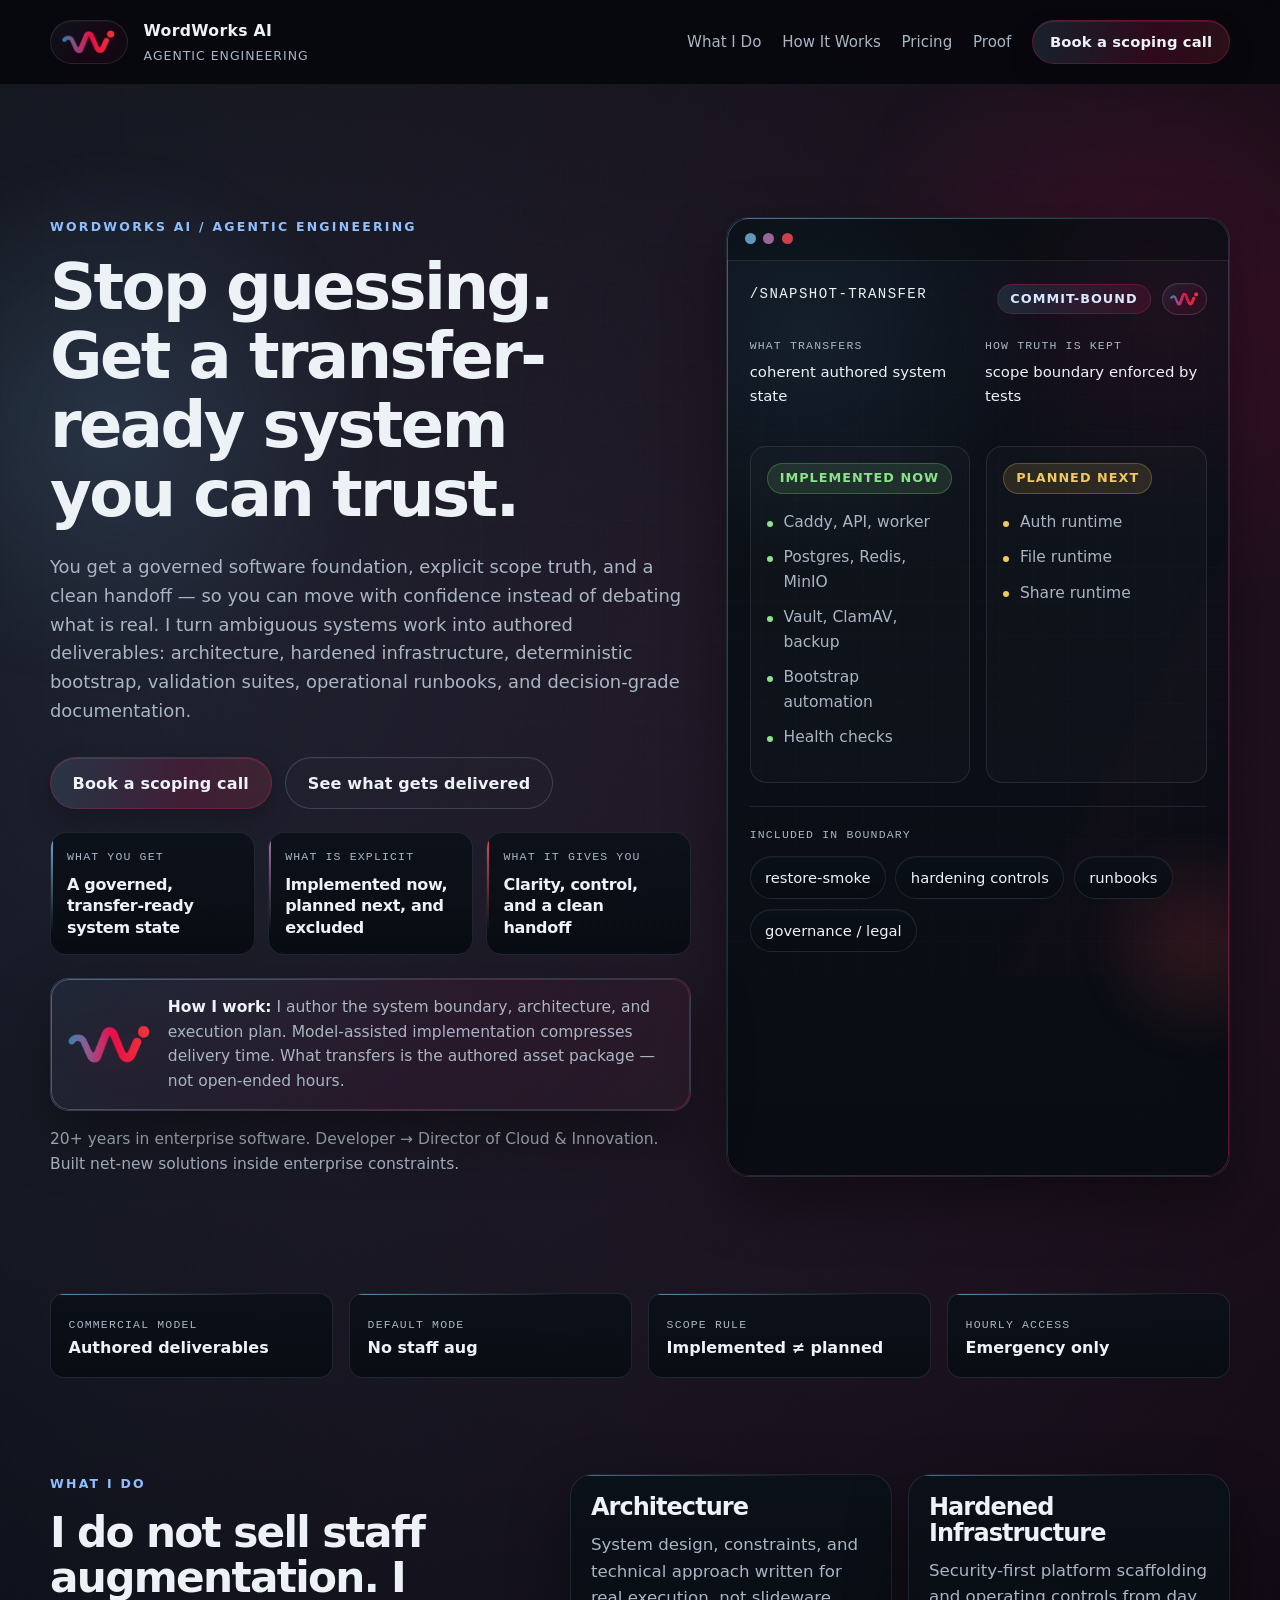
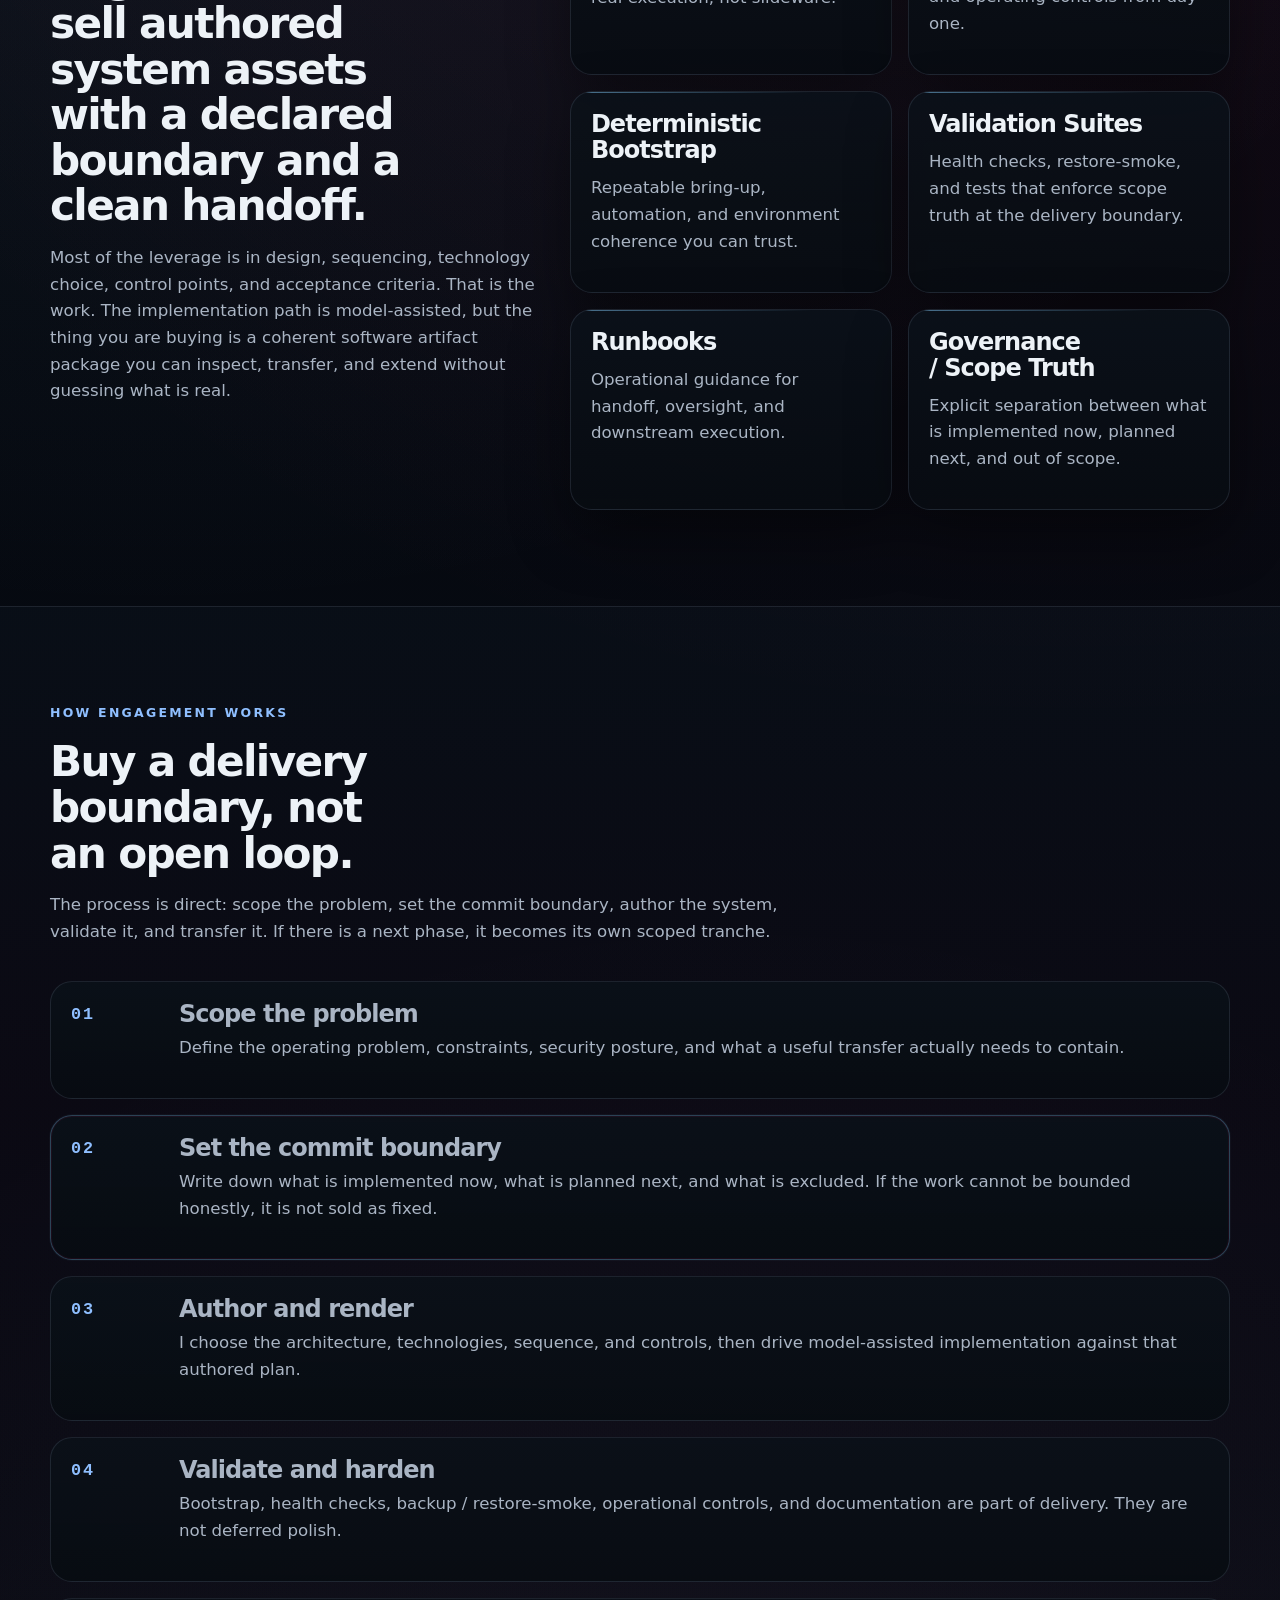
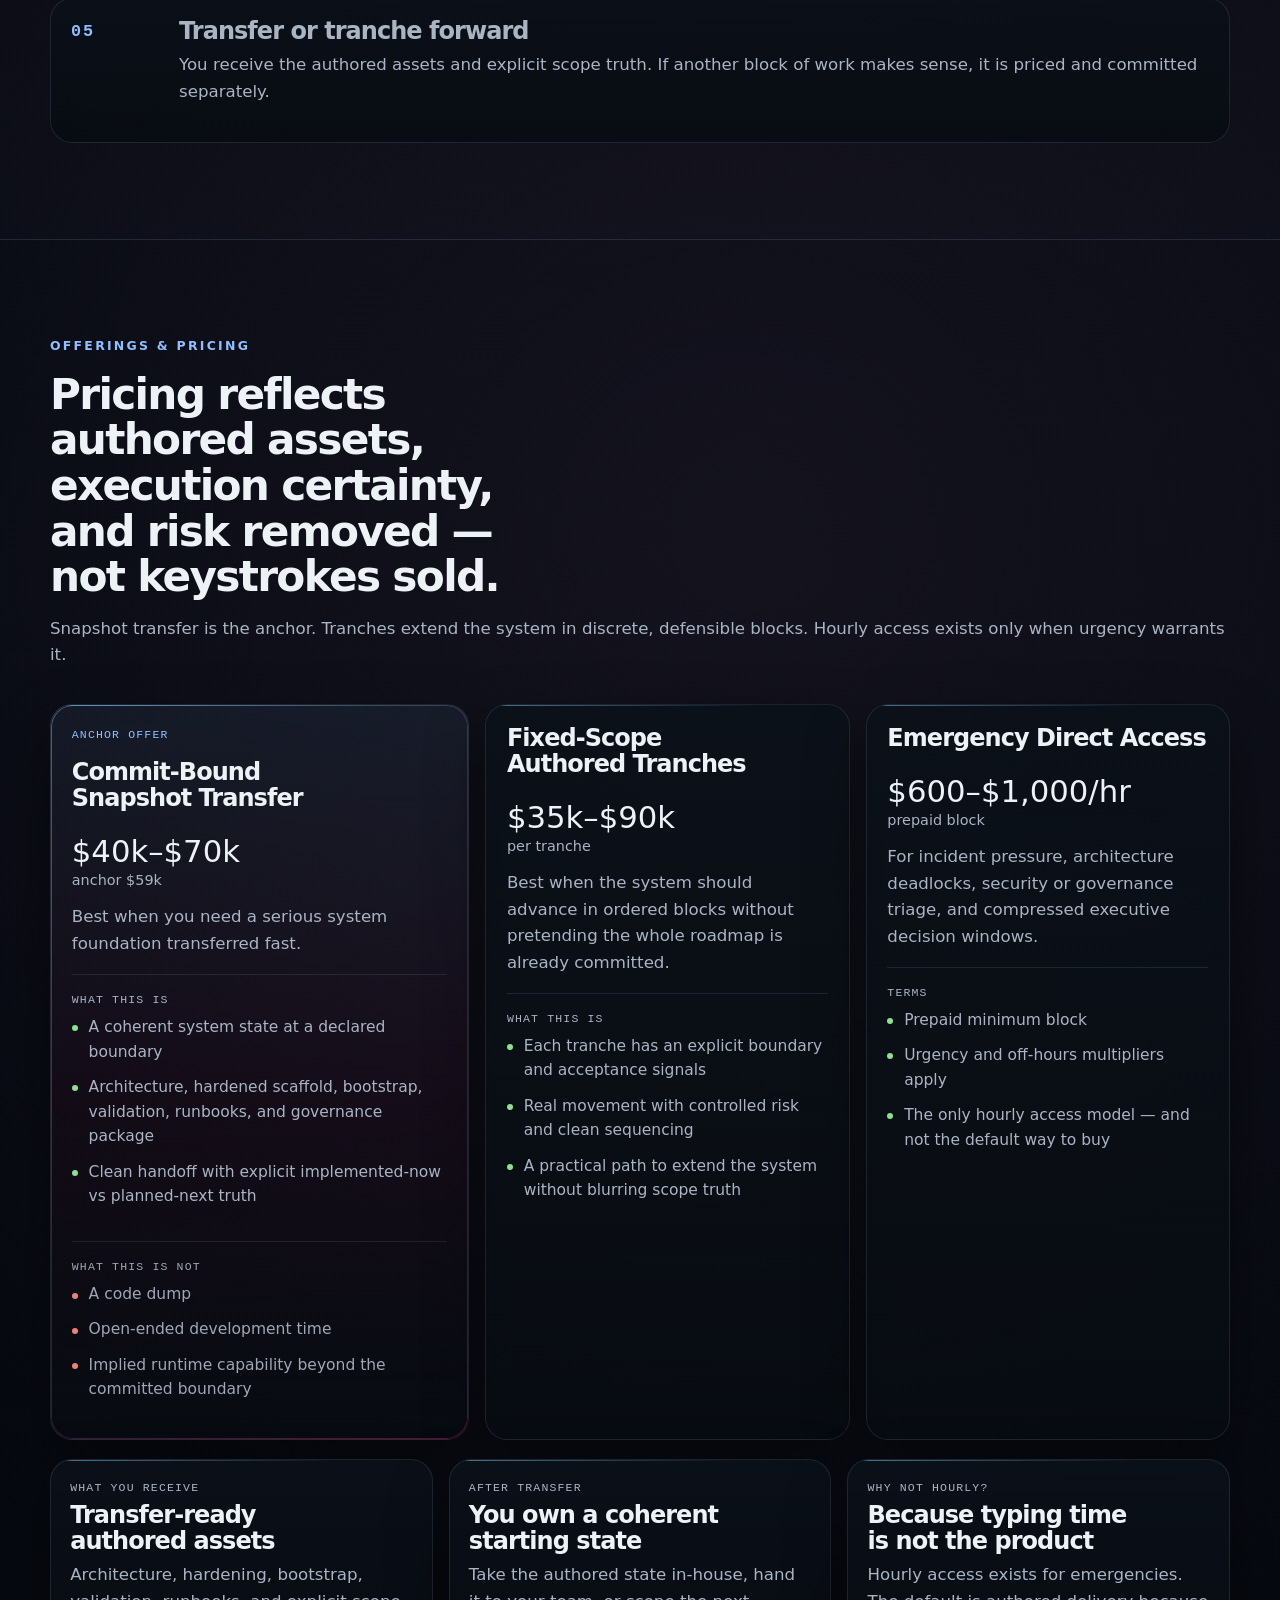
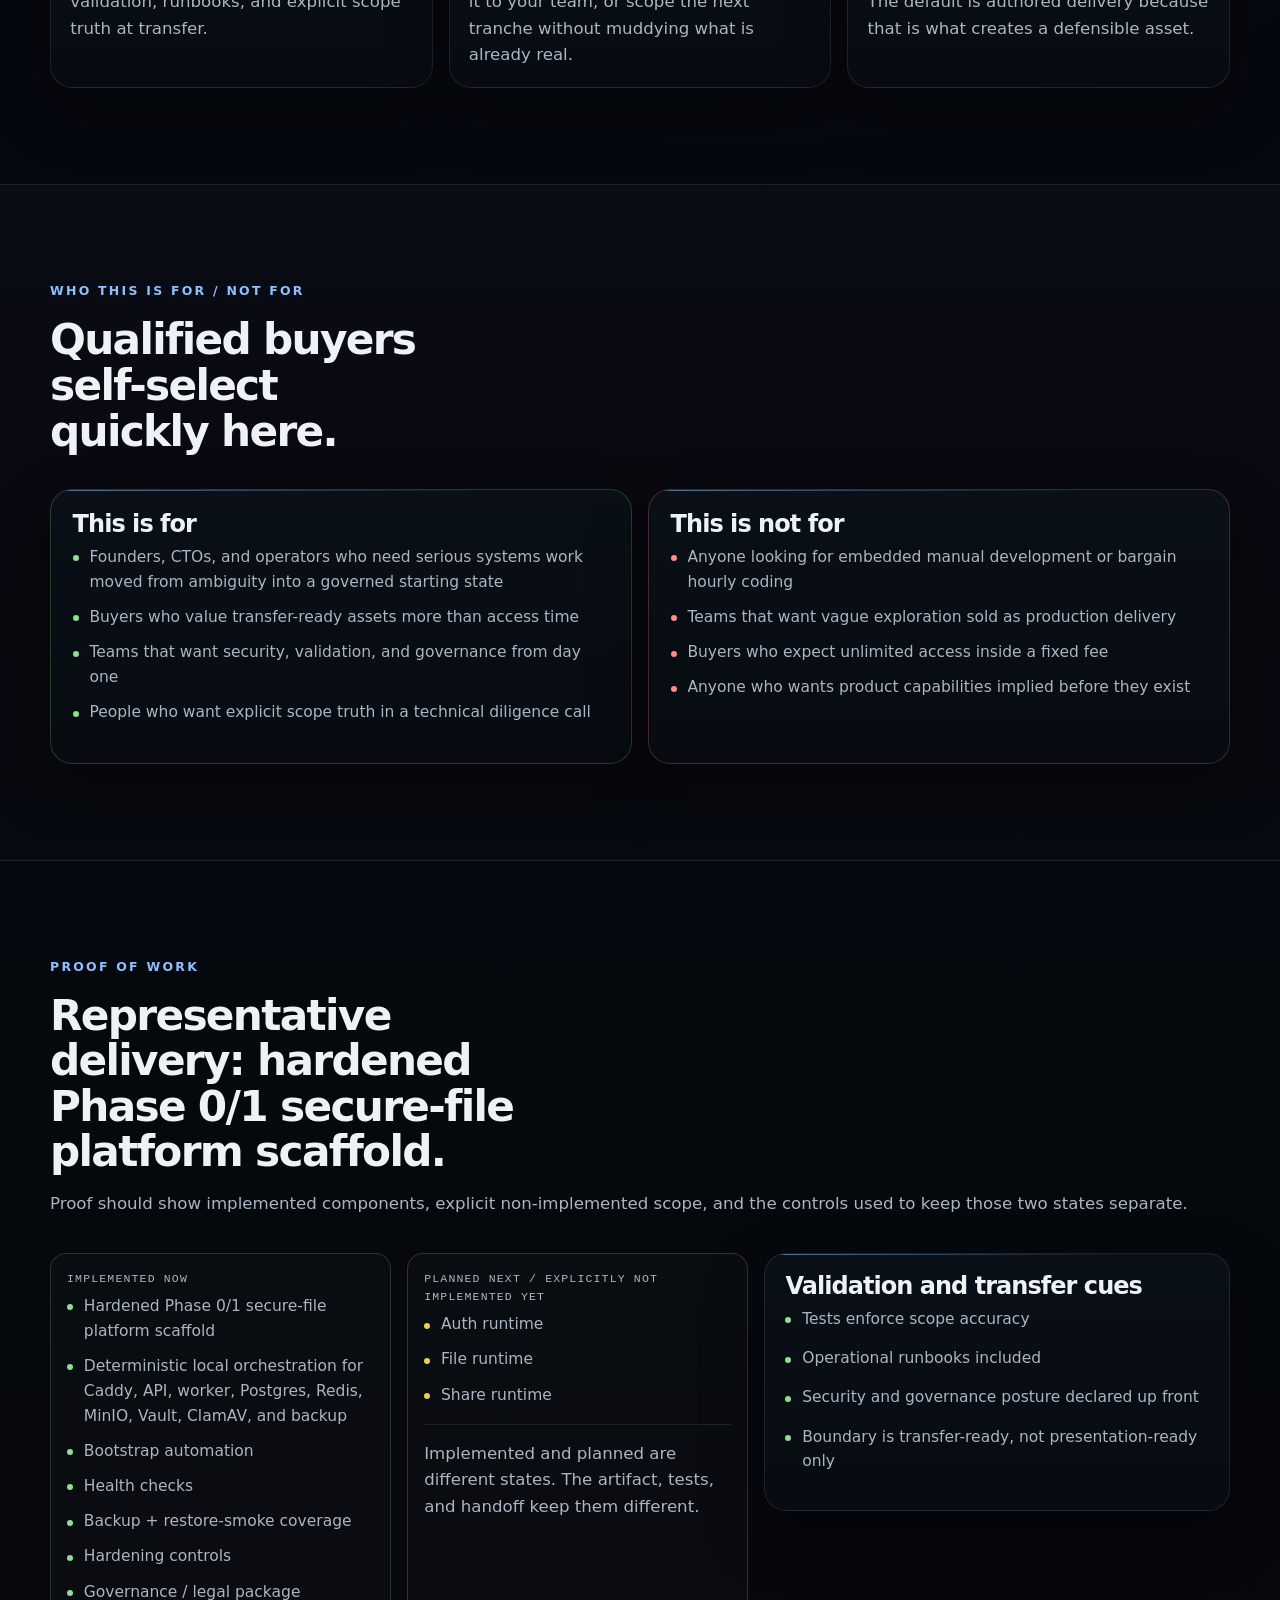
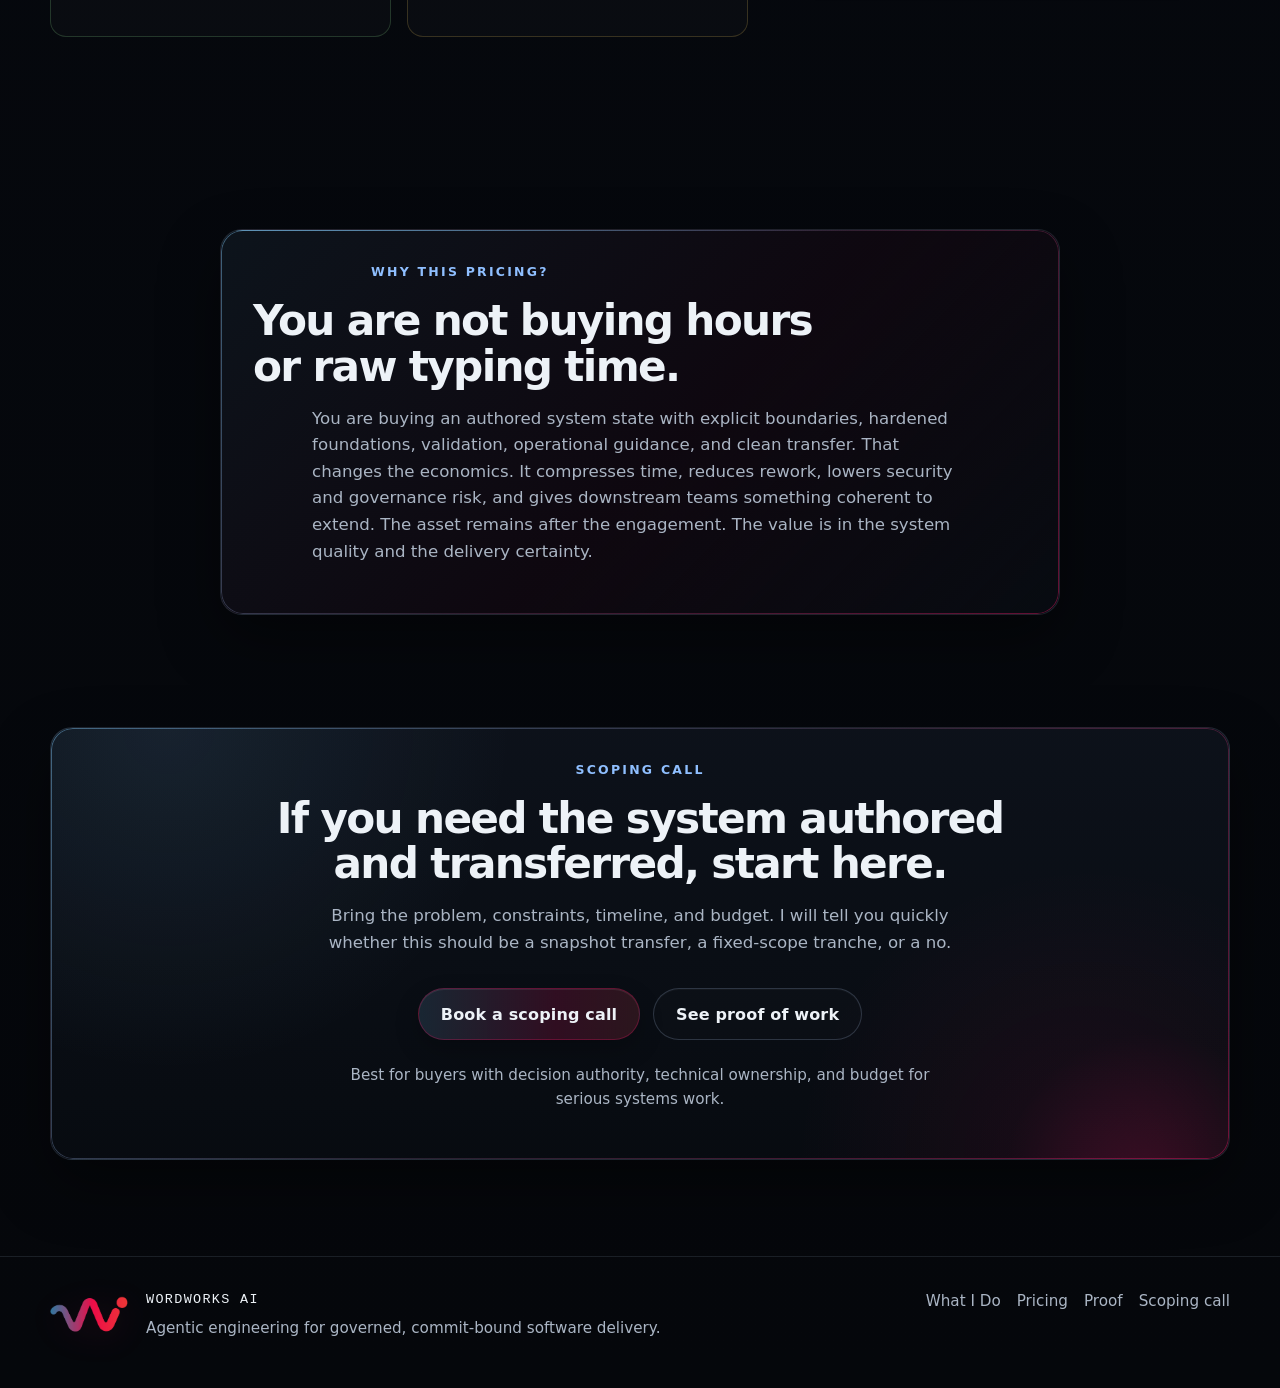
==== commit 4e022e69: "Refine landing page messaging and remove obsolete assets" ====
--- a/index.html
+++ b/index.html
@@ -6,13 +6,13 @@
     <title>WordWorks AI — Agentic Engineering</title>
     <meta
       name="description"
-      content="Commit-bound, governed software systems delivered as authored assets: architecture, hardened infrastructure, deterministic bootstrap, validation, runbooks, and scope truth."
+      content="Get a governed, transfer-ready software system with explicit scope truth, security-first foundations, and a clean handoff."
     >
     <meta name="theme-color" content="#05070b">
     <meta property="og:title" content="WordWorks AI — Agentic Engineering">
     <meta
       property="og:description"
-      content="Governed software systems, authored and delivered to commit."
+      content="Get a transfer-ready system you can trust — with explicit scope truth and clean transfer."
     >
     <meta property="og:type" content="website">
     <meta property="og:url" content="https://wordworks.ai/">
@@ -21,7 +21,7 @@
     <meta name="twitter:title" content="WordWorks AI — Agentic Engineering">
     <meta
       name="twitter:description"
-      content="Governed software systems, authored and delivered to commit."
+      content="Get a transfer-ready system you can trust — with explicit scope truth and clean transfer."
     >
     <meta name="twitter:image" content="https://wordworks.ai/assets/og-image.png">
     <link rel="canonical" href="https://wordworks.ai/">
@@ -68,31 +68,39 @@
         <div class="container hero-grid">
           <div class="hero-copy">
             <p class="eyebrow">WORDWORKS AI / AGENTIC ENGINEERING</p>
-            <h1>Governed software systems, authored and delivered to commit.</h1>
+            <h1>Stop guessing. Get a transfer-ready system you can trust.</h1>
             <p class="lede">
-              I turn ambiguous systems work into authored, transfer-ready deliverables: architecture, hardened infrastructure,
-              deterministic bootstrap, validation suites, operational runbooks, and decision-grade documentation.
-              I author the system, the execution plan, and the acceptance boundary, then use model-assisted implementation to render the committed artifact fast.
+              You get a governed software foundation, explicit scope truth, and a clean handoff — so you can move with confidence instead of debating what is real.
+              I turn ambiguous systems work into authored deliverables: architecture, hardened infrastructure, deterministic bootstrap, validation suites,
+              operational runbooks, and decision-grade documentation.
             </p>
 
             <div class="hero-actions">
               <a class="button" href="https://calendly.com/scott-caesar/30min" target="_blank" rel="noreferrer">Book a scoping call</a>
-              <a class="button button--ghost" href="#pricing">See delivery model</a>
-            </div>
-
-            <ul class="signal-list" aria-label="Key positioning points">
-              <li>Commit-bound delivery</li>
-              <li>Implemented vs planned is explicit</li>
-              <li>Security and governance from day one</li>
-              <li>Deliverables over hours</li>
-            </ul>
+              <a class="button button--ghost" href="#pricing">See what gets delivered</a>
+            </div>
+
+            <div class="hero-results" aria-label="What you get">
+              <article class="hero-result">
+                <p class="hero-result__label">What you get</p>
+                <p class="hero-result__title">A governed, transfer-ready system state</p>
+              </article>
+              <article class="hero-result">
+                <p class="hero-result__label">What is explicit</p>
+                <p class="hero-result__title">Implemented now, planned next, and excluded</p>
+              </article>
+              <article class="hero-result">
+                <p class="hero-result__label">What it gives you</p>
+                <p class="hero-result__title">Clarity, control, and a clean handoff</p>
+              </article>
+            </div>
 
             <div class="note-card">
               <img class="note-card__logo" src="assets/wordworks-mark-tight.png" alt="" width="898" height="412" loading="lazy">
               <p class="method-note">
-                <strong>Operator note:</strong>
-                I author the system boundary, architecture, and execution plan. Model-assisted implementation using Codex, ChatGPT Pro,
-                and Claude Code compresses delivery time. The deliverable is the system asset package — not access to the tools, and not manual keyboard hours.
+                <strong>How I work:</strong>
+                I author the system boundary, architecture, and execution plan. Model-assisted implementation compresses delivery time.
+                What transfers is the authored asset package — not open-ended hours.
               </p>
             </div>
 
@@ -100,10 +108,6 @@
           </div>
 
           <aside class="artifact-panel artifact-panel--brand" aria-label="Representative delivery artifact">
-            <div class="artifact-watermark" aria-hidden="true">
-              <img src="assets/wordworks-mark-tight.png" alt="" width="898" height="412" loading="lazy">
-            </div>
-
             <div class="artifact-panel__chrome">
               <span></span>
               <span></span>
@@ -113,17 +117,22 @@
             <div class="artifact-panel__body">
               <div class="artifact-header">
                 <p class="terminal-label">/snapshot-transfer</p>
-                <span class="status status--accent">commit-bound</span>
+                <div class="artifact-header__meta">
+                  <span class="status status--accent">commit-bound</span>
+                  <span class="artifact-mini-mark" aria-hidden="true">
+                    <img src="assets/wordworks-mark-tight.png" alt="" width="898" height="412" loading="lazy">
+                  </span>
+                </div>
               </div>
 
               <div class="artifact-meta">
                 <div>
-                  <p class="artifact-meta__label">transfer package</p>
+                  <p class="artifact-meta__label">what transfers</p>
                   <p class="artifact-meta__value">coherent authored system state</p>
                 </div>
                 <div>
-                  <p class="artifact-meta__label">acceptance</p>
-                  <p class="artifact-meta__value">scope truth enforced by tests</p>
+                  <p class="artifact-meta__label">how truth is kept</p>
+                  <p class="artifact-meta__value">scope boundary enforced by tests</p>
                 </div>
               </div>
 
@@ -462,7 +471,7 @@
             </p>
             <div class="hero-actions hero-actions--center">
               <a class="button" href="https://calendly.com/scott-caesar/30min" target="_blank" rel="noreferrer">Book a scoping call</a>
-              <a class="button button--ghost" href="#proof">Review proof of work</a>
+              <a class="button button--ghost" href="#proof">See proof of work</a>
             </div>
             <p class="cta-footnote">Best for buyers with decision authority, technical ownership, and budget for serious systems work.</p>
           </div>
--- a/styles.css
+++ b/styles.css
@@ -378,7 +378,7 @@
 }
 
 .lede {
-  max-width: 62ch;
+  max-width: 64ch;
   font-size: 1.12rem;
 }
 
@@ -393,16 +393,63 @@
   justify-content: center;
 }
 
-.signal-list {
-  display: flex;
-  flex-wrap: wrap;
-  gap: 0.75rem;
-  padding: 0;
+.hero-results {
+  display: grid;
+  grid-template-columns: repeat(3, minmax(0, 1fr));
+  gap: 0.85rem;
   margin: 0 0 1.4rem;
-  list-style: none;
-}
-
-.signal-list li,
+}
+
+.hero-result {
+  position: relative;
+  padding: 0.95rem 1rem 1rem;
+  border-radius: 1rem;
+  border: 1px solid var(--line);
+  background:
+    linear-gradient(180deg, rgba(11, 17, 25, 0.9), rgba(8, 12, 18, 0.95));
+  overflow: hidden;
+}
+
+.hero-result::before {
+  content: "";
+  position: absolute;
+  left: 0;
+  top: 0;
+  bottom: 0;
+  width: 2px;
+  opacity: 0.95;
+}
+
+.hero-result:nth-child(1)::before {
+  background: linear-gradient(180deg, var(--brand-blue), transparent 82%);
+}
+
+.hero-result:nth-child(2)::before {
+  background: linear-gradient(180deg, var(--brand-violet), transparent 82%);
+}
+
+.hero-result:nth-child(3)::before {
+  background: linear-gradient(180deg, var(--brand-coral), transparent 82%);
+}
+
+.hero-result__label {
+  margin: 0 0 0.45rem;
+  color: var(--text-muted);
+  font-family: ui-monospace, SFMono-Regular, Menlo, Monaco, Consolas, monospace;
+  font-size: 0.72rem;
+  letter-spacing: 0.1em;
+  text-transform: uppercase;
+}
+
+.hero-result__title {
+  margin: 0;
+  color: var(--text);
+  font-size: 1rem;
+  line-height: 1.35;
+  font-weight: 650;
+  letter-spacing: -0.02em;
+}
+
 .artifact-tags li {
   padding: 0.55rem 0.9rem;
   border-radius: var(--radius-pill);
@@ -506,17 +553,10 @@
 
 .artifact-panel {
   min-height: 100%;
-}
-
-.artifact-watermark {
-  position: absolute;
-  right: -1.5rem;
-  top: 3.25rem;
-  width: min(58%, 320px);
-  opacity: 0.08;
-  pointer-events: none;
-  z-index: 0;
-  filter: saturate(120%);
+  background:
+    radial-gradient(circle at 16% 12%, rgba(118, 184, 228, 0.09), transparent 24%),
+    radial-gradient(circle at 88% 10%, rgba(255, 24, 108, 0.08), transparent 22%),
+    linear-gradient(180deg, rgba(11, 17, 25, 0.97), rgba(8, 12, 18, 0.93));
 }
 
 .artifact-panel__chrome {
@@ -550,10 +590,44 @@
 .artifact-panel__body {
   position: relative;
   z-index: 1;
+  isolation: isolate;
   display: flex;
   flex-direction: column;
   gap: 1.4rem;
   padding: 1.4rem;
+}
+
+.artifact-panel__body::before {
+  content: "";
+  position: absolute;
+  inset: 0;
+  z-index: 0;
+  background:
+    linear-gradient(118deg, transparent 0 72%, rgba(255, 24, 108, 0.045) 76%, transparent 100%),
+    linear-gradient(rgba(118, 184, 228, 0.03) 1px, transparent 1px),
+    linear-gradient(90deg, rgba(118, 184, 228, 0.03) 1px, transparent 1px);
+  background-size: auto, 34px 34px, 34px 34px;
+  opacity: 0.5;
+  pointer-events: none;
+}
+
+.artifact-panel__body::after {
+  content: "";
+  position: absolute;
+  right: -5rem;
+  bottom: -5rem;
+  width: 14rem;
+  height: 14rem;
+  z-index: 0;
+  border-radius: 50%;
+  background: radial-gradient(circle, rgba(255, 76, 88, 0.16), transparent 70%);
+  filter: blur(12px);
+  pointer-events: none;
+}
+
+.artifact-panel__body > * {
+  position: relative;
+  z-index: 1;
 }
 
 .terminal-label,
@@ -582,6 +656,33 @@
   gap: 1rem;
 }
 
+.artifact-header__meta {
+  display: inline-flex;
+  align-items: center;
+  gap: 0.7rem;
+}
+
+.artifact-mini-mark {
+  width: 2.8rem;
+  min-width: 2.8rem;
+  height: 2rem;
+  padding: 0.28rem 0.42rem;
+  display: inline-flex;
+  align-items: center;
+  justify-content: center;
+  border-radius: var(--radius-pill);
+  border: 1px solid rgba(156, 176, 207, 0.2);
+  background:
+    linear-gradient(135deg, rgba(118, 184, 228, 0.1), rgba(255, 24, 108, 0.08) 55%, rgba(255, 76, 88, 0.06));
+  box-shadow: inset 0 1px 0 rgba(255, 255, 255, 0.04);
+}
+
+.artifact-mini-mark img {
+  width: 100%;
+  height: auto;
+  filter: drop-shadow(0 0 12px rgba(255, 24, 108, 0.1));
+}
+
 .artifact-meta {
   display: grid;
   grid-template-columns: repeat(2, minmax(0, 1fr));
@@ -625,7 +726,6 @@
 .split-card ul,
 .check-list,
 .timeline,
-.signal-list,
 .artifact-tags {
   padding-left: 0;
   list-style: none;
@@ -954,14 +1054,15 @@
 }
 
 .cta-card::after {
-  right: 0;
+  right: -4rem;
   left: auto;
   width: 18rem;
-  height: 9rem;
+  height: 18rem;
   top: auto;
-  bottom: -1.5rem;
-  background: url("assets/wordworks-mark-tight.png") no-repeat center / contain;
-  opacity: 0.06;
+  bottom: -10rem;
+  border-radius: 50%;
+  background: radial-gradient(circle, rgba(255, 24, 108, 0.14), transparent 70%);
+  opacity: 1;
 }
 
 .cta-card h2,
@@ -1070,7 +1171,8 @@
   .card-grid,
   .split-grid,
   .artifact-columns,
-  .proof-columns {
+  .proof-columns,
+  .hero-results {
     grid-template-columns: repeat(2, minmax(0, 1fr));
   }
 
@@ -1176,7 +1278,8 @@
   .split-grid,
   .artifact-columns,
   .proof-columns,
-  .artifact-meta {
+  .artifact-meta,
+  .hero-results {
     grid-template-columns: 1fr;
   }
 
@@ -1191,12 +1294,6 @@
 
   .note-card__logo {
     width: 72px;
-  }
-
-  .artifact-watermark {
-    width: 68%;
-    right: -2rem;
-    top: 5.75rem;
   }
 
   .objection-card,
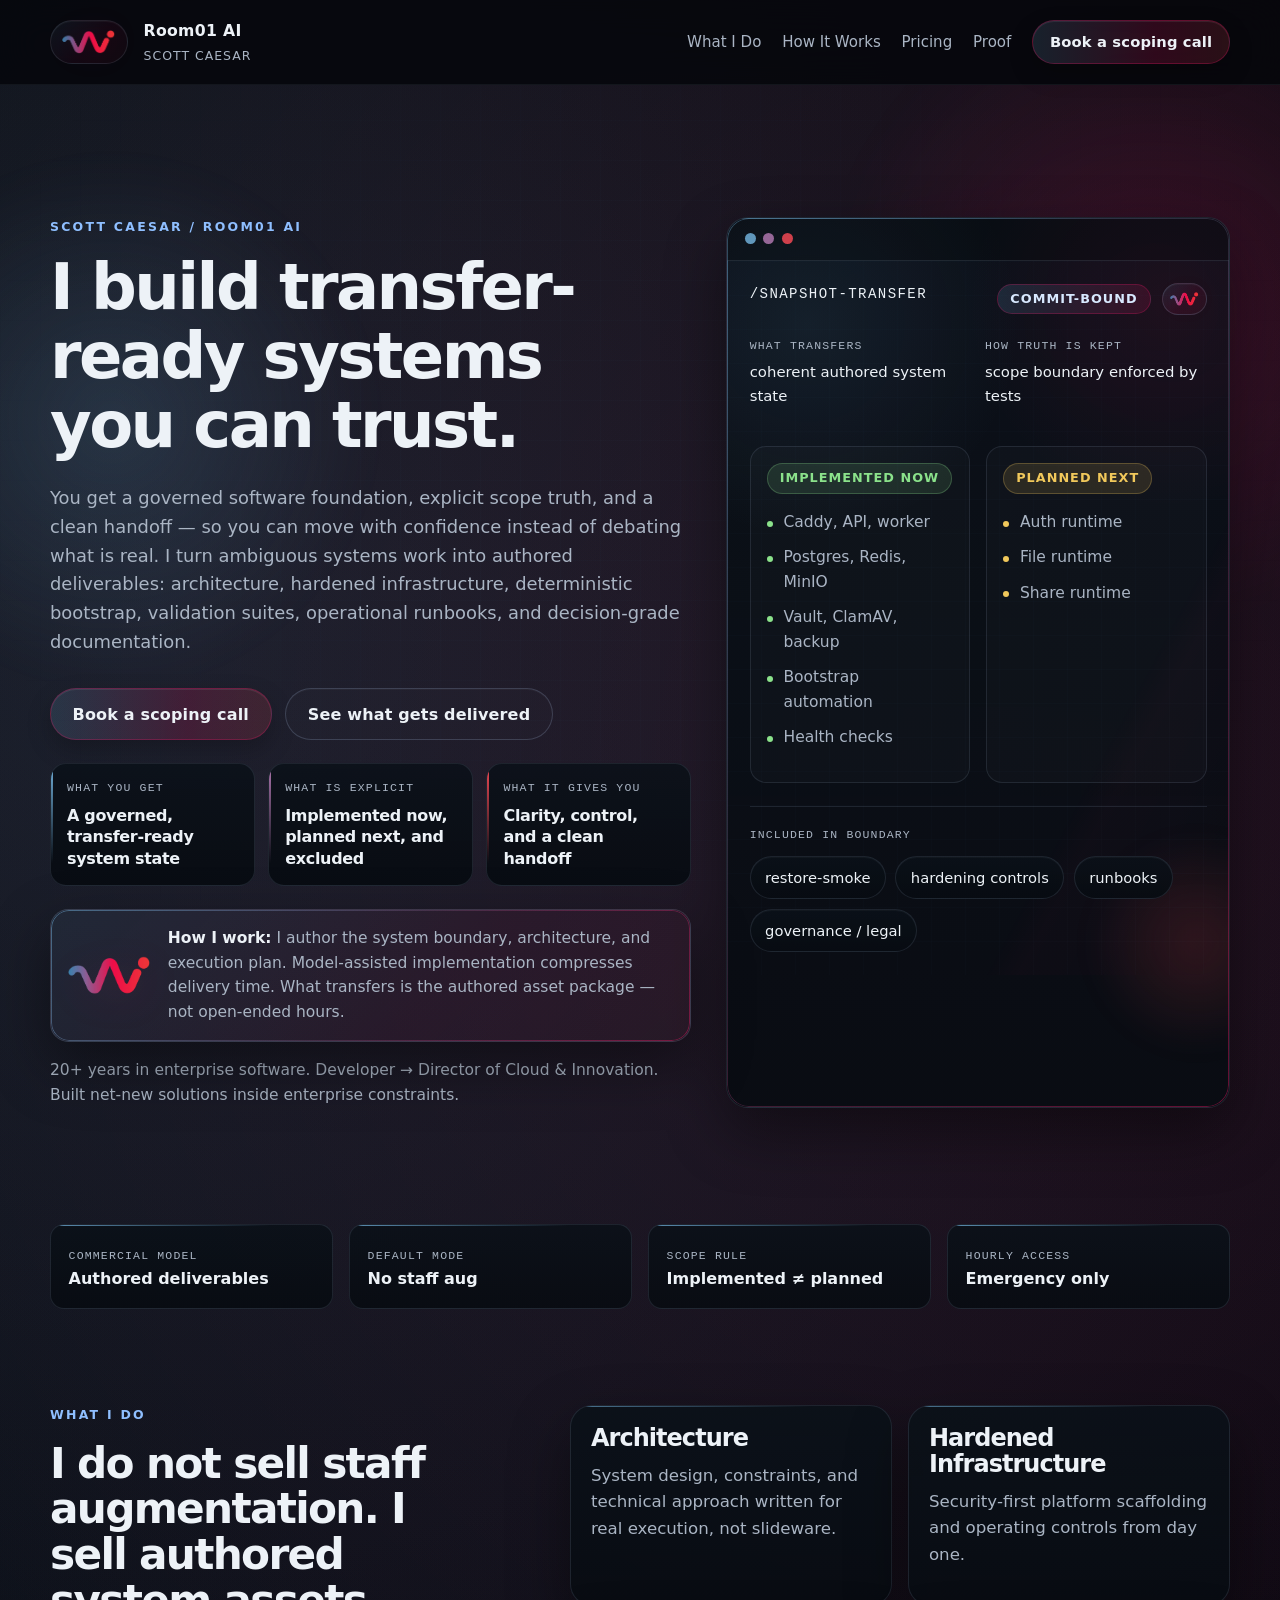
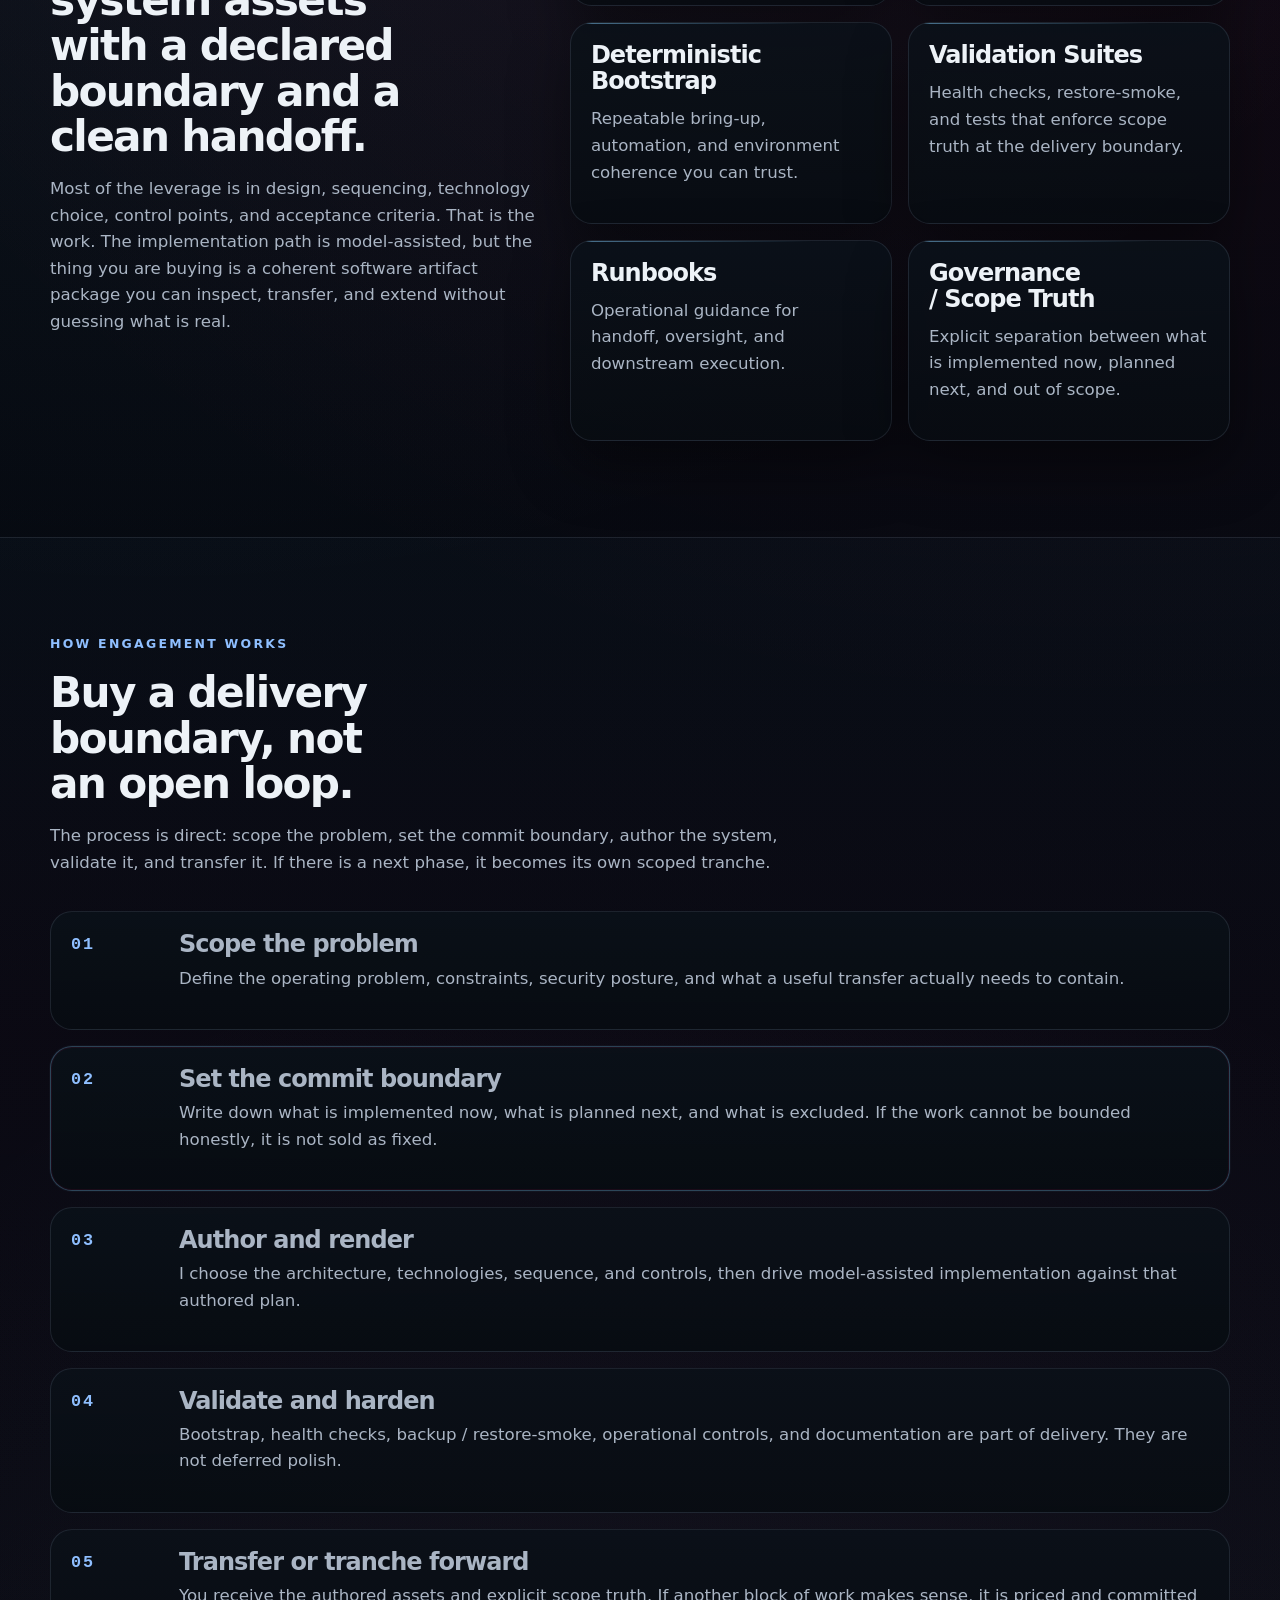
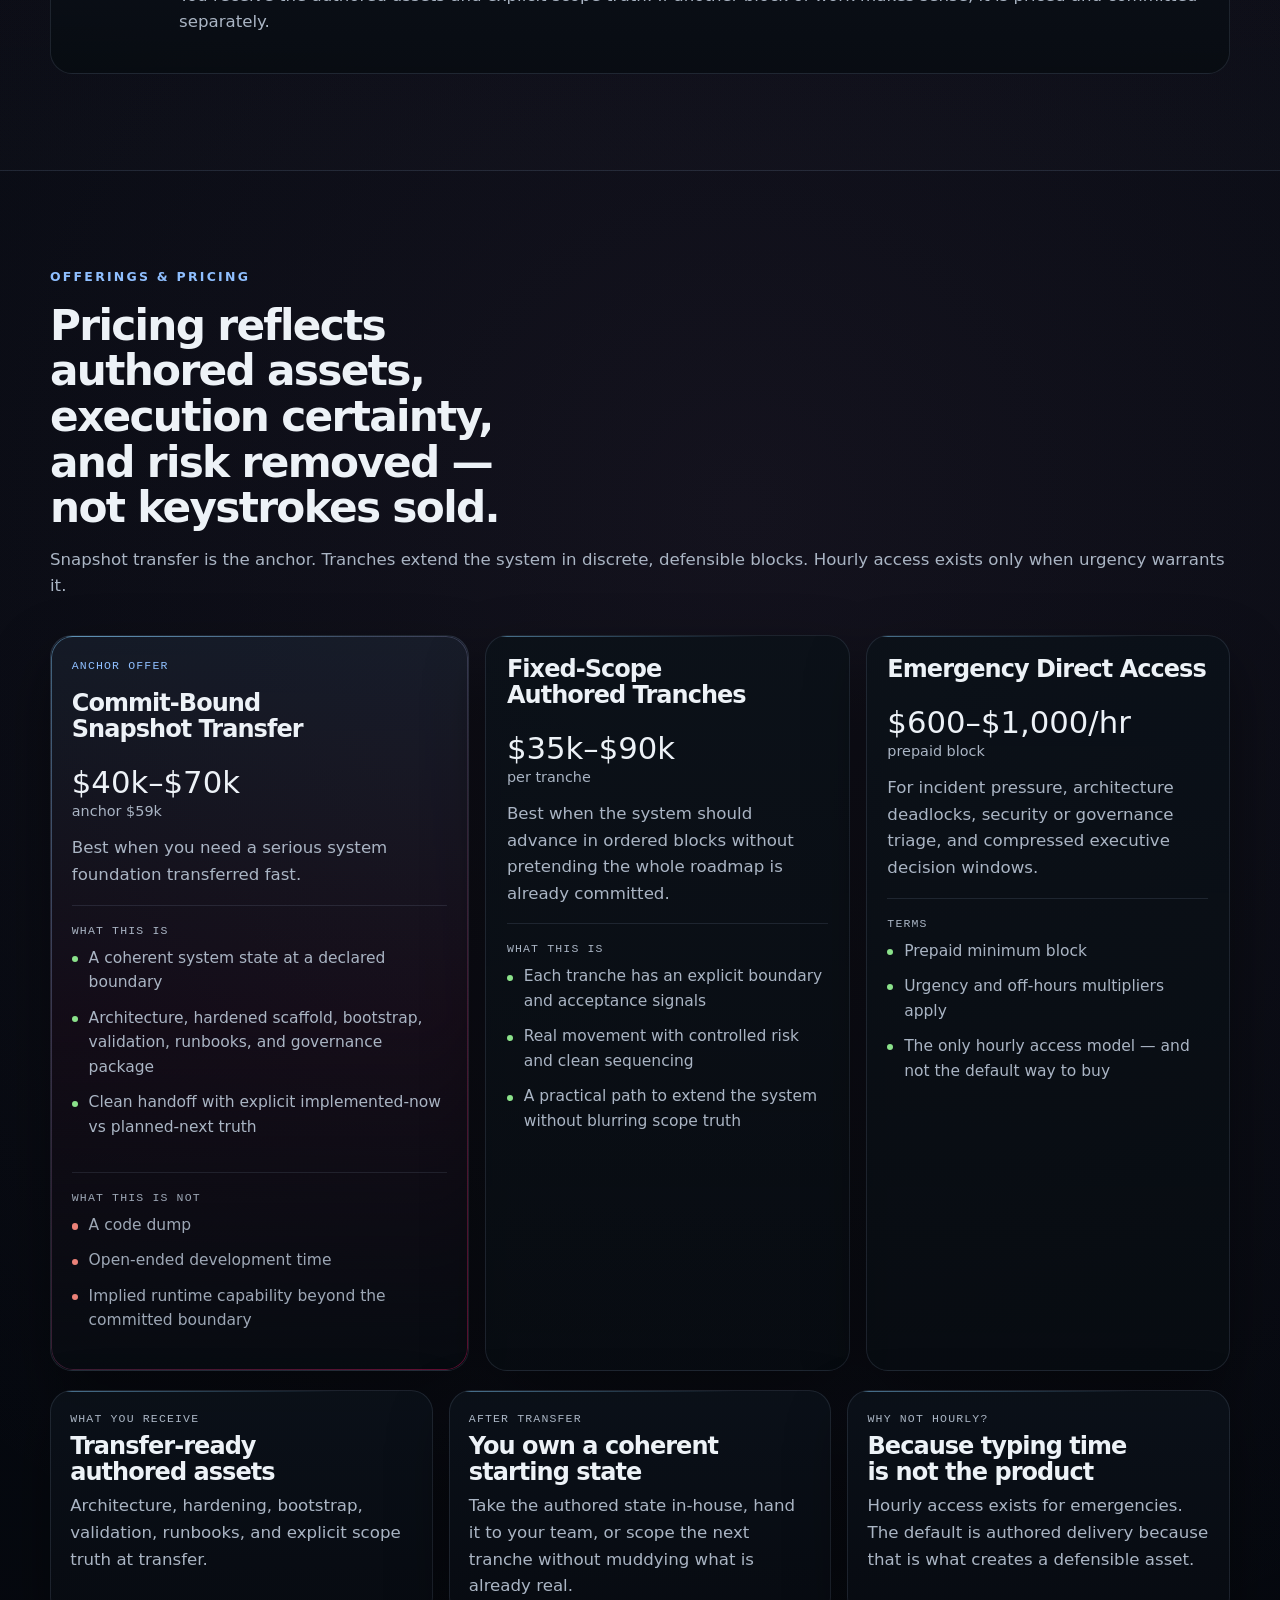
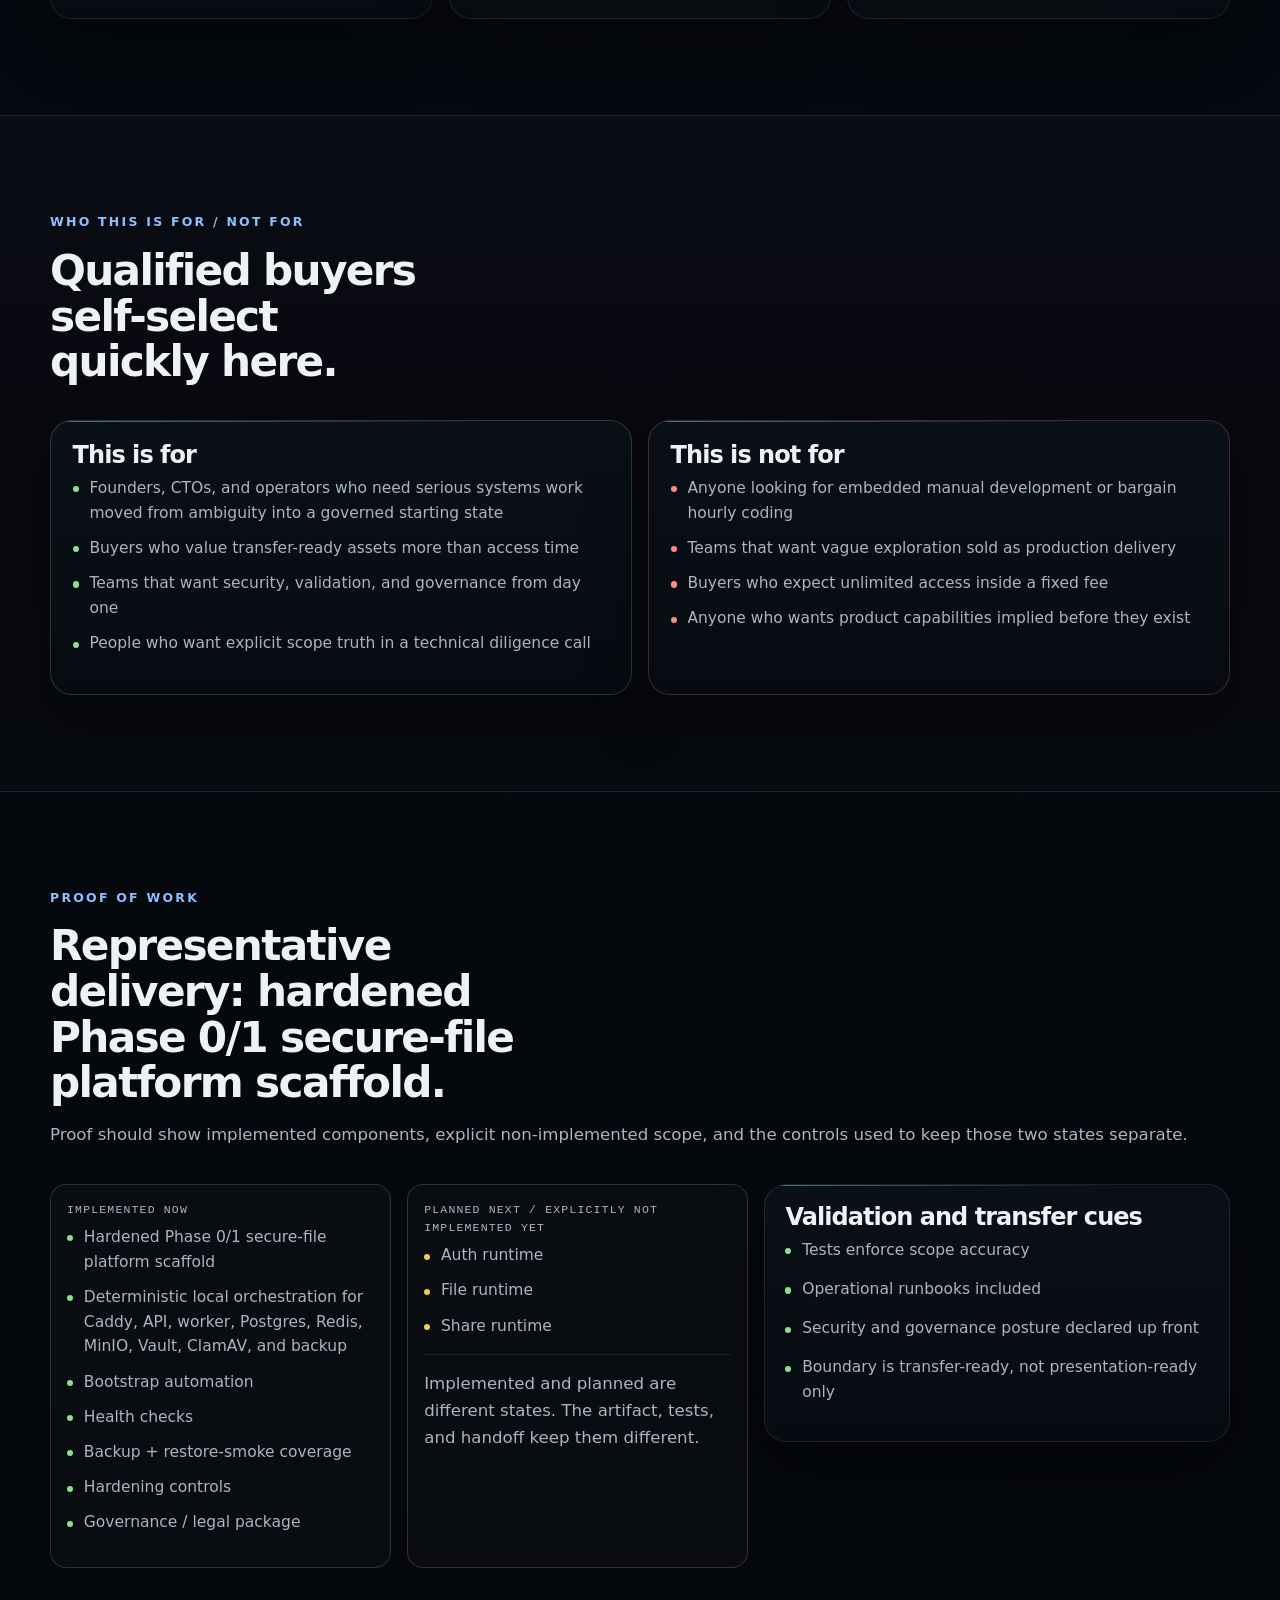
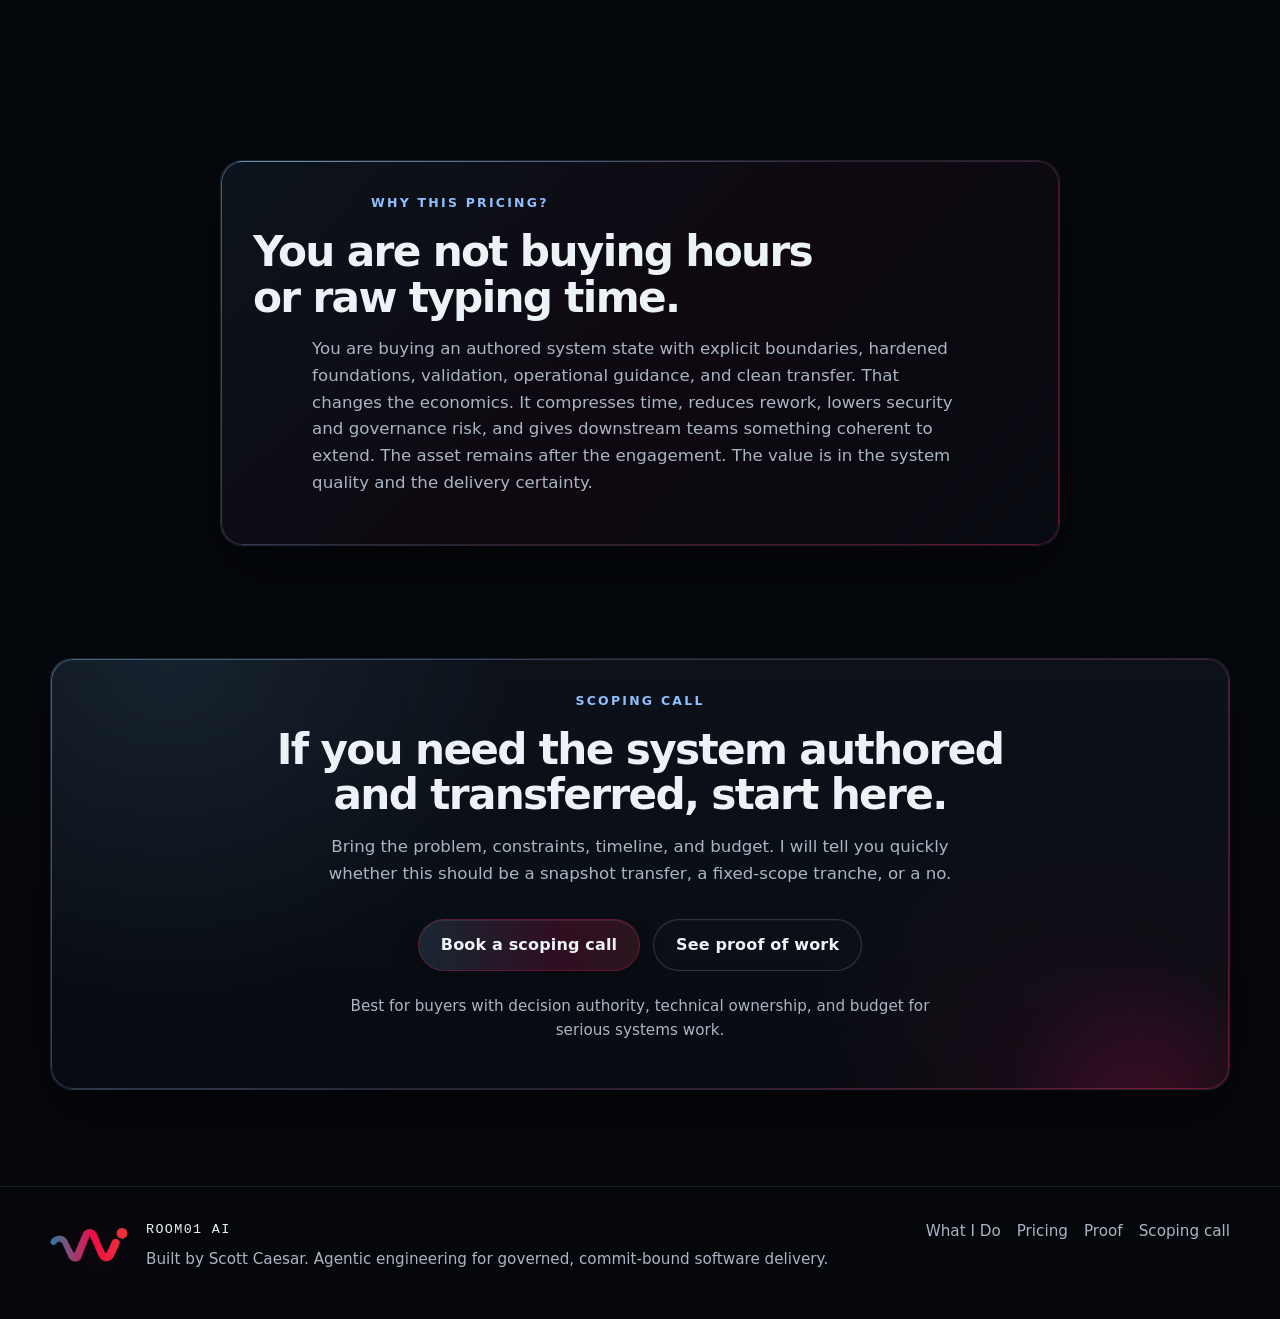
==== commit 4ae0694e: "Rebrand site to Room01 AI and Scott Caesar" ====
--- a/index.html
+++ b/index.html
@@ -3,28 +3,28 @@
   <head>
     <meta charset="utf-8">
     <meta name="viewport" content="width=device-width, initial-scale=1">
-    <title>WordWorks AI — Agentic Engineering</title>
+    <title>Scott Caesar — Room01 AI</title>
     <meta
       name="description"
       content="Get a governed, transfer-ready software system with explicit scope truth, security-first foundations, and a clean handoff."
     >
     <meta name="theme-color" content="#05070b">
-    <meta property="og:title" content="WordWorks AI — Agentic Engineering">
+    <meta property="og:title" content="Scott Caesar — Room01 AI">
     <meta
       property="og:description"
       content="Get a transfer-ready system you can trust — with explicit scope truth and clean transfer."
     >
     <meta property="og:type" content="website">
-    <meta property="og:url" content="https://wordworks.ai/">
-    <meta property="og:image" content="https://wordworks.ai/assets/og-image.png">
+    <meta property="og:url" content="https://room01.ai/">
+    <meta property="og:image" content="https://room01.ai/assets/room01-mark.png">
     <meta name="twitter:card" content="summary_large_image">
-    <meta name="twitter:title" content="WordWorks AI — Agentic Engineering">
+    <meta name="twitter:title" content="Scott Caesar — Room01 AI">
     <meta
       name="twitter:description"
       content="Get a transfer-ready system you can trust — with explicit scope truth and clean transfer."
     >
-    <meta name="twitter:image" content="https://wordworks.ai/assets/og-image.png">
-    <link rel="canonical" href="https://wordworks.ai/">
+    <meta name="twitter:image" content="https://room01.ai/assets/room01-mark.png">
+    <link rel="canonical" href="https://room01.ai/">
     <link rel="icon" href="assets/favicon.png" type="image/png">
     <link rel="apple-touch-icon" href="assets/apple-touch-icon.png">
     <link rel="stylesheet" href="styles.css">
@@ -36,13 +36,13 @@
 
     <header class="site-header">
       <div class="container header-row">
-        <a class="brand" href="#top" aria-label="WordWorks AI home">
+        <a class="brand" href="#top" aria-label="Room01 AI home">
           <span class="brand-mark" aria-hidden="true">
-            <img class="brand-logo" src="assets/wordworks-mark-tight.png" alt="" width="898" height="412">
+            <img class="brand-logo" src="assets/room01-mark-tight.png" alt="" width="898" height="412">
           </span>
           <span class="brand-copy">
-            <strong>WordWorks AI</strong>
-            <span>Agentic Engineering</span>
+            <strong>Room01 AI</strong>
+            <span>Scott Caesar</span>
           </span>
         </a>
 
@@ -67,8 +67,8 @@
       <section class="hero section section--first">
         <div class="container hero-grid">
           <div class="hero-copy">
-            <p class="eyebrow">WORDWORKS AI / AGENTIC ENGINEERING</p>
-            <h1>Stop guessing. Get a transfer-ready system you can trust.</h1>
+            <p class="eyebrow">SCOTT CAESAR / ROOM01 AI</p>
+            <h1>I build transfer-ready systems you can trust.</h1>
             <p class="lede">
               You get a governed software foundation, explicit scope truth, and a clean handoff — so you can move with confidence instead of debating what is real.
               I turn ambiguous systems work into authored deliverables: architecture, hardened infrastructure, deterministic bootstrap, validation suites,
@@ -96,7 +96,7 @@
             </div>
 
             <div class="note-card">
-              <img class="note-card__logo" src="assets/wordworks-mark-tight.png" alt="" width="898" height="412" loading="lazy">
+              <img class="note-card__logo" src="assets/room01-mark-tight.png" alt="" width="898" height="412" loading="lazy">
               <p class="method-note">
                 <strong>How I work:</strong>
                 I author the system boundary, architecture, and execution plan. Model-assisted implementation compresses delivery time.
@@ -120,7 +120,7 @@
                 <div class="artifact-header__meta">
                   <span class="status status--accent">commit-bound</span>
                   <span class="artifact-mini-mark" aria-hidden="true">
-                    <img src="assets/wordworks-mark-tight.png" alt="" width="898" height="412" loading="lazy">
+                    <img src="assets/room01-mark-tight.png" alt="" width="898" height="412" loading="lazy">
                   </span>
                 </div>
               </div>
@@ -483,11 +483,11 @@
       <div class="container footer-row">
         <div class="footer-brand-group">
           <span class="footer-logo-wrap" aria-hidden="true">
-            <img class="footer-logo" src="assets/wordworks-mark-tight.png" alt="" width="898" height="412" loading="lazy">
+            <img class="footer-logo" src="assets/room01-mark-tight.png" alt="" width="898" height="412" loading="lazy">
           </span>
           <div>
-            <p class="footer-brand">WordWorks AI</p>
-            <p class="footer-copy">Agentic engineering for governed, commit-bound software delivery.</p>
+            <p class="footer-brand">Room01 AI</p>
+            <p class="footer-copy">Built by Scott Caesar. Agentic engineering for governed, commit-bound software delivery.</p>
           </div>
         </div>
         <div class="footer-links">
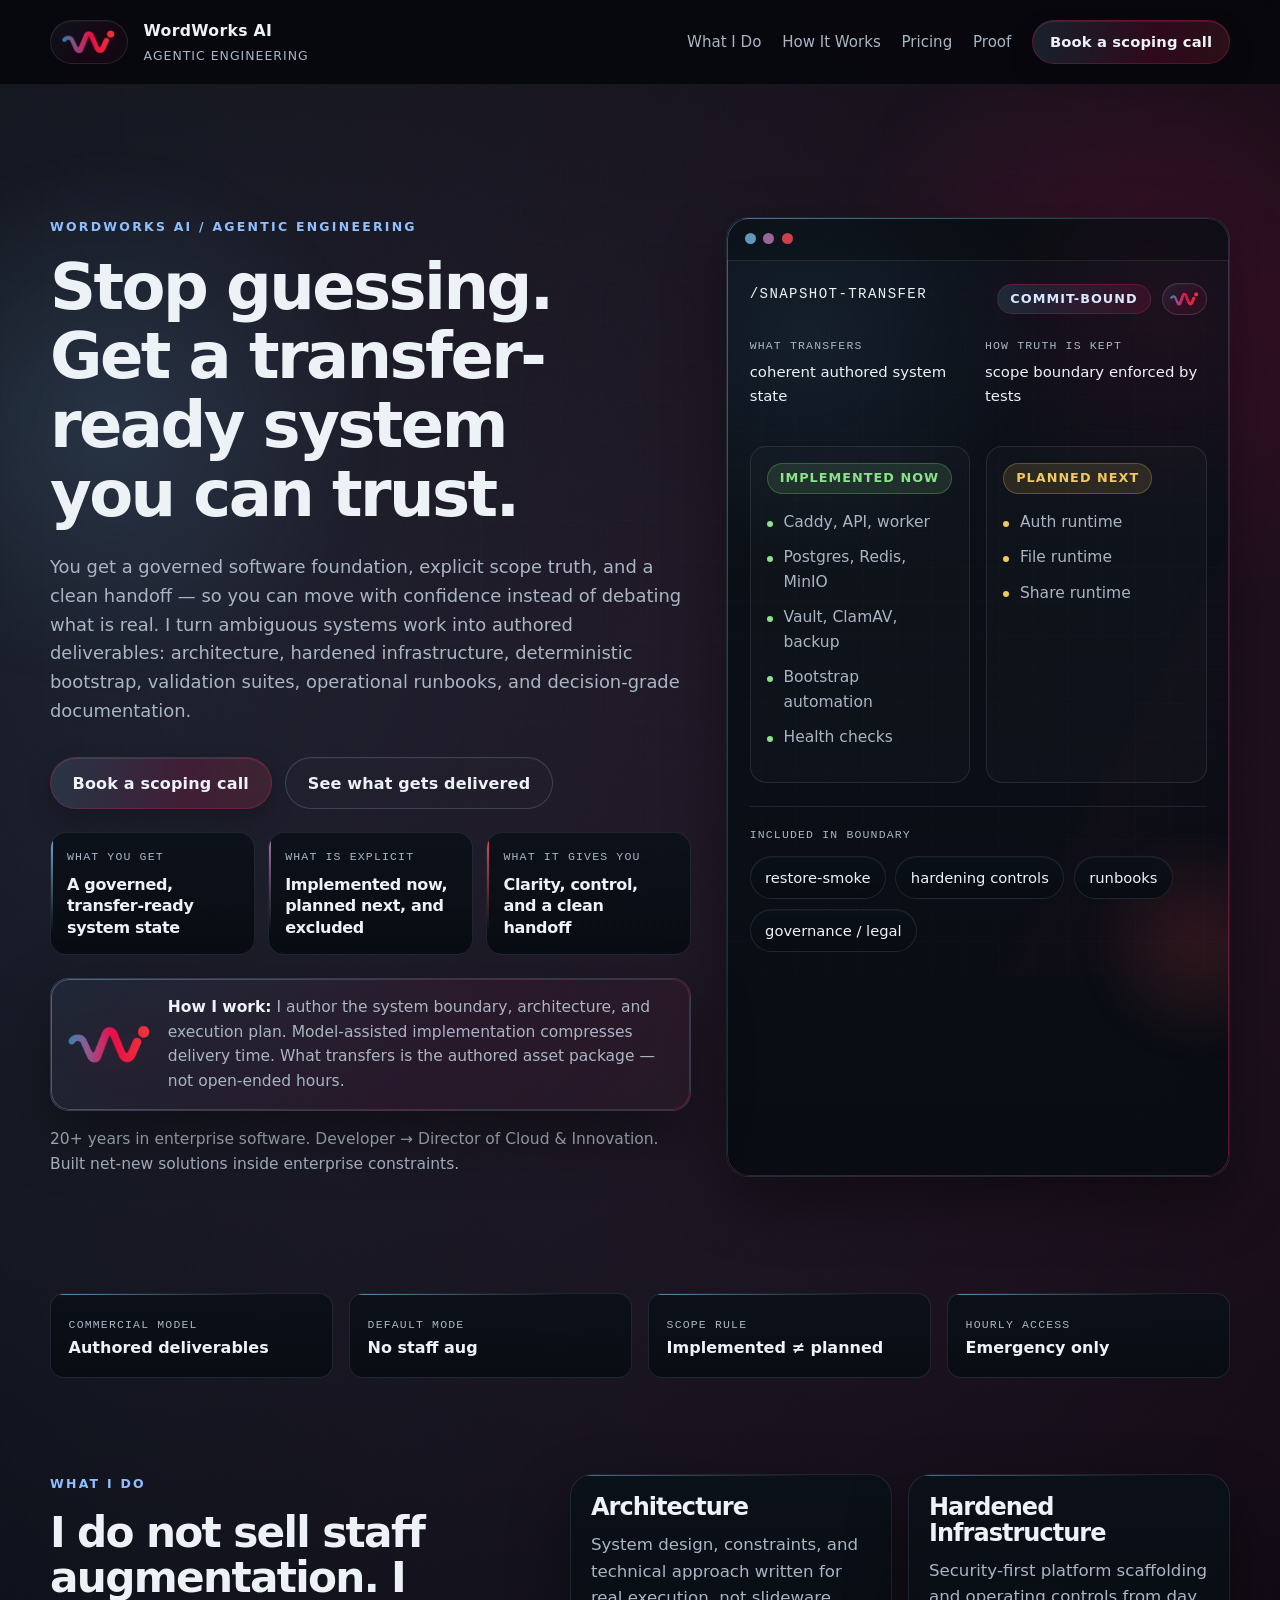
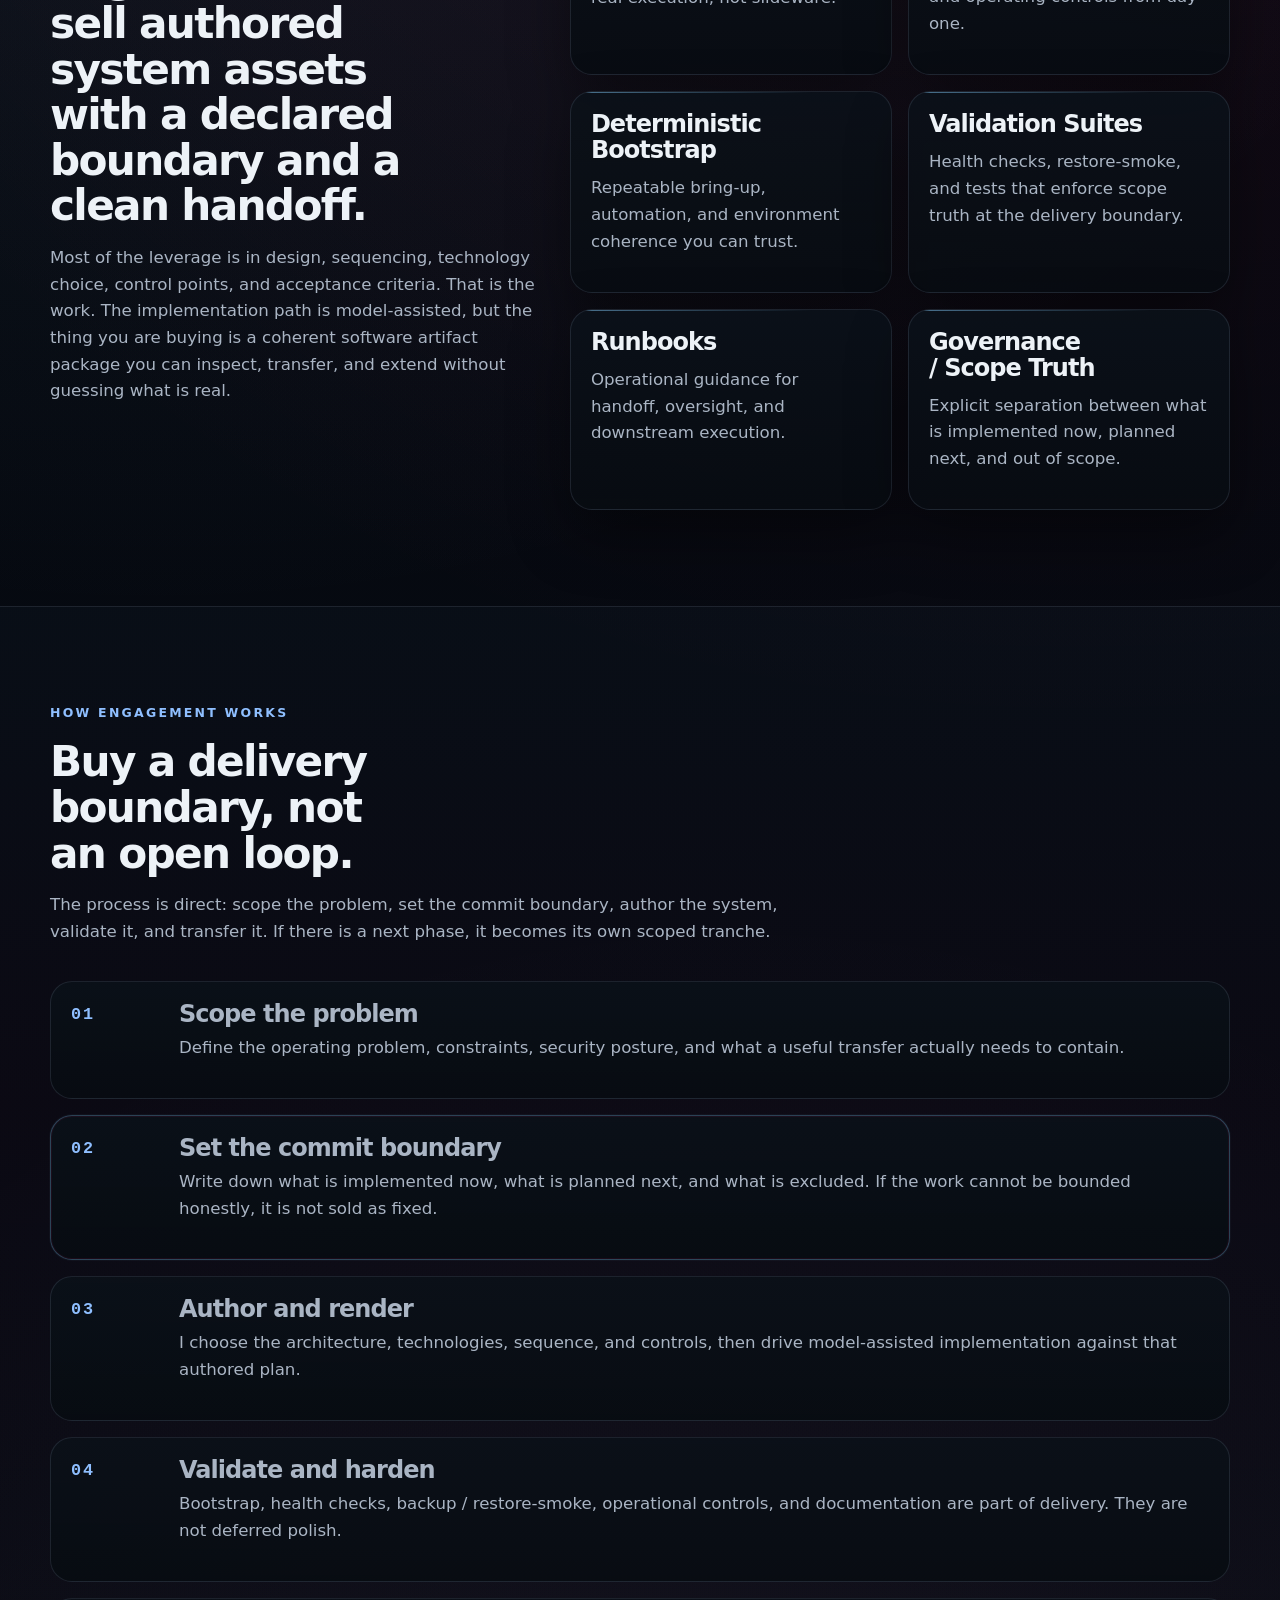
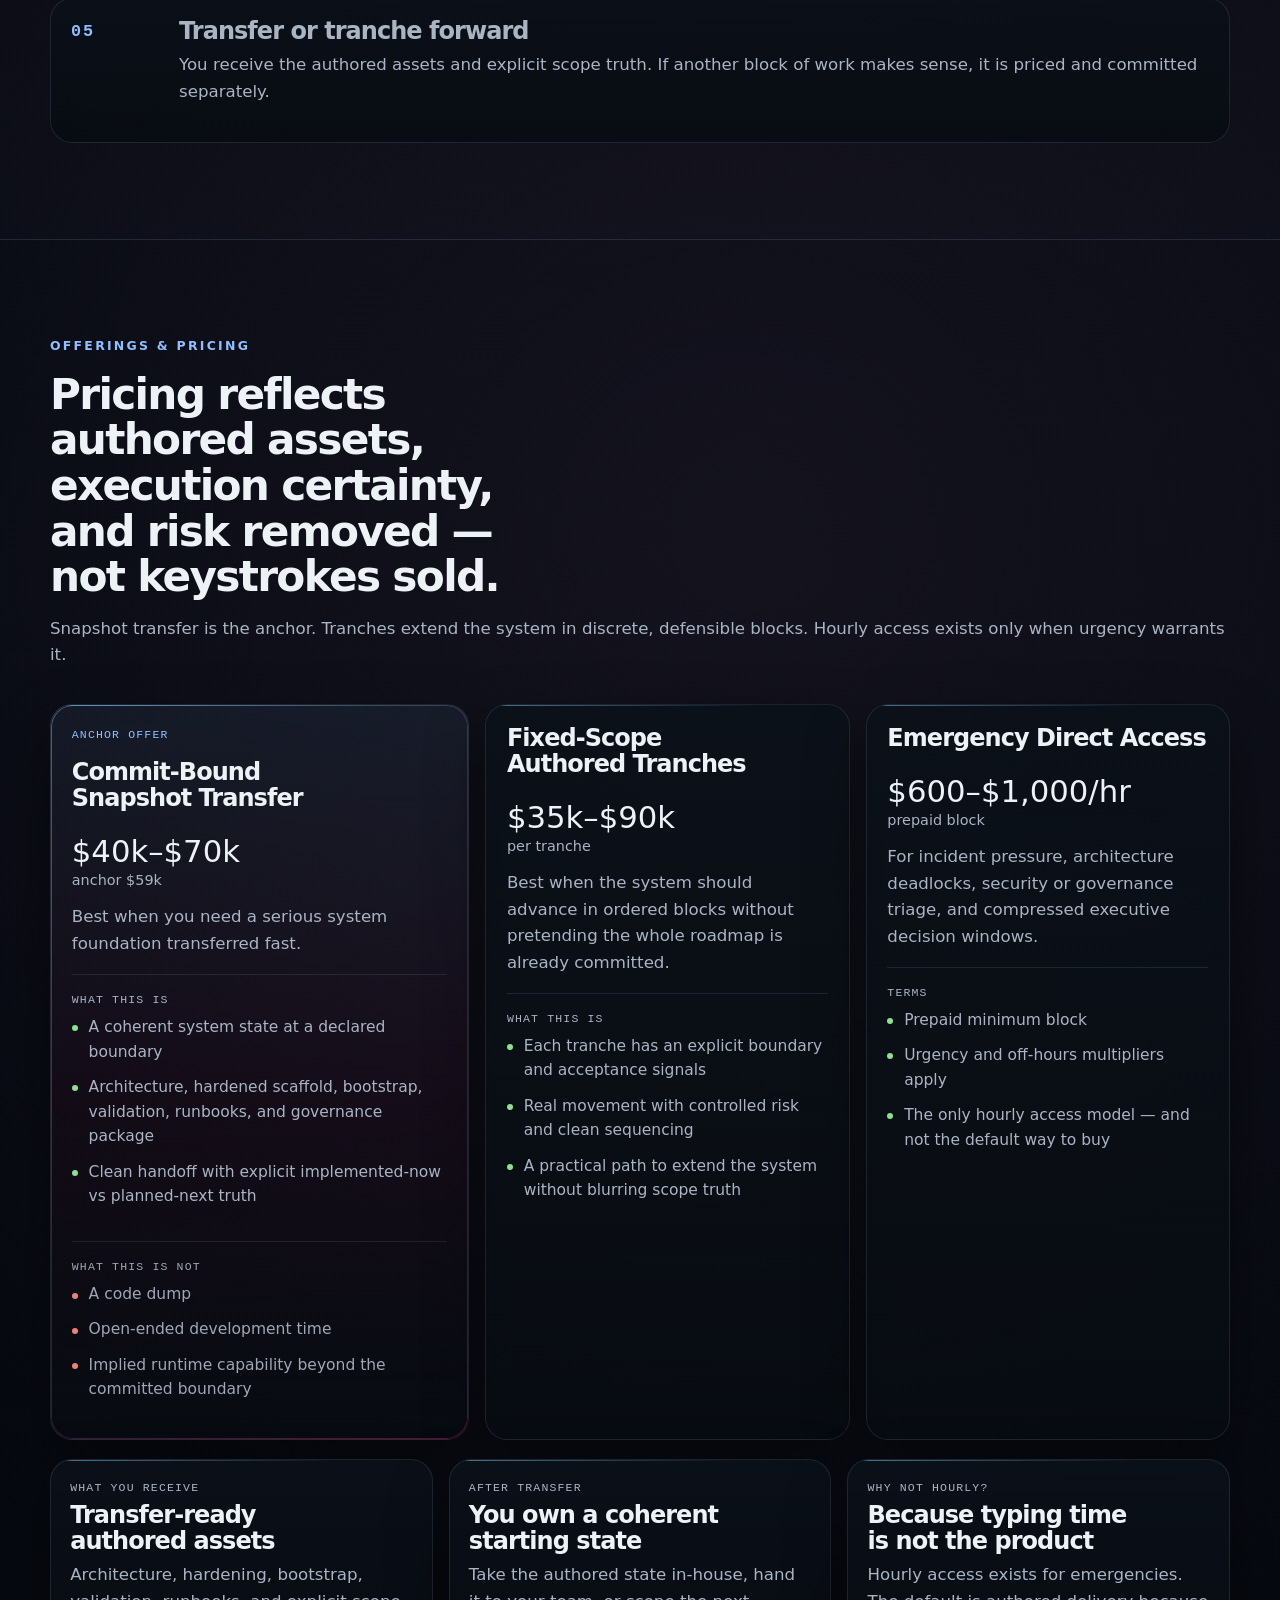
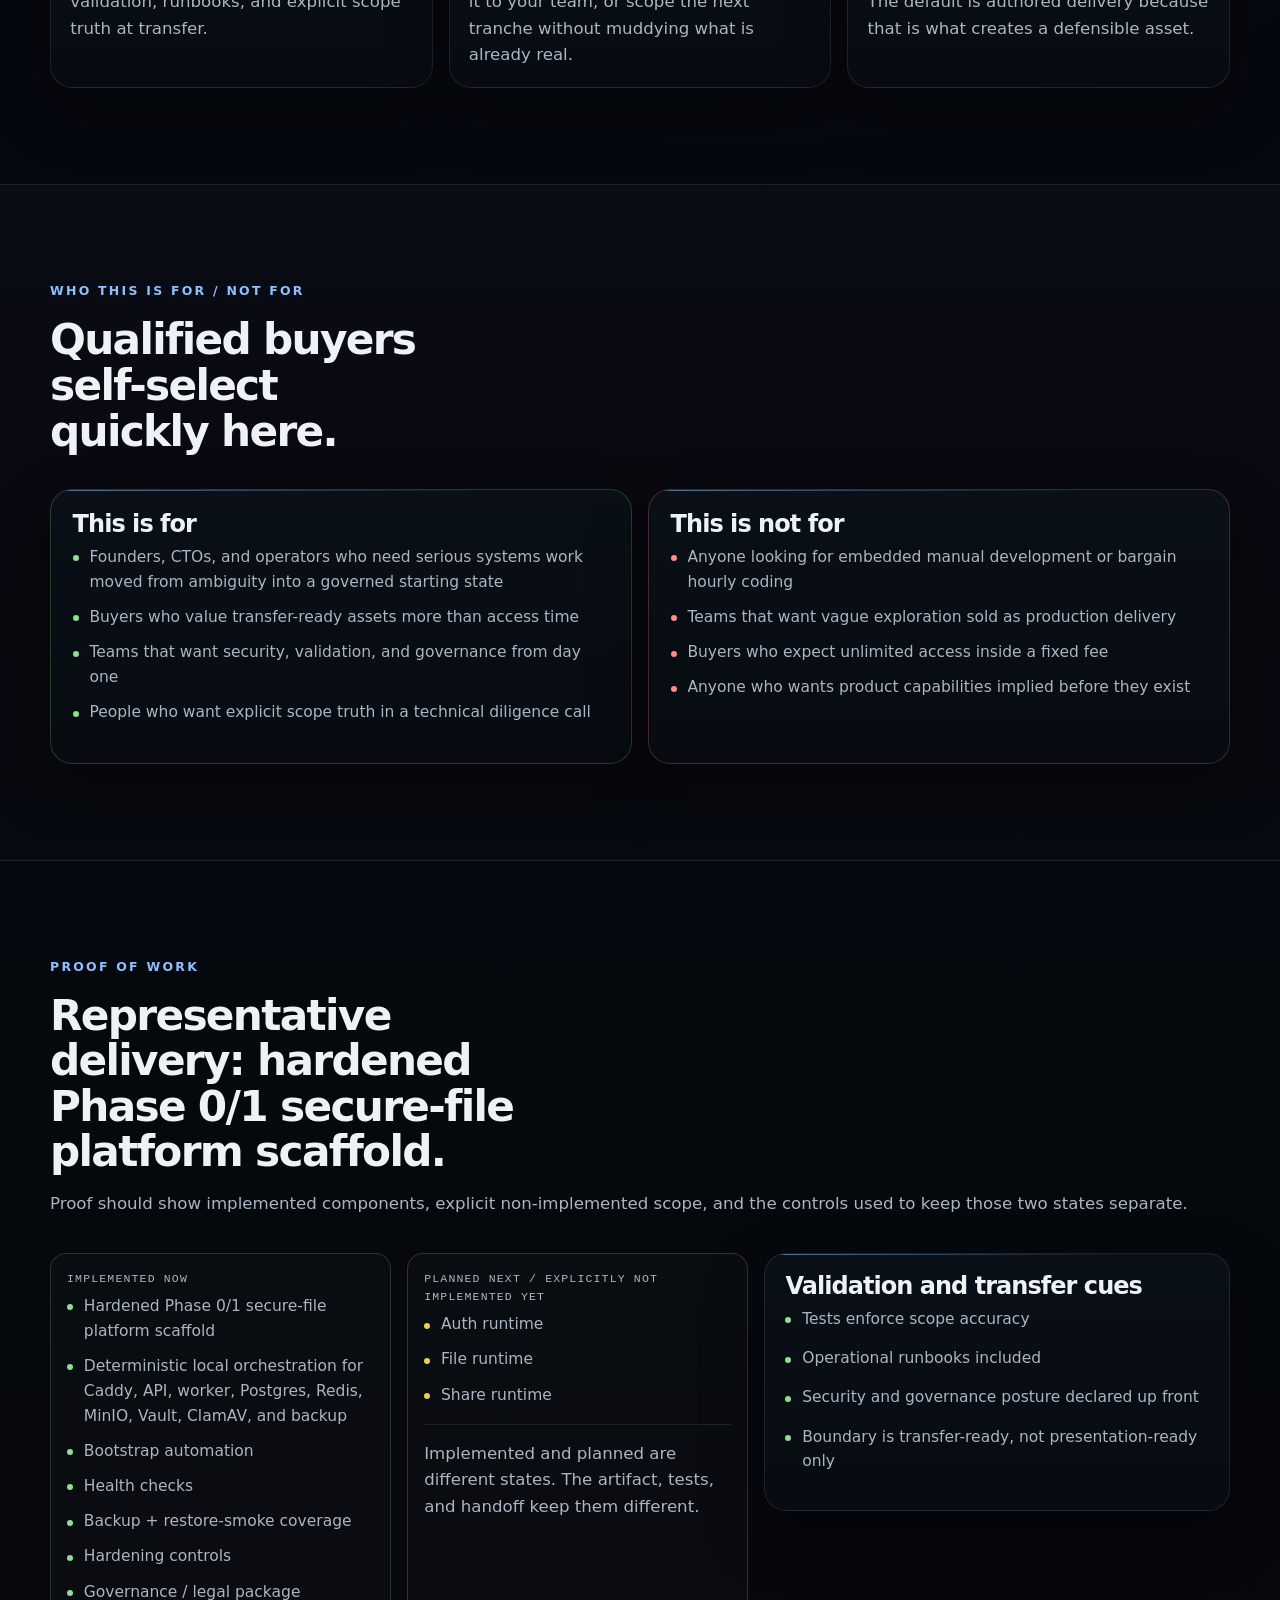
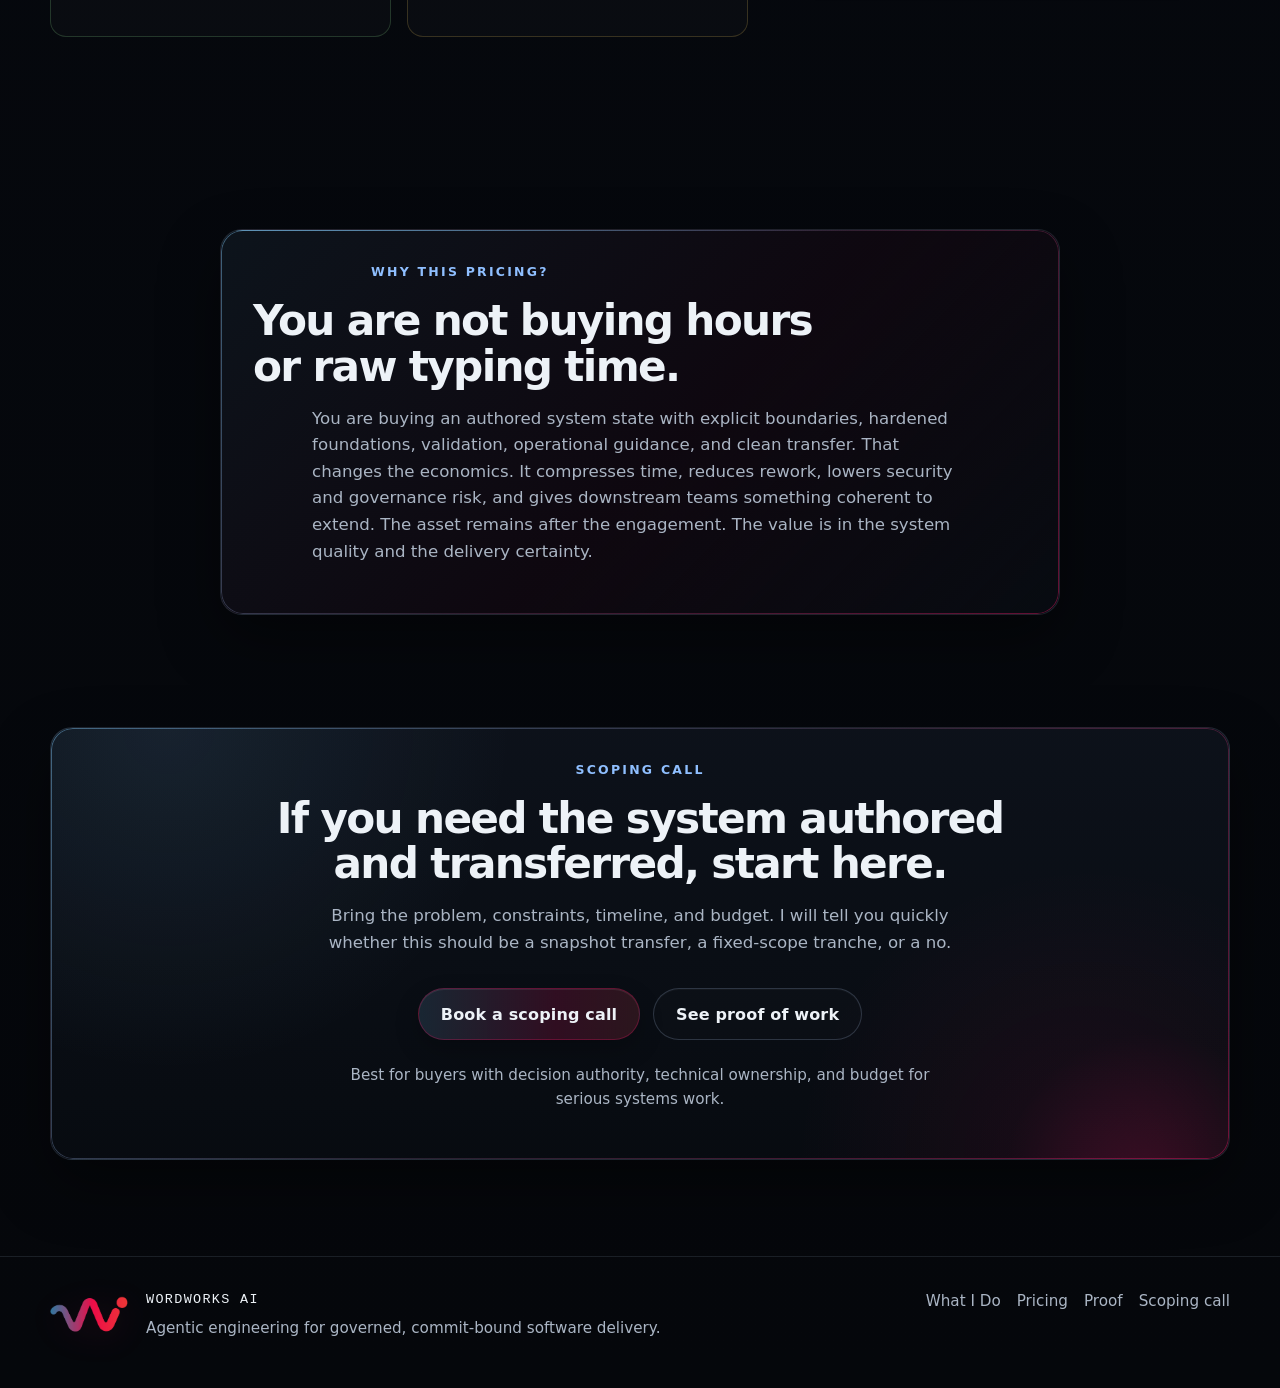
==== commit 6674b686: "Revert "Rebrand site to Room01 AI and Scott Caesar" This reverts commit 4ae0694eceb4dbc4c740d1e21b51" ====
--- a/index.html
+++ b/index.html
@@ -3,28 +3,28 @@
   <head>
     <meta charset="utf-8">
     <meta name="viewport" content="width=device-width, initial-scale=1">
-    <title>Scott Caesar — Room01 AI</title>
+    <title>WordWorks AI — Agentic Engineering</title>
     <meta
       name="description"
       content="Get a governed, transfer-ready software system with explicit scope truth, security-first foundations, and a clean handoff."
     >
     <meta name="theme-color" content="#05070b">
-    <meta property="og:title" content="Scott Caesar — Room01 AI">
+    <meta property="og:title" content="WordWorks AI — Agentic Engineering">
     <meta
       property="og:description"
       content="Get a transfer-ready system you can trust — with explicit scope truth and clean transfer."
     >
     <meta property="og:type" content="website">
-    <meta property="og:url" content="https://room01.ai/">
-    <meta property="og:image" content="https://room01.ai/assets/room01-mark.png">
+    <meta property="og:url" content="https://wordworks.ai/">
+    <meta property="og:image" content="https://wordworks.ai/assets/og-image.png">
     <meta name="twitter:card" content="summary_large_image">
-    <meta name="twitter:title" content="Scott Caesar — Room01 AI">
+    <meta name="twitter:title" content="WordWorks AI — Agentic Engineering">
     <meta
       name="twitter:description"
       content="Get a transfer-ready system you can trust — with explicit scope truth and clean transfer."
     >
-    <meta name="twitter:image" content="https://room01.ai/assets/room01-mark.png">
-    <link rel="canonical" href="https://room01.ai/">
+    <meta name="twitter:image" content="https://wordworks.ai/assets/og-image.png">
+    <link rel="canonical" href="https://wordworks.ai/">
     <link rel="icon" href="assets/favicon.png" type="image/png">
     <link rel="apple-touch-icon" href="assets/apple-touch-icon.png">
     <link rel="stylesheet" href="styles.css">
@@ -36,13 +36,13 @@
 
     <header class="site-header">
       <div class="container header-row">
-        <a class="brand" href="#top" aria-label="Room01 AI home">
+        <a class="brand" href="#top" aria-label="WordWorks AI home">
           <span class="brand-mark" aria-hidden="true">
-            <img class="brand-logo" src="assets/room01-mark-tight.png" alt="" width="898" height="412">
+            <img class="brand-logo" src="assets/wordworks-mark-tight.png" alt="" width="898" height="412">
           </span>
           <span class="brand-copy">
-            <strong>Room01 AI</strong>
-            <span>Scott Caesar</span>
+            <strong>WordWorks AI</strong>
+            <span>Agentic Engineering</span>
           </span>
         </a>
 
@@ -67,8 +67,8 @@
       <section class="hero section section--first">
         <div class="container hero-grid">
           <div class="hero-copy">
-            <p class="eyebrow">SCOTT CAESAR / ROOM01 AI</p>
-            <h1>I build transfer-ready systems you can trust.</h1>
+            <p class="eyebrow">WORDWORKS AI / AGENTIC ENGINEERING</p>
+            <h1>Stop guessing. Get a transfer-ready system you can trust.</h1>
             <p class="lede">
               You get a governed software foundation, explicit scope truth, and a clean handoff — so you can move with confidence instead of debating what is real.
               I turn ambiguous systems work into authored deliverables: architecture, hardened infrastructure, deterministic bootstrap, validation suites,
@@ -96,7 +96,7 @@
             </div>
 
             <div class="note-card">
-              <img class="note-card__logo" src="assets/room01-mark-tight.png" alt="" width="898" height="412" loading="lazy">
+              <img class="note-card__logo" src="assets/wordworks-mark-tight.png" alt="" width="898" height="412" loading="lazy">
               <p class="method-note">
                 <strong>How I work:</strong>
                 I author the system boundary, architecture, and execution plan. Model-assisted implementation compresses delivery time.
@@ -120,7 +120,7 @@
                 <div class="artifact-header__meta">
                   <span class="status status--accent">commit-bound</span>
                   <span class="artifact-mini-mark" aria-hidden="true">
-                    <img src="assets/room01-mark-tight.png" alt="" width="898" height="412" loading="lazy">
+                    <img src="assets/wordworks-mark-tight.png" alt="" width="898" height="412" loading="lazy">
                   </span>
                 </div>
               </div>
@@ -483,11 +483,11 @@
       <div class="container footer-row">
         <div class="footer-brand-group">
           <span class="footer-logo-wrap" aria-hidden="true">
-            <img class="footer-logo" src="assets/room01-mark-tight.png" alt="" width="898" height="412" loading="lazy">
+            <img class="footer-logo" src="assets/wordworks-mark-tight.png" alt="" width="898" height="412" loading="lazy">
           </span>
           <div>
-            <p class="footer-brand">Room01 AI</p>
-            <p class="footer-copy">Built by Scott Caesar. Agentic engineering for governed, commit-bound software delivery.</p>
+            <p class="footer-brand">WordWorks AI</p>
+            <p class="footer-copy">Agentic engineering for governed, commit-bound software delivery.</p>
           </div>
         </div>
         <div class="footer-links">
